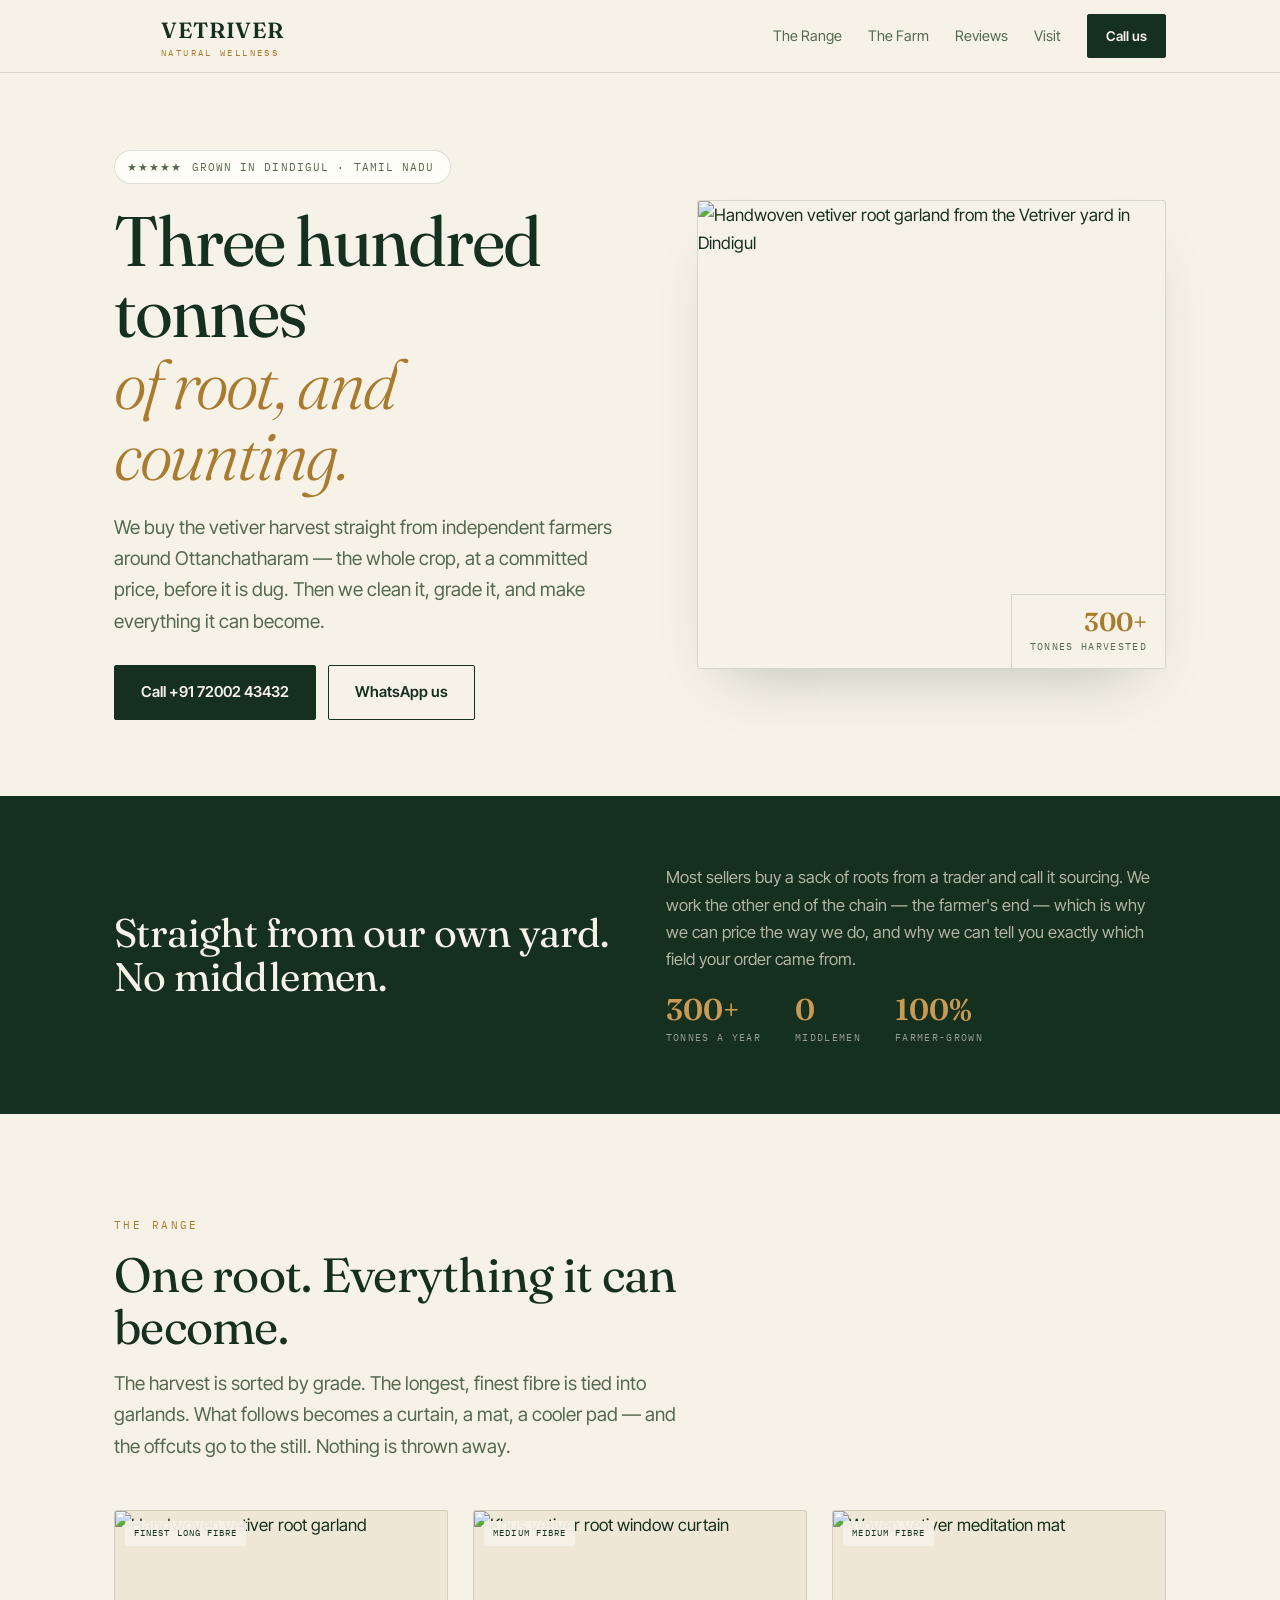
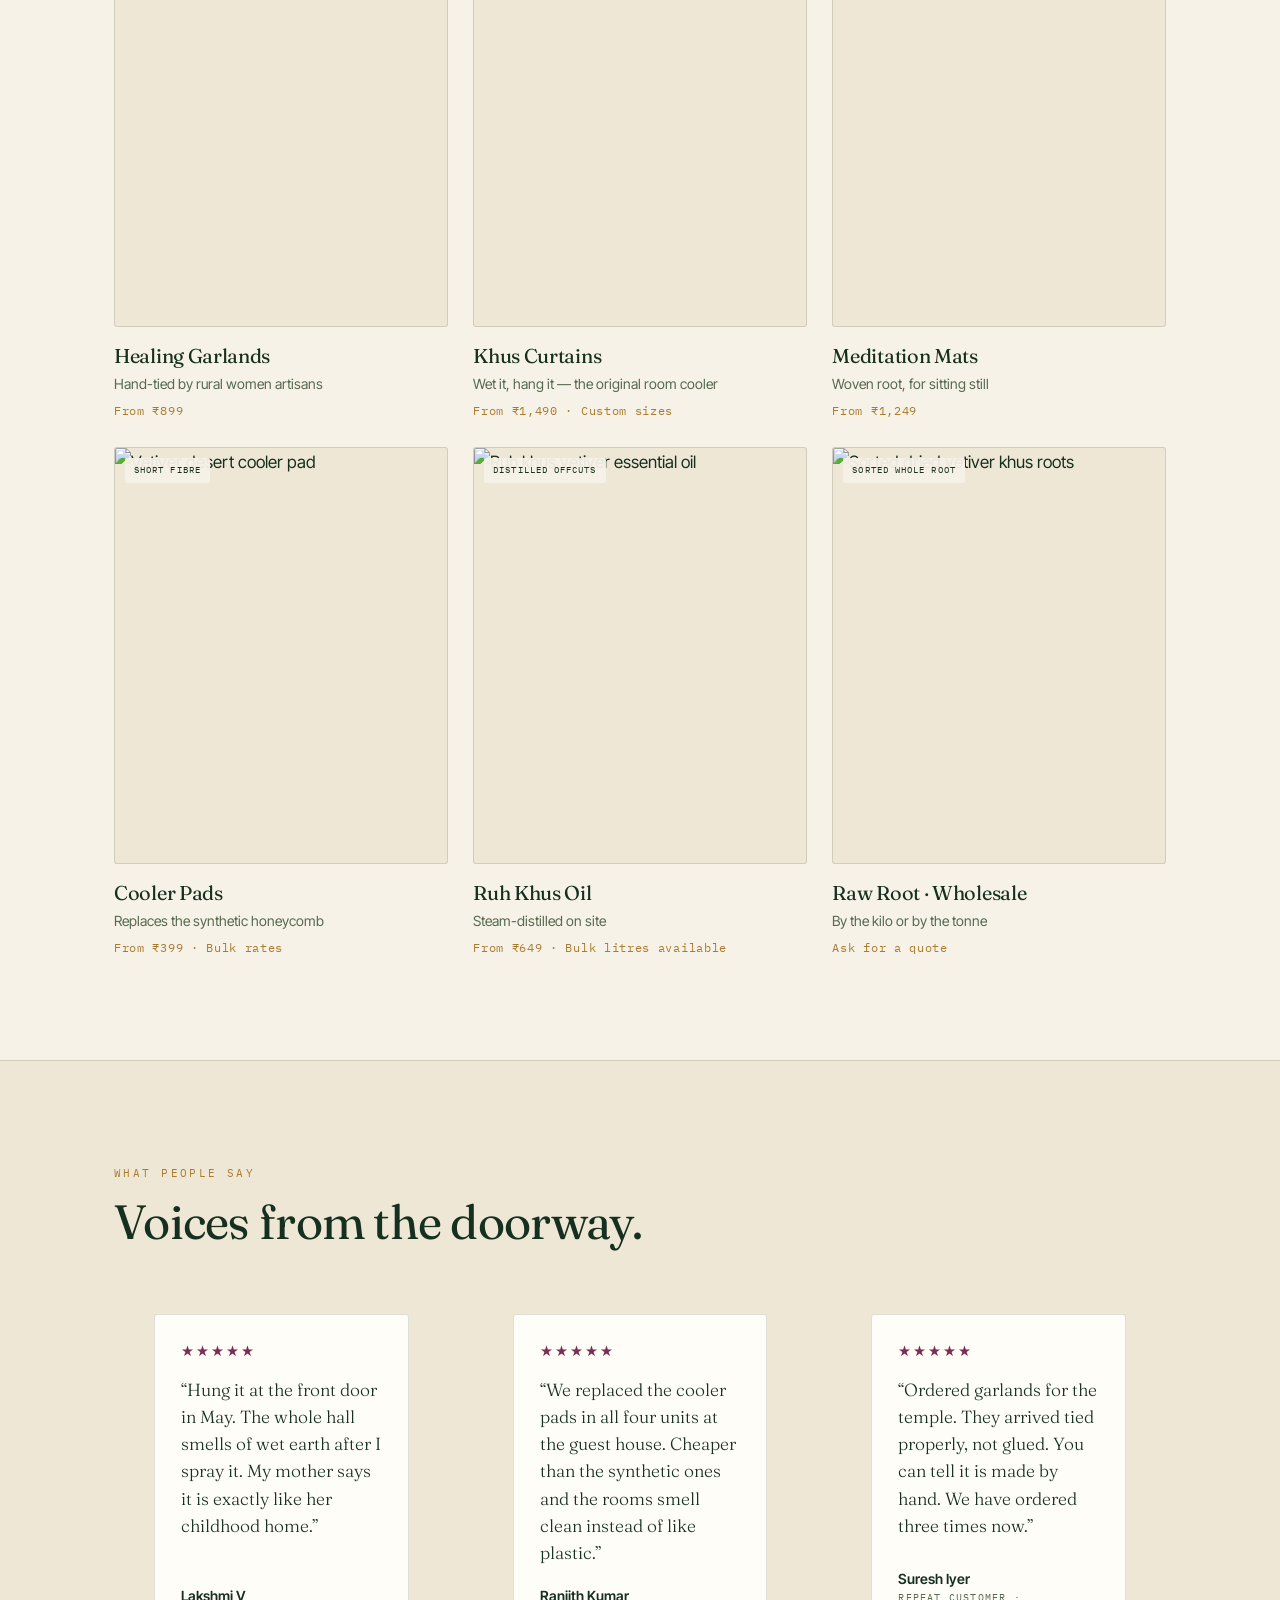
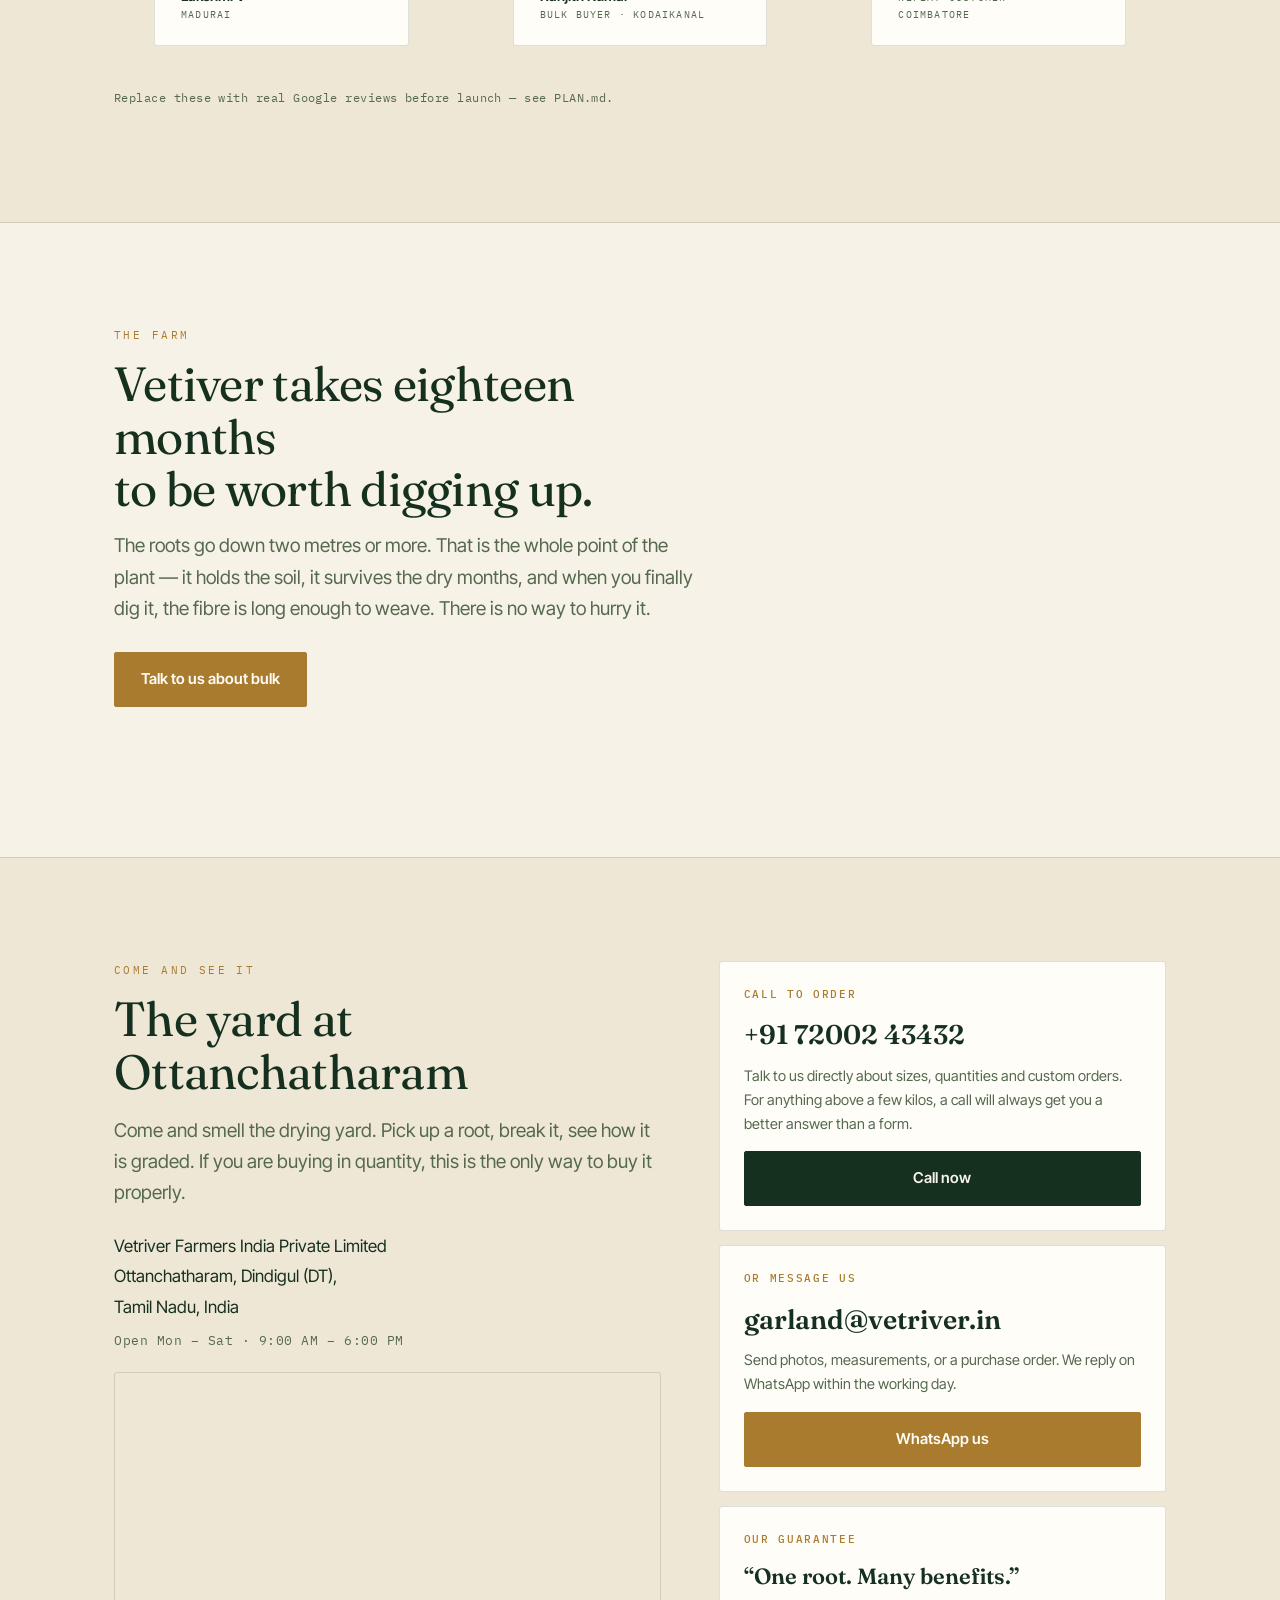
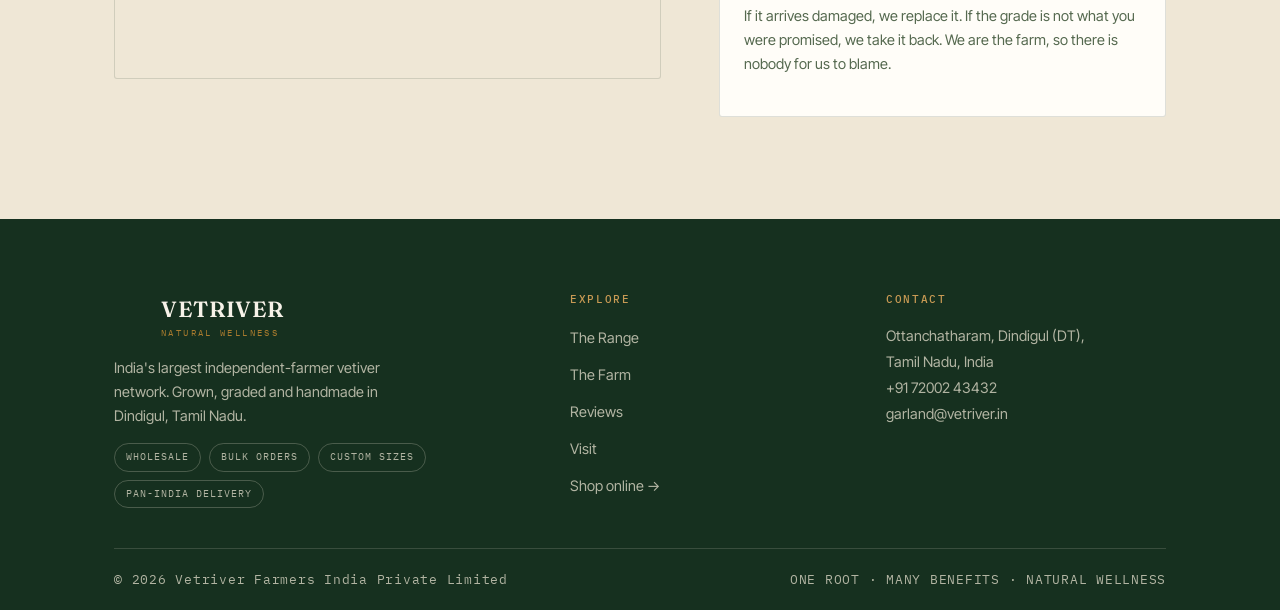
==== index.html @ 91aeddc6 "Initial commit for Vetriver reference site" ====
<!DOCTYPE html>
<html lang="en">
<head>
<meta charset="utf-8">
<meta name="viewport" content="width=device-width, initial-scale=1, viewport-fit=cover">
<meta name="theme-color" content="#F7F2E8">

<title>Vetriver — Vetiver Root, Direct from the Farm | Dindigul, Tamil Nadu</title>
<meta name="description" content="India's largest independent-farmer vetiver network. 300+ tonnes harvested. Garlands, khus curtains, mats, cooler pads and ruh khus oil — direct from our Dindigul yard, no middlemen. Bulk and wholesale enquiries welcome. Call +91 72002 43432.">
<link rel="canonical" href="https://vetriver.in/trade">

<meta property="og:type" content="website">
<meta property="og:site_name" content="Vetriver Natural Wellness">
<meta property="og:title" content="Vetriver — Vetiver Root, Direct from the Farm">
<meta property="og:description" content="300+ tonnes of farmer-grown vetiver. Garlands, curtains, mats, oil. No middlemen. Dindigul, Tamil Nadu.">
<meta property="og:image" content="https://vetriver.in/assets/h-garland.jpg">
<meta name="twitter:card" content="summary_large_image">

<link rel="icon" href="assets/logo-light.png">
<link rel="preconnect" href="https://fonts.googleapis.com">
<link rel="preconnect" href="https://fonts.gstatic.com" crossorigin>
<link href="https://fonts.googleapis.com/css2?family=Fraunces:opsz,ital,wght@9..144,0,300;9..144,0,400;9..144,0,600;9..144,1,300&family=Inter+Tight:wght@400;500;600&family=IBM+Plex+Mono:wght@400;500&display=swap" rel="stylesheet">

<script type="application/ld+json">
{
  "@context": "https://schema.org",
  "@type": "LocalBusiness",
  "@id": "https://vetriver.in/#trade",
  "name": "Vetriver Farmers India Private Limited",
  "image": "https://vetriver.in/assets/h-garland.jpg",
  "description": "India's largest independent-farmer vetiver network. Vetiver root garlands, khus curtains, mats, cooler pads and ruh khus oil, direct from the Dindigul yard.",
  "telephone": "+91-7200243432",
  "email": "garland@vetriver.in",
  "url": "https://vetriver.in/trade",
  "priceRange": "₹₹",
  "address": {
    "@type": "PostalAddress",
    "streetAddress": "Ottanchatharam",
    "addressLocality": "Dindigul",
    "addressRegion": "Tamil Nadu",
    "postalCode": "624619",
    "addressCountry": "IN"
  },
  "openingHoursSpecification": [{
    "@type": "OpeningHoursSpecification",
    "dayOfWeek": ["Monday","Tuesday","Wednesday","Thursday","Friday","Saturday"],
    "opens": "09:00", "closes": "18:00"
  }],
  "makesOffer": [
    { "@type": "Offer", "itemOffered": { "@type": "Product", "name": "Vetiver Root Garland" } },
    { "@type": "Offer", "itemOffered": { "@type": "Product", "name": "Khus Window Curtain" } },
    { "@type": "Offer", "itemOffered": { "@type": "Product", "name": "Vetiver Meditation Mat" } },
    { "@type": "Offer", "itemOffered": { "@type": "Product", "name": "Ruh Khus Vetiver Oil" } }
  ]
}
</script>

<style>
/* ================= TOKENS =================
   Deliberately NOT the dark retail store. This is the daylight room:
   cream ground, root-green as the INK, gold as the accent. Same brand,
   different light. Green-on-cream (not black-on-cream) is what keeps it
   from being a generic "warm cream + serif" template.
   ========================================= */
:root{
  --cream:    #F7F2E8;   /* page ground */
  --cream-2:  #EFE7D6;   /* raised panels */
  --ink:      #16301F;   /* root green — all body text */
  --ink-soft: #55694F;   /* secondary text */
  --gold:     #A97B2E;   /* accent, links, rules */
  --gold-lit: #C89A54;
  --cord:     #7B2D52;   /* the magenta cord — used once, on the rating */
  --line:     rgba(22,48,31,.14);
  --white:    #FFFDF8;

  --display:"Fraunces",Georgia,serif;
  --body:"Inter Tight",system-ui,sans-serif;
  --mono:"IBM Plex Mono",ui-monospace,monospace;
  --pad: clamp(20px,5vw,80px);
  --max: 1180px;
}
*,*::before,*::after{box-sizing:border-box}
html{scroll-behavior:smooth;-webkit-text-size-adjust:100%}
@media (prefers-reduced-motion: reduce){
  html{scroll-behavior:auto}
  *,*::before,*::after{animation-duration:.01ms!important;transition-duration:.01ms!important}
}
body{
  margin:0; background:var(--cream); color:var(--ink);
  font-family:var(--body); font-size:17px; line-height:1.65;
  -webkit-font-smoothing:antialiased; overflow-x:hidden;
}
img{max-width:100%;display:block}
a{color:inherit}
:focus-visible{outline:2px solid var(--gold);outline-offset:3px;border-radius:2px}
.skip{position:absolute;left:-9999px;top:0;z-index:100;background:var(--ink);color:var(--cream);
  font-weight:600;font-size:14px;padding:10px 16px;border-radius:2px;text-decoration:none}
.skip:focus{left:12px;top:12px}
.wrap{max-width:var(--max);margin-inline:auto;padding-inline:var(--pad)}

h1,h2,h3{font-family:var(--display);font-weight:400;letter-spacing:-.015em;margin:0}
h2{font-size:clamp(30px,4.4vw,48px);line-height:1.1}
h3{font-size:21px;line-height:1.3}
p{margin:0 0 1em}
.lede{font-size:clamp(17px,1.6vw,19px);color:var(--ink-soft);max-width:56ch}
.eyebrow{
  font-family:var(--mono);font-size:11px;letter-spacing:.22em;text-transform:uppercase;
  color:var(--gold);margin:0 0 14px;
}

/* ================= NAV ================= */
header{
  position:sticky;top:0;z-index:60;background:rgba(247,242,232,.9);
  backdrop-filter:blur(12px);border-bottom:1px solid var(--line);
}
nav{display:flex;align-items:center;gap:26px;height:72px}
.brand{display:flex;align-items:center;gap:11px;text-decoration:none;margin-right:auto}
.brand img{width:36px}
.brand b{font-family:var(--display);font-size:22px;font-weight:600;letter-spacing:.04em}
.brand small{
  display:block;font-family:var(--mono);font-size:8.5px;letter-spacing:.28em;
  color:var(--gold);text-transform:uppercase;margin-top:-2px;
}
.navlinks{display:flex;gap:26px}
.navlinks a{
  text-decoration:none;font-size:14.5px;color:var(--ink-soft);
  padding:6px 0;border-bottom:1px solid transparent;transition:.2s;
}
.navlinks a:hover{color:var(--ink);border-color:var(--gold)}
@media(max-width:900px){.navlinks{display:none}}

/* buttons */
.btn{
  font-family:var(--body);font-size:15px;font-weight:600;padding:14px 26px;
  border-radius:2px;cursor:pointer;border:1px solid;text-decoration:none;
  display:inline-flex;align-items:center;gap:9px;transition:.2s;white-space:nowrap;
}
.btn-solid{background:var(--ink);border-color:var(--ink);color:var(--cream)}
.btn-solid:hover{background:#0E2115;transform:translateY(-1px)}
.btn-gold{background:var(--gold);border-color:var(--gold);color:var(--white)}
.btn-gold:hover{background:var(--gold-lit);transform:translateY(-1px)}
.btn-ghost{background:transparent;border-color:var(--ink);color:var(--ink)}
.btn-ghost:hover{background:var(--ink);color:var(--cream)}
.btn-sm{padding:10px 18px;font-size:13.5px}

/* ================= HERO =================
   No stock "product in a styled room" photo exists yet, and faking one
   would be the tell. So the hero leads with the number that actually
   matters to a trade buyer: 300 tonnes.
*/
.hero{padding:clamp(48px,6vw,80px) 0 clamp(50px,6vw,80px)}
.hero .wrap{display:grid;grid-template-columns:1.05fr .95fr;gap:clamp(32px,5vw,64px);align-items:center}
@media(max-width:920px){.hero .wrap{grid-template-columns:1fr;gap:36px}}

.rating{
  display:inline-flex;align-items:center;gap:9px;margin-bottom:22px;
  background:var(--white);border:1px solid var(--line);border-radius:40px;
  padding:7px 15px 7px 12px;
}
.stars{color:var(--cord);font-size:13px;letter-spacing:2px}
.rating span{font-family:var(--mono);font-size:11px;letter-spacing:.1em;
  text-transform:uppercase;color:var(--ink-soft)}
h1{font-size:clamp(40px,6vw,70px);line-height:1.02;letter-spacing:-.03em;margin:0 0 20px}
h1 em{font-style:italic;font-weight:300;color:var(--gold);display:block}
.hero-cta{display:flex;gap:12px;flex-wrap:wrap;margin-top:28px}

.hero-img{position:relative;border-radius:3px;overflow:hidden;border:1px solid var(--line);
  box-shadow:0 30px 60px -30px rgba(22,48,31,.28);
  aspect-ratio:1; width:100%;}
.hero-img img{width:100%;height:100%;object-fit:cover;display:block}
.stamp{
  position:absolute;right:0;bottom:0;background:var(--cream);
  border-top:1px solid var(--line);border-left:1px solid var(--line);
  padding:14px 18px;text-align:right;
}
.stamp b{display:block;font-family:var(--display);font-size:26px;color:var(--gold);
  font-weight:600;line-height:1}
.stamp span{font-family:var(--mono);font-size:9.5px;letter-spacing:.14em;
  text-transform:uppercase;color:var(--ink-soft);display:block;margin-top:4px}

/* ================= NO MIDDLEMEN BAND ================= */
.band{background:var(--ink);color:var(--cream);padding:clamp(44px,5.5vw,68px) 0}
.band h2{color:var(--cream);max-width:20ch;font-size:clamp(26px,3.6vw,40px)}
.band .wrap{display:grid;grid-template-columns:1fr 1fr;gap:clamp(28px,4vw,56px);align-items:center}
@media(max-width:820px){.band .wrap{grid-template-columns:1fr;gap:24px}}
.band p{color:rgba(239,231,214,.72);margin:0;font-size:16.5px}
.band .figs{display:flex;gap:34px;margin-top:22px;flex-wrap:wrap}
.band .figs div b{display:block;font-family:var(--display);font-size:30px;
  color:var(--gold-lit);font-weight:600;line-height:1}
.band .figs div span{font-family:var(--mono);font-size:9.5px;letter-spacing:.14em;
  text-transform:uppercase;color:rgba(239,231,214,.6);margin-top:5px;display:block}

section{padding:clamp(60px,8vw,104px) 0}
.sec-head{max-width:58ch;margin-bottom:clamp(30px,4vw,48px)}

/* ================= COLLECTIONS ================= */
.cols{display:grid;grid-template-columns:repeat(auto-fill,minmax(250px,1fr));gap:clamp(16px,2vw,26px)}
.col{text-decoration:none;display:block}
.col-img{
  position:relative;aspect-ratio:4/5;overflow:hidden;border-radius:3px;
  border:1px solid var(--line);background:var(--cream-2);
}
.col-img img{width:100%;height:100%;object-fit:cover;transition:transform .6s ease}
.col:hover .col-img img{transform:scale(1.05)}
/* grade tag — the whole-crop argument, on every card */
.col-img .g{
  position:absolute;top:10px;left:10px;background:rgba(247,242,232,.94);
  font-family:var(--mono);font-size:9px;letter-spacing:.12em;text-transform:uppercase;
  color:var(--ink);padding:5px 9px;border-radius:2px;
}
.col h3{margin:16px 0 3px;font-size:20px}
.col p{color:var(--ink-soft);font-size:14px;margin:0}
.col .from{
  font-family:var(--mono);font-size:11.5px;color:var(--gold);letter-spacing:.06em;
  margin-top:7px;display:block;
}

/* ================= REVIEWS ================= */
#reviews{background:var(--cream-2);border-block:1px solid var(--line)}
.quotes{display:grid;grid-template-columns:repeat(3,1fr);gap:clamp(16px,2vw,24px)}
@media(max-width:880px){.quotes{grid-template-columns:1fr}}
.quote{
  background:var(--white);border:1px solid var(--line);border-radius:3px;
  padding:26px 26px 22px;display:flex;flex-direction:column;
}
.quote .stars{margin-bottom:14px}
.quote blockquote{
  margin:0 0 18px;font-family:var(--display);font-size:17.5px;line-height:1.55;
  font-weight:300;flex:1;
}
.quote cite{font-style:normal;font-size:14px;font-weight:600;display:block}
.quote small{font-family:var(--mono);font-size:10px;letter-spacing:.12em;
  text-transform:uppercase;color:var(--ink-soft)}

/* ================= VISIT ================= */
.visit{display:grid;grid-template-columns:1.1fr .9fr;gap:clamp(30px,4.5vw,60px);align-items:start}
@media(max-width:900px){.visit{grid-template-columns:1fr}}
.addr{font-style:normal;font-size:17px;line-height:1.8;margin:0 0 8px}
.hours{font-family:var(--mono);font-size:13px;color:var(--ink-soft);letter-spacing:.04em}
.panels{display:grid;gap:14px}
.panel{background:var(--white);border:1px solid var(--line);border-radius:3px;padding:24px}
.panel h4{
  font-family:var(--mono);font-size:10.5px;letter-spacing:.16em;text-transform:uppercase;
  color:var(--gold);margin:0 0 10px;font-weight:500;
}
.panel .big{font-family:var(--display);font-size:27px;font-weight:600;margin:0 0 6px;
  display:block;text-decoration:none}
.panel .big:hover{color:var(--gold)}
.panel p{color:var(--ink-soft);font-size:14.5px;margin:0 0 16px}
.panel .btn{width:100%;justify-content:center}
.map{
  border:1px solid var(--line);border-radius:3px;overflow:hidden;margin-top:20px;
  aspect-ratio:16/9;background:var(--cream-2);
}
.map iframe{width:100%;height:100%;border:0;display:block}

/* ================= FOOTER ================= */
footer{background:var(--ink);color:rgba(239,231,214,.72);padding:clamp(48px,6vw,72px) 0 0}
.foot{display:grid;grid-template-columns:1.5fr 1fr 1fr;gap:36px;padding-bottom:40px}
@media(max-width:820px){.foot{grid-template-columns:1fr;gap:28px}}
footer .brand b{color:var(--cream)}
footer h4{font-family:var(--mono);font-size:10.5px;letter-spacing:.16em;text-transform:uppercase;
  color:var(--gold-lit);margin:0 0 14px;font-weight:500}
footer ul{list-style:none;padding:0;margin:0;display:grid;gap:9px}
footer a{color:rgba(239,231,214,.72);text-decoration:none;font-size:14.5px}
footer a:hover{color:var(--gold-lit)}
footer address{font-style:normal;font-size:14.5px;line-height:1.8}
.chips{display:flex;gap:8px;flex-wrap:wrap;margin-top:16px}
.chip{
  font-family:var(--mono);font-size:10px;letter-spacing:.1em;text-transform:uppercase;
  border:1px solid rgba(239,231,214,.24);border-radius:20px;padding:5px 11px;
}
.legal{
  border-top:1px solid rgba(239,231,214,.16);padding:20px 0;display:flex;
  justify-content:space-between;gap:14px;flex-wrap:wrap;font-size:12.5px;
}
.legal span{font-family:var(--mono);letter-spacing:.06em}

/* sticky call bar — mobile only. This IS the conversion path. */
.callbar{
  position:fixed;left:0;right:0;bottom:0;z-index:70;display:none;
  background:var(--white);border-top:1px solid var(--line);padding:10px 14px;
  gap:10px;box-shadow:0 -6px 24px -8px rgba(22,48,31,.18);
}
.callbar .btn{flex:1;justify-content:center;padding:13px}
@media(max-width:760px){
  .callbar{display:flex}
  body{padding-bottom:74px}
}

/* one quiet reveal */
.rv{opacity:0;transform:translateY(14px);transition:opacity .7s ease,transform .7s ease}
.rv.in{opacity:1;transform:none}
@media (prefers-reduced-motion: reduce){.rv{opacity:1;transform:none}}
</style>
</head>
<body>

<a class="skip" href="#top">Skip to content</a>

<header>
  <nav class="wrap">
    <a class="brand" href="#top">
      <img src="assets/logo-light.png" alt="" width="36">
      <span><b>VETRIVER</b><small>Natural Wellness</small></span>
    </a>
    <div class="navlinks">
      <a href="#range">The Range</a>
      <a href="#farm">The Farm</a>
      <a href="#reviews">Reviews</a>
      <a href="#visit">Visit</a>
    </div>
    <a class="btn btn-solid btn-sm" href="tel:+917200243432">Call us</a>
  </nav>
</header>

<main id="top">

<!-- ==================== HERO ==================== -->
<section class="hero">
  <div class="wrap">
    <div>
      <span class="rating">
        <span class="stars" aria-hidden="true">★★★★★</span>
        <span>Grown in Dindigul · Tamil Nadu</span>
      </span>
      <h1>Three hundred tonnes<em>of root, and counting.</em></h1>
      <p class="lede">
        We buy the vetiver harvest straight from independent farmers around
        Ottanchatharam — the whole crop, at a committed price, before it is dug.
        Then we clean it, grade it, and make everything it can become.
      </p>
      <div class="hero-cta">
        <a class="btn btn-solid" href="tel:+917200243432">Call +91 72002 43432</a>
        <a class="btn btn-ghost" href="https://wa.me/917200243432" target="_blank" rel="noopener">
          WhatsApp us
        </a>
      </div>
    </div>

    <div class="hero-img">
      <img src="assets/h-garland.jpg"
           alt="Handwoven vetiver root garland from the Vetriver yard in Dindigul"
           width="1100" height="1100" fetchpriority="high">
      <span class="stamp"><b>300+</b><span>Tonnes harvested</span></span>
    </div>
  </div>
</section>

<!-- ==================== NO MIDDLEMEN ==================== -->
<div class="band">
  <div class="wrap">
    <h2>Straight from our own yard. No middlemen.</h2>
    <div>
      <p>
        Most sellers buy a sack of roots from a trader and call it sourcing. We work
        the other end of the chain — the farmer's end — which is why we can price the
        way we do, and why we can tell you exactly which field your order came from.
      </p>
      <div class="figs">
        <div><b>300+</b><span>Tonnes a year</span></div>
        <div><b>0</b><span>Middlemen</span></div>
        <div><b>100%</b><span>Farmer-grown</span></div>
      </div>
    </div>
  </div>
</div>

<!-- ==================== THE RANGE ==================== -->
<section id="range">
  <div class="wrap">
    <div class="sec-head rv">
      <p class="eyebrow">The range</p>
      <h2>One root. Everything it can become.</h2>
      <p class="lede" style="margin-top:14px">
        The harvest is sorted by grade. The longest, finest fibre is tied into garlands.
        What follows becomes a curtain, a mat, a cooler pad — and the offcuts go to the still.
        Nothing is thrown away.
      </p>
    </div>

    <div class="cols rv">
      <a class="col" href="https://wa.me/917200243432?text=I'm%20interested%20in%20the%20vetiver%20garlands"
         target="_blank" rel="noopener">
        <div class="col-img">
          <span class="g">Finest long fibre</span>
          <img src="assets/h-garland.jpg" alt="Handwoven vetiver root garland" loading="lazy">
        </div>
        <h3>Healing Garlands</h3>
        <p>Hand-tied by rural women artisans</p>
        <span class="from">From ₹899</span>
      </a>

      <a class="col" href="https://wa.me/917200243432?text=I'm%20interested%20in%20khus%20curtains"
         target="_blank" rel="noopener">
        <div class="col-img">
          <span class="g">Medium fibre</span>
          <img src="assets/c-curtain.jpg" alt="Khus vetiver root window curtain" loading="lazy">
        </div>
        <h3>Khus Curtains</h3>
        <p>Wet it, hang it — the original room cooler</p>
        <span class="from">From ₹1,490 · Custom sizes</span>
      </a>

      <a class="col" href="https://wa.me/917200243432?text=I'm%20interested%20in%20vetiver%20mats"
         target="_blank" rel="noopener">
        <div class="col-img">
          <span class="g">Medium fibre</span>
          <img src="assets/c-mat.jpg" alt="Woven vetiver meditation mat" loading="lazy">
        </div>
        <h3>Meditation Mats</h3>
        <p>Woven root, for sitting still</p>
        <span class="from">From ₹1,249</span>
      </a>

      <a class="col" href="https://wa.me/917200243432?text=I'm%20interested%20in%20cooler%20pads"
         target="_blank" rel="noopener">
        <div class="col-img">
          <span class="g">Short fibre</span>
          <img src="assets/c-pad.jpg" alt="Vetiver desert cooler pad" loading="lazy">
        </div>
        <h3>Cooler Pads</h3>
        <p>Replaces the synthetic honeycomb</p>
        <span class="from">From ₹399 · Bulk rates</span>
      </a>

      <a class="col" href="https://wa.me/917200243432?text=I'm%20interested%20in%20ruh%20khus%20oil"
         target="_blank" rel="noopener">
        <div class="col-img">
          <span class="g">Distilled offcuts</span>
          <img src="assets/c-oil.jpg" alt="Ruh khus vetiver essential oil" loading="lazy">
        </div>
        <h3>Ruh Khus Oil</h3>
        <p>Steam-distilled on site</p>
        <span class="from">From ₹649 · Bulk litres available</span>
      </a>

      <a class="col" href="https://wa.me/917200243432?text=I'd%20like%20a%20bulk%20quote%20for%20raw%20vetiver%20root"
         target="_blank" rel="noopener">
        <div class="col-img">
          <span class="g">Sorted whole root</span>
          <img src="assets/c-roots.jpg" alt="Sorted dried vetiver khus roots" loading="lazy">
        </div>
        <h3>Raw Root · Wholesale</h3>
        <p>By the kilo or by the tonne</p>
        <span class="from">Ask for a quote</span>
      </a>
    </div>
  </div>
</section>

<!-- ==================== REVIEWS ==================== -->
<section id="reviews">
  <div class="wrap">
    <div class="sec-head rv">
      <p class="eyebrow">What people say</p>
      <h2>Voices from the doorway.</h2>
    </div>
    <div class="quotes rv">
      <figure class="quote">
        <span class="stars" role="img" aria-label="Rated 5 out of 5">★★★★★</span>
        <blockquote>
          “Hung it at the front door in May. The whole hall smells of wet earth after
          I spray it. My mother says it is exactly like her childhood home.”
        </blockquote>
        <cite>Lakshmi V</cite>
        <small>Madurai</small>
      </figure>
      <figure class="quote">
        <span class="stars" role="img" aria-label="Rated 5 out of 5">★★★★★</span>
        <blockquote>
          “We replaced the cooler pads in all four units at the guest house. Cheaper than
          the synthetic ones and the rooms smell clean instead of like plastic.”
        </blockquote>
        <cite>Ranjith Kumar</cite>
        <small>Bulk buyer · Kodaikanal</small>
      </figure>
      <figure class="quote">
        <span class="stars" role="img" aria-label="Rated 5 out of 5">★★★★★</span>
        <blockquote>
          “Ordered garlands for the temple. They arrived tied properly, not glued.
          You can tell it is made by hand. We have ordered three times now.”
        </blockquote>
        <cite>Suresh Iyer</cite>
        <small>Repeat customer · Coimbatore</small>
      </figure>
    </div>

    <!-- Honest placeholder note. Real reviews replace these before launch. -->
    <p style="margin-top:26px;font-family:var(--mono);font-size:11.5px;
              color:var(--ink-soft);letter-spacing:.04em">
      Replace these with real Google reviews before launch — see PLAN.md.
    </p>
  </div>
</section>

<!-- ==================== THE FARM ==================== -->
<section id="farm">
  <div class="wrap">
    <div class="sec-head rv">
      <p class="eyebrow">The farm</p>
      <h2>Vetiver takes eighteen months<br>to be worth digging up.</h2>
      <p class="lede" style="margin-top:14px">
        The roots go down two metres or more. That is the whole point of the plant —
        it holds the soil, it survives the dry months, and when you finally dig it,
        the fibre is long enough to weave. There is no way to hurry it.
      </p>
      <div class="hero-cta">
        <a class="btn btn-gold" href="https://wa.me/917200243432?text=I'd%20like%20to%20discuss%20a%20bulk%20or%20wholesale%20order"
           target="_blank" rel="noopener">Talk to us about bulk</a>
      </div>
    </div>
  </div>
</section>

<!-- ==================== VISIT ==================== -->
<section id="visit" style="background:var(--cream-2);border-top:1px solid var(--line)">
  <div class="wrap">
    <div class="visit">
      <div class="rv">
        <p class="eyebrow">Come and see it</p>
        <h2>The yard at Ottanchatharam</h2>
        <p class="lede" style="margin:16px 0 22px">
          Come and smell the drying yard. Pick up a root, break it, see how it is
          graded. If you are buying in quantity, this is the only way to buy it properly.
        </p>
        <address class="addr">
          Vetriver Farmers India Private Limited<br>
          Ottanchatharam, Dindigul (DT),<br>
          Tamil Nadu, India
        </address>
        <p class="hours">Open Mon – Sat · 9:00 AM – 6:00 PM</p>

        <div class="map">
          <iframe
            src="https://www.google.com/maps?q=Ottanchatharam,Dindigul,Tamil%20Nadu&output=embed"
            loading="lazy" referrerpolicy="no-referrer-when-downgrade"
            title="Vetriver, Ottanchatharam, Dindigul"></iframe>
        </div>
      </div>

      <div class="panels rv">
        <div class="panel">
          <h4>Call to order</h4>
          <a class="big" href="tel:+917200243432">+91 72002 43432</a>
          <p>
            Talk to us directly about sizes, quantities and custom orders. For anything
            above a few kilos, a call will always get you a better answer than a form.
          </p>
          <a class="btn btn-solid" href="tel:+917200243432">Call now</a>
        </div>

        <div class="panel">
          <h4>Or message us</h4>
          <a class="big" href="mailto:garland@vetriver.in">garland@vetriver.in</a>
          <p>
            Send photos, measurements, or a purchase order. We reply on WhatsApp
            within the working day.
          </p>
          <a class="btn btn-gold" href="https://wa.me/917200243432" target="_blank" rel="noopener">
            WhatsApp us
          </a>
        </div>

        <div class="panel">
          <h4>Our guarantee</h4>
          <span class="big" style="font-size:22px">“One root. Many benefits.”</span>
          <p style="margin-top:10px">
            If it arrives damaged, we replace it. If the grade is not what you were
            promised, we take it back. We are the farm, so there is nobody for us
            to blame.
          </p>
        </div>
      </div>
    </div>
  </div>
</section>

</main>

<footer>
  <div class="wrap">
    <div class="foot">
      <div>
        <a class="brand" href="#top" style="margin-bottom:16px">
          <img src="assets/logo-light.png" alt="" width="38">
          <span><b>VETRIVER</b><small>Natural Wellness</small></span>
        </a>
        <p style="max-width:36ch;font-size:14.5px">
          India's largest independent-farmer vetiver network. Grown, graded and
          handmade in Dindigul, Tamil Nadu.
        </p>
        <div class="chips">
          <span class="chip">Wholesale</span>
          <span class="chip">Bulk orders</span>
          <span class="chip">Custom sizes</span>
          <span class="chip">Pan-India delivery</span>
        </div>
      </div>
      <div>
        <h4>Explore</h4>
        <ul>
          <li><a href="#range">The Range</a></li>
          <li><a href="#farm">The Farm</a></li>
          <li><a href="#reviews">Reviews</a></li>
          <li><a href="#visit">Visit</a></li>
          <li><a href="/">Shop online →</a></li>
        </ul>
      </div>
      <div>
        <h4>Contact</h4>
        <address>
          Ottanchatharam, Dindigul (DT),<br>Tamil Nadu, India<br>
          <a href="tel:+917200243432">+91 72002 43432</a><br>
          <a href="mailto:garland@vetriver.in">garland@vetriver.in</a>
        </address>
      </div>
    </div>
    <div class="legal">
      <span>© 2026 Vetriver Farmers India Private Limited</span>
      <span>ONE ROOT · MANY BENEFITS · NATURAL WELLNESS</span>
    </div>
  </div>
</footer>

<!-- mobile conversion path -->
<div class="callbar">
  <a class="btn btn-solid" href="tel:+917200243432">Call</a>
  <a class="btn btn-gold" href="https://wa.me/917200243432" target="_blank" rel="noopener">WhatsApp</a>
</div>

<script>
const io = new IntersectionObserver(es => {
  es.forEach(e => { if(e.isIntersecting){ e.target.classList.add('in'); io.unobserve(e.target); } });
}, { threshold:.1, rootMargin:'0px 0px -40px' });
document.querySelectorAll('.rv').forEach(el => io.observe(el));
</script>
</body>
</html>
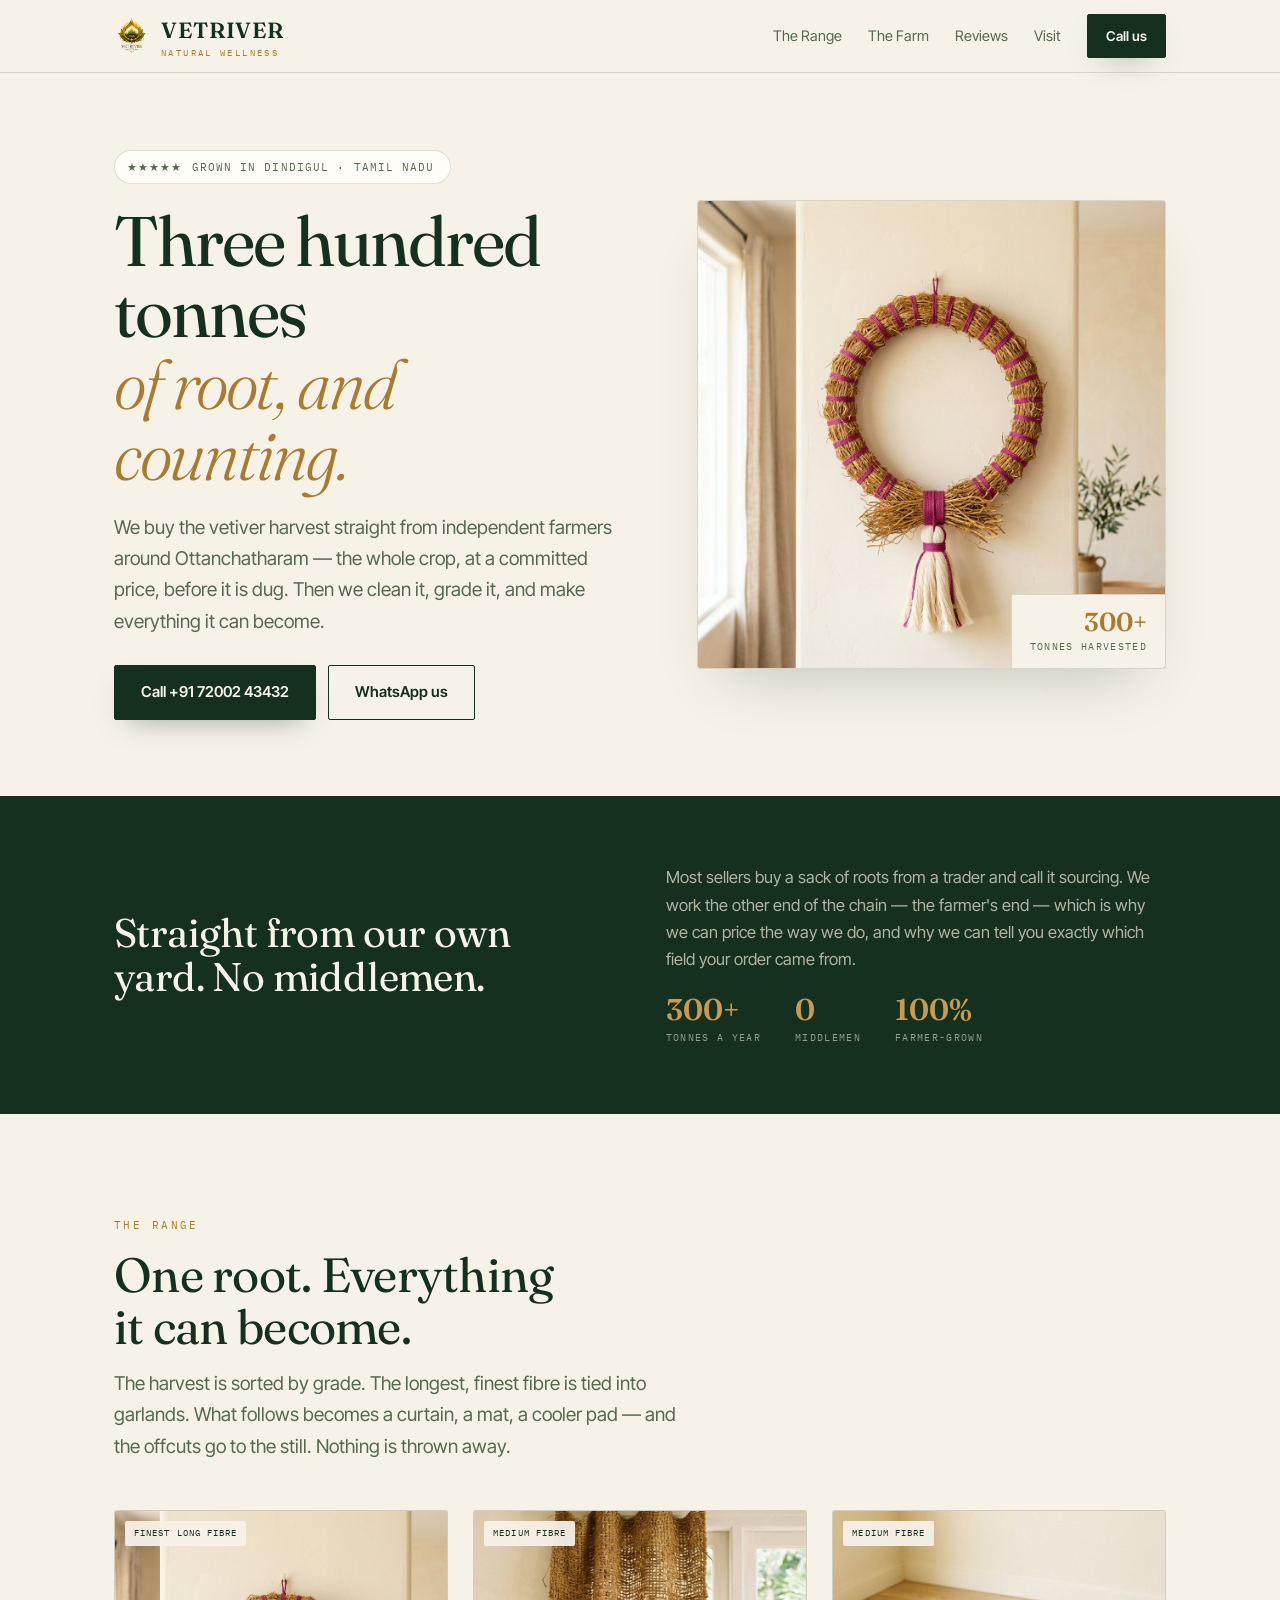
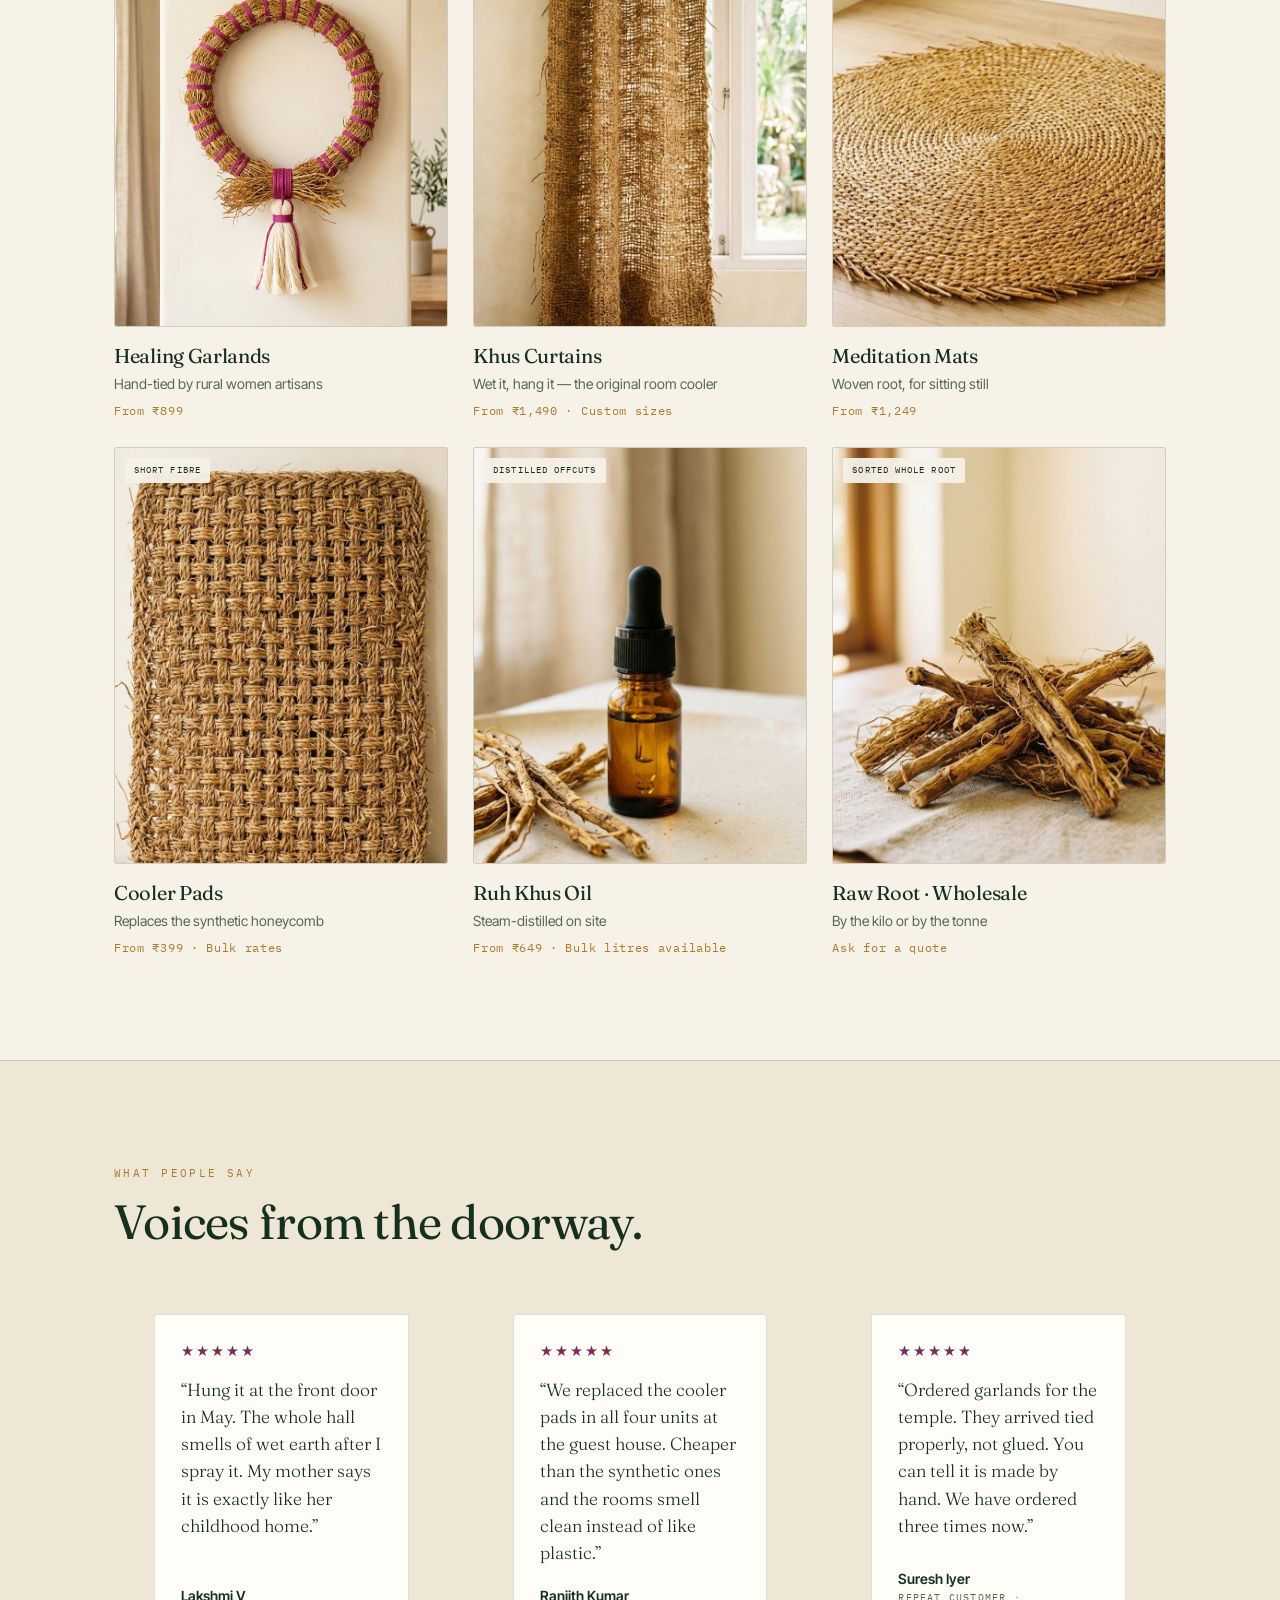
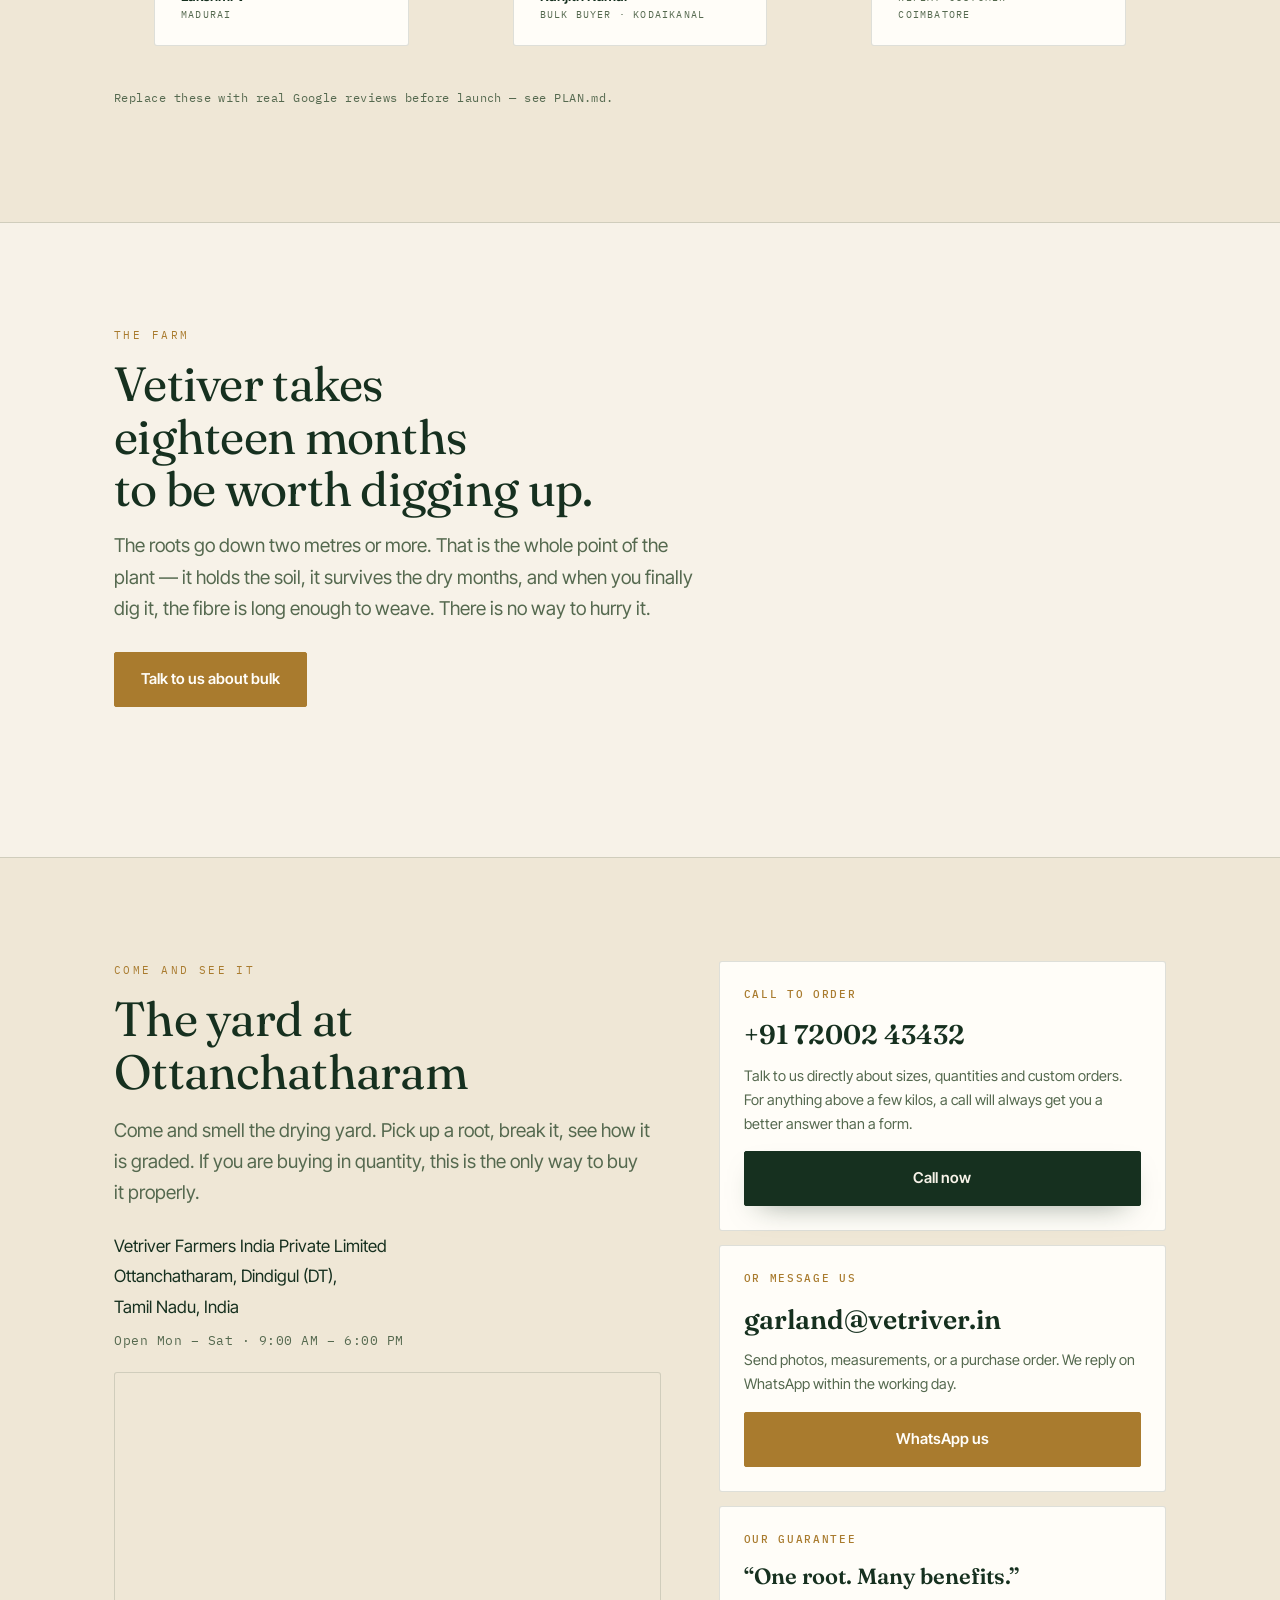
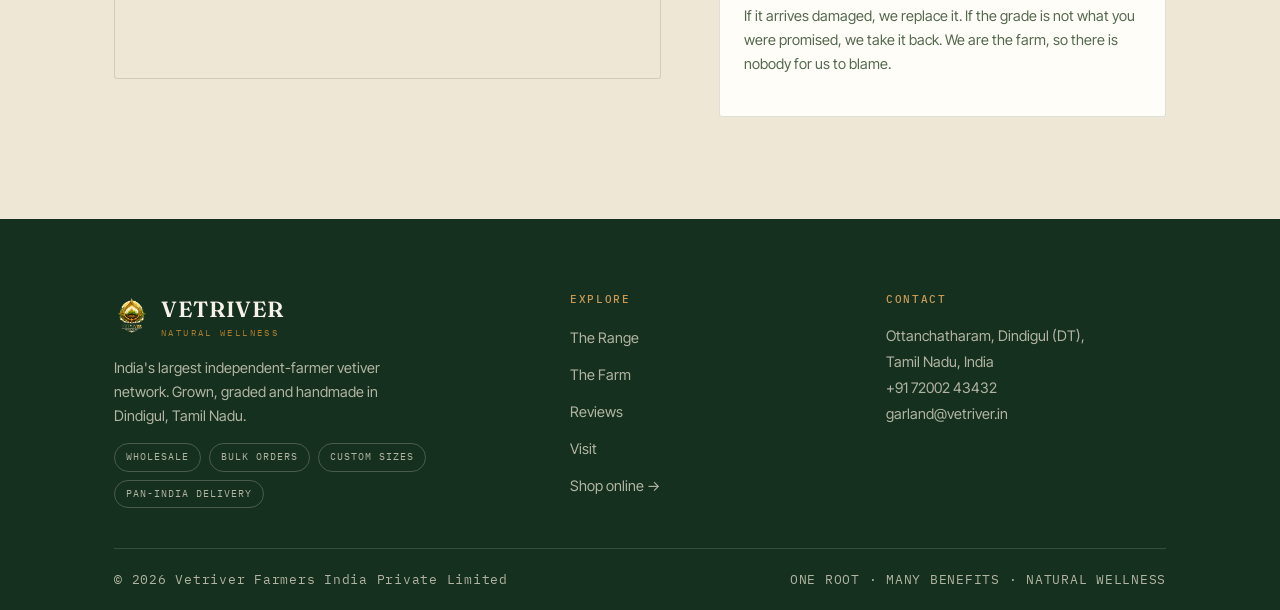
==== commit 81772da9: "Add real brand logo and premium typographic polish Replace AI-placeholder logo with the actual appro" ====
--- a/index.html
+++ b/index.html
@@ -80,7 +80,8 @@
   --max: 1180px;
 }
 *,*::before,*::after{box-sizing:border-box}
-html{scroll-behavior:smooth;-webkit-text-size-adjust:100%}
+html{scroll-behavior:smooth;scroll-padding-top:92px;-webkit-text-size-adjust:100%;
+  -webkit-tap-highlight-color:transparent}
 @media (prefers-reduced-motion: reduce){
   html{scroll-behavior:auto}
   *,*::before,*::after{animation-duration:.01ms!important;transition-duration:.01ms!important}
@@ -88,20 +89,23 @@
 body{
   margin:0; background:var(--cream); color:var(--ink);
   font-family:var(--body); font-size:17px; line-height:1.65;
-  -webkit-font-smoothing:antialiased; overflow-x:hidden;
+  -webkit-font-smoothing:antialiased; text-rendering:optimizeLegibility;
+  font-feature-settings:"kern","liga"; accent-color:var(--gold);
+  overflow-x:hidden;
 }
 img{max-width:100%;display:block}
 a{color:inherit}
 :focus-visible{outline:2px solid var(--gold);outline-offset:3px;border-radius:2px}
+::selection{background:var(--gold);color:var(--white)}
 .skip{position:absolute;left:-9999px;top:0;z-index:100;background:var(--ink);color:var(--cream);
   font-weight:600;font-size:14px;padding:10px 16px;border-radius:2px;text-decoration:none}
 .skip:focus{left:12px;top:12px}
 .wrap{max-width:var(--max);margin-inline:auto;padding-inline:var(--pad)}
 
-h1,h2,h3{font-family:var(--display);font-weight:400;letter-spacing:-.015em;margin:0}
+h1,h2,h3{font-family:var(--display);font-weight:400;letter-spacing:-.015em;margin:0;text-wrap:balance}
 h2{font-size:clamp(30px,4.4vw,48px);line-height:1.1}
 h3{font-size:21px;line-height:1.3}
-p{margin:0 0 1em}
+p{margin:0 0 1em;text-wrap:pretty}
 .lede{font-size:clamp(17px,1.6vw,19px);color:var(--ink-soft);max-width:56ch}
 .eyebrow{
   font-family:var(--mono);font-size:11px;letter-spacing:.22em;text-transform:uppercase;
@@ -135,7 +139,8 @@
   border-radius:2px;cursor:pointer;border:1px solid;text-decoration:none;
   display:inline-flex;align-items:center;gap:9px;transition:.2s;white-space:nowrap;
 }
-.btn-solid{background:var(--ink);border-color:var(--ink);color:var(--cream)}
+.btn-solid{background:var(--ink);border-color:var(--ink);color:var(--cream);
+  box-shadow:0 12px 30px -16px rgba(22,48,31,.55)}
 .btn-solid:hover{background:#0E2115;transform:translateY(-1px)}
 .btn-gold{background:var(--gold);border-color:var(--gold);color:var(--white)}
 .btn-gold:hover{background:var(--gold-lit);transform:translateY(-1px)}
@@ -208,7 +213,8 @@
   font-family:var(--mono);font-size:9px;letter-spacing:.12em;text-transform:uppercase;
   color:var(--ink);padding:5px 9px;border-radius:2px;
 }
-.col h3{margin:16px 0 3px;font-size:20px}
+.col h3{margin:16px 0 3px;font-size:20px;transition:color .2s}
+.col:hover h3{color:var(--gold)}
 .col p{color:var(--ink-soft);font-size:14px;margin:0}
 .col .from{
   font-family:var(--mono);font-size:11.5px;color:var(--gold);letter-spacing:.06em;
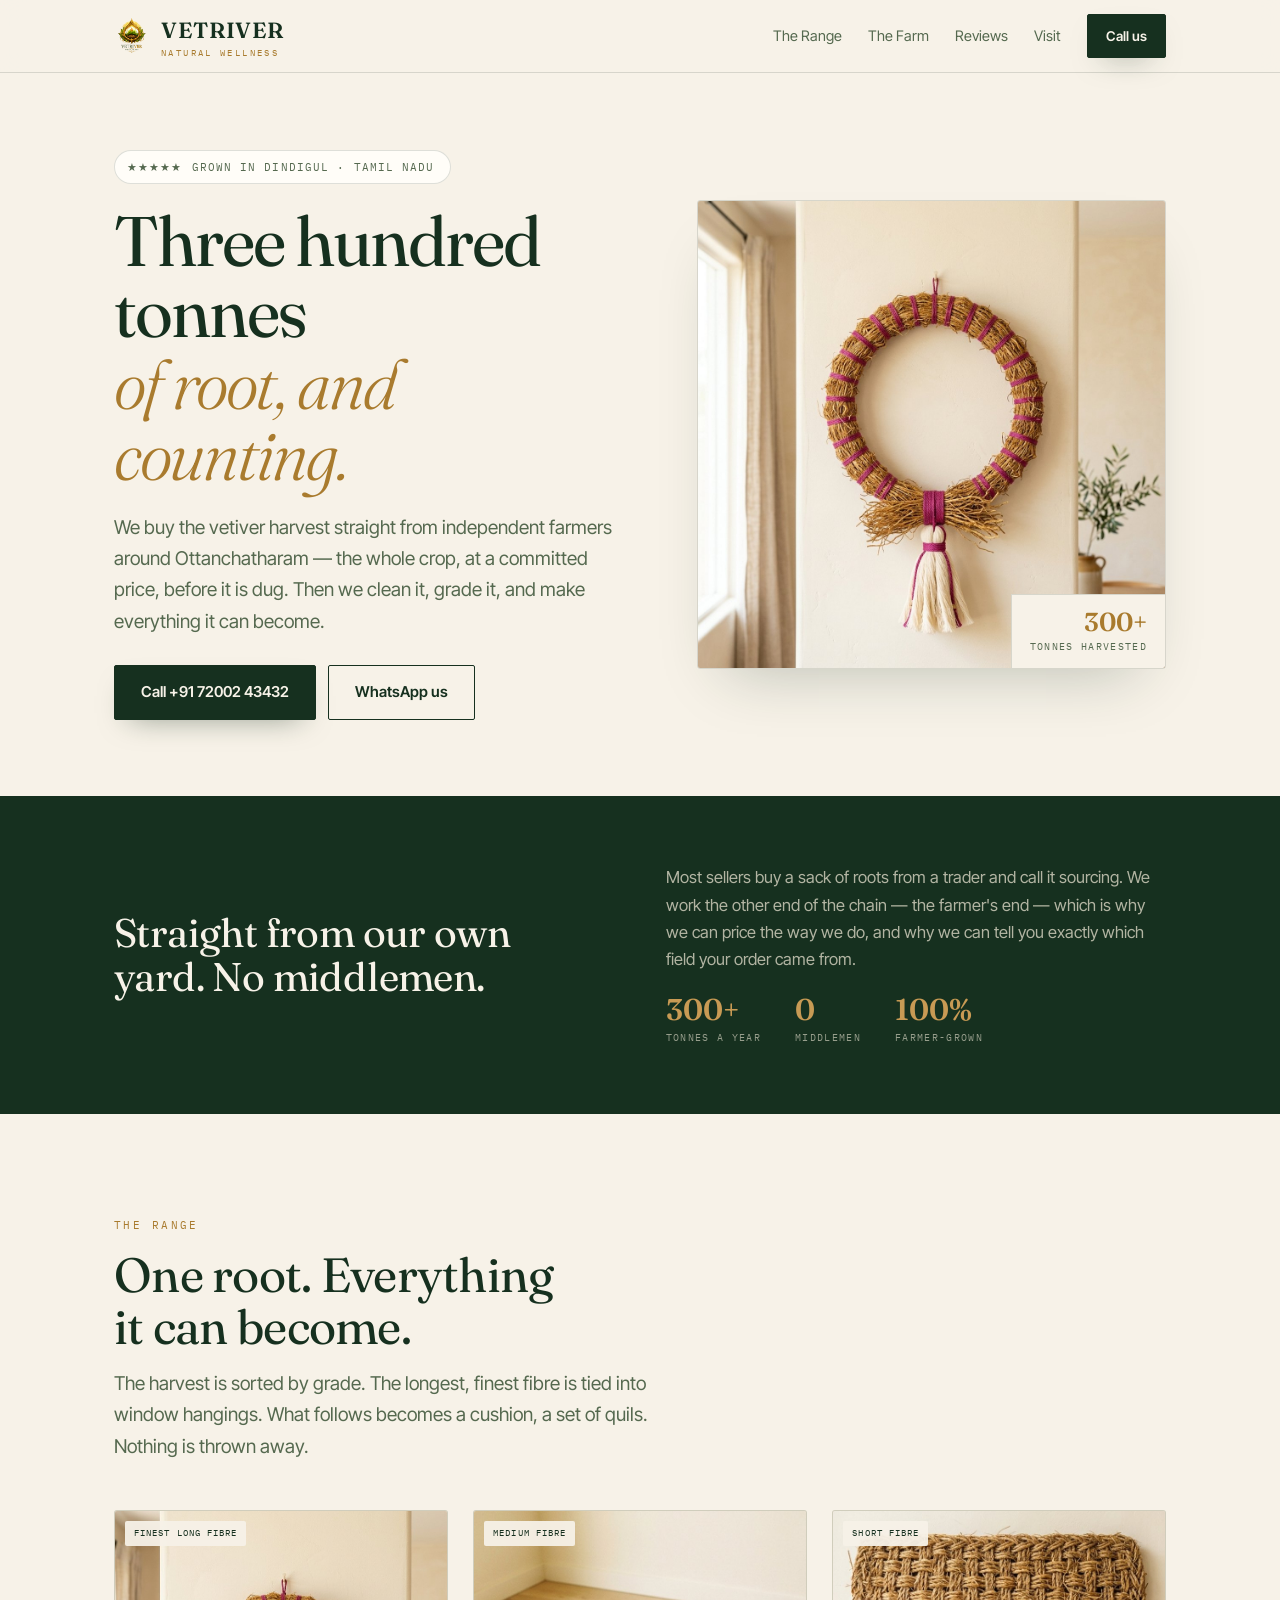
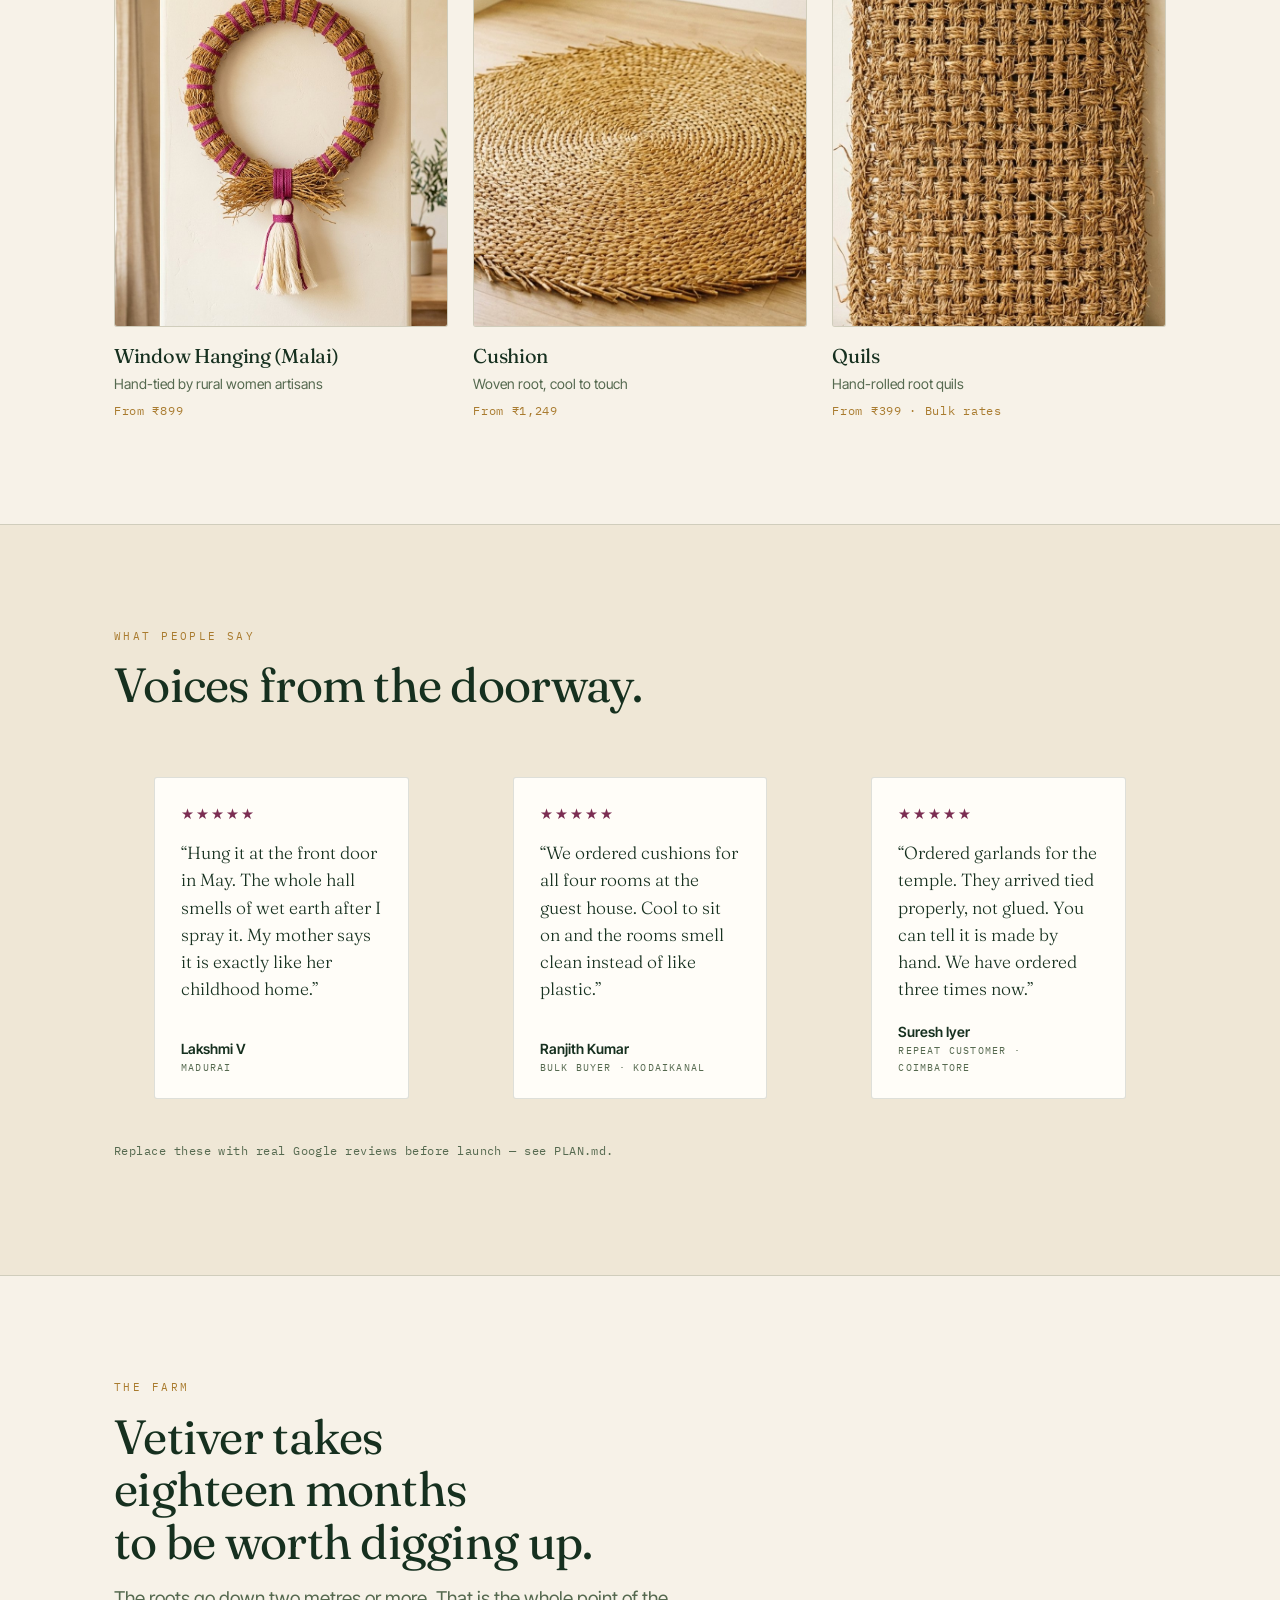
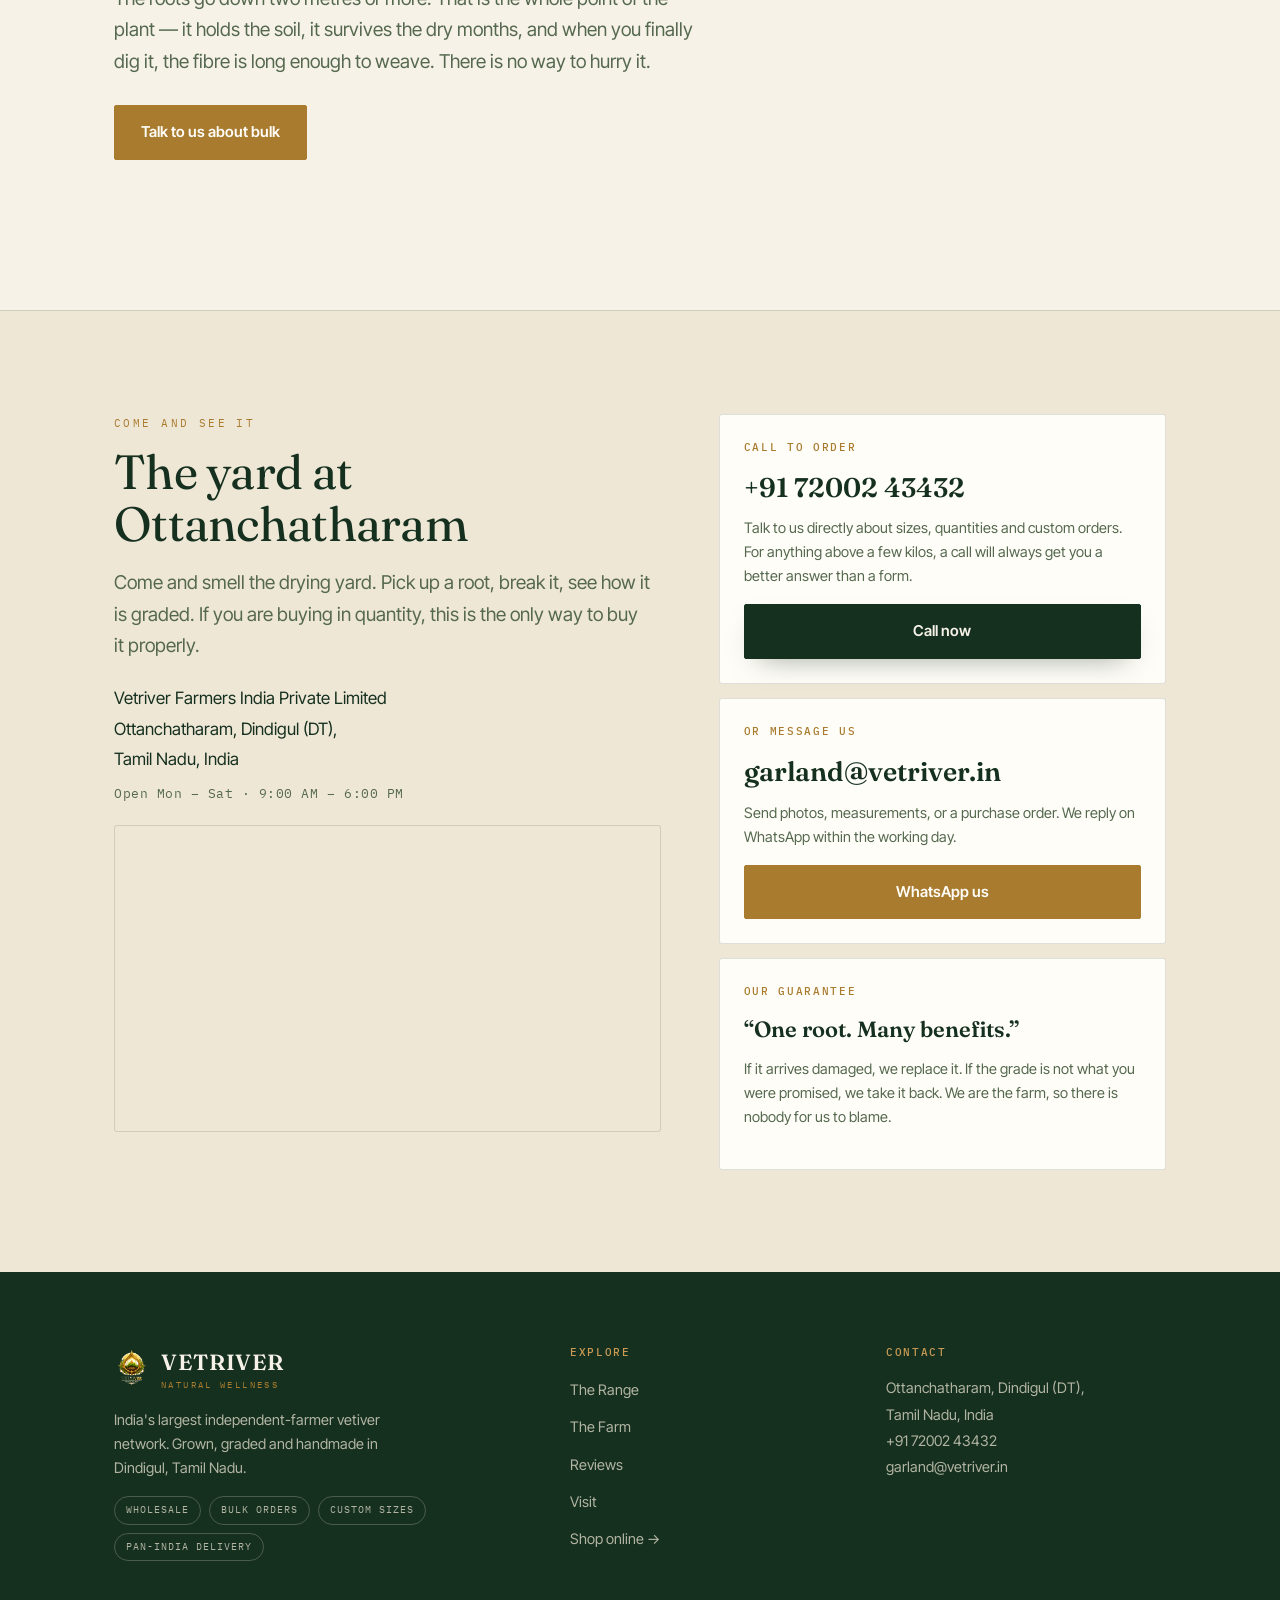
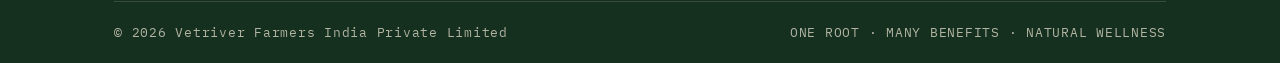
==== commit 130e907b: "Narrow catalogue to core lineup: Window Hanging, Cushion, Quils Client is focusing launch on three p" ====
--- a/index.html
+++ b/index.html
@@ -6,13 +6,13 @@
 <meta name="theme-color" content="#F7F2E8">
 
 <title>Vetriver — Vetiver Root, Direct from the Farm | Dindigul, Tamil Nadu</title>
-<meta name="description" content="India's largest independent-farmer vetiver network. 300+ tonnes harvested. Garlands, khus curtains, mats, cooler pads and ruh khus oil — direct from our Dindigul yard, no middlemen. Bulk and wholesale enquiries welcome. Call +91 72002 43432.">
+<meta name="description" content="India's largest independent-farmer vetiver network. 300+ tonnes harvested. Window hangings (malai), cushions and quils — direct from our Dindigul yard, no middlemen. Bulk and wholesale enquiries welcome. Call +91 72002 43432.">
 <link rel="canonical" href="https://vetriver.in/trade">
 
 <meta property="og:type" content="website">
 <meta property="og:site_name" content="Vetriver Natural Wellness">
 <meta property="og:title" content="Vetriver — Vetiver Root, Direct from the Farm">
-<meta property="og:description" content="300+ tonnes of farmer-grown vetiver. Garlands, curtains, mats, oil. No middlemen. Dindigul, Tamil Nadu.">
+<meta property="og:description" content="300+ tonnes of farmer-grown vetiver. Window hangings, cushions, quils. No middlemen. Dindigul, Tamil Nadu.">
 <meta property="og:image" content="https://vetriver.in/assets/h-garland.jpg">
 <meta name="twitter:card" content="summary_large_image">
 
@@ -28,7 +28,7 @@
   "@id": "https://vetriver.in/#trade",
   "name": "Vetriver Farmers India Private Limited",
   "image": "https://vetriver.in/assets/h-garland.jpg",
-  "description": "India's largest independent-farmer vetiver network. Vetiver root garlands, khus curtains, mats, cooler pads and ruh khus oil, direct from the Dindigul yard.",
+  "description": "India's largest independent-farmer vetiver network. Vetiver root window hangings (malai), cushions and quils, direct from the Dindigul yard.",
   "telephone": "+91-7200243432",
   "email": "garland@vetriver.in",
   "url": "https://vetriver.in/trade",
@@ -47,10 +47,9 @@
     "opens": "09:00", "closes": "18:00"
   }],
   "makesOffer": [
-    { "@type": "Offer", "itemOffered": { "@type": "Product", "name": "Vetiver Root Garland" } },
-    { "@type": "Offer", "itemOffered": { "@type": "Product", "name": "Khus Window Curtain" } },
-    { "@type": "Offer", "itemOffered": { "@type": "Product", "name": "Vetiver Meditation Mat" } },
-    { "@type": "Offer", "itemOffered": { "@type": "Product", "name": "Ruh Khus Vetiver Oil" } }
+    { "@type": "Offer", "itemOffered": { "@type": "Product", "name": "Vetiver Window Hanging (Malai)" } },
+    { "@type": "Offer", "itemOffered": { "@type": "Product", "name": "Vetiver Root Cushion" } },
+    { "@type": "Offer", "itemOffered": { "@type": "Product", "name": "Vetiver Root Quils" } }
   ]
 }
 </script>
@@ -379,77 +378,43 @@
       <p class="eyebrow">The range</p>
       <h2>One root. Everything it can become.</h2>
       <p class="lede" style="margin-top:14px">
-        The harvest is sorted by grade. The longest, finest fibre is tied into garlands.
-        What follows becomes a curtain, a mat, a cooler pad — and the offcuts go to the still.
-        Nothing is thrown away.
+        The harvest is sorted by grade. The longest, finest fibre is tied into window
+        hangings. What follows becomes a cushion, a set of quils. Nothing is thrown away.
       </p>
     </div>
 
     <div class="cols rv">
-      <a class="col" href="https://wa.me/917200243432?text=I'm%20interested%20in%20the%20vetiver%20garlands"
+      <a class="col" href="https://wa.me/917200243432?text=I'm%20interested%20in%20the%20window%20hangings"
          target="_blank" rel="noopener">
         <div class="col-img">
           <span class="g">Finest long fibre</span>
-          <img src="assets/h-garland.jpg" alt="Handwoven vetiver root garland" loading="lazy">
-        </div>
-        <h3>Healing Garlands</h3>
+          <img src="assets/h-garland.jpg" alt="Handwoven vetiver root window hanging (malai)" loading="lazy">
+        </div>
+        <h3>Window Hanging (Malai)</h3>
         <p>Hand-tied by rural women artisans</p>
         <span class="from">From ₹899</span>
       </a>
 
-      <a class="col" href="https://wa.me/917200243432?text=I'm%20interested%20in%20khus%20curtains"
+      <a class="col" href="https://wa.me/917200243432?text=I'm%20interested%20in%20vetiver%20cushions"
          target="_blank" rel="noopener">
         <div class="col-img">
           <span class="g">Medium fibre</span>
-          <img src="assets/c-curtain.jpg" alt="Khus vetiver root window curtain" loading="lazy">
-        </div>
-        <h3>Khus Curtains</h3>
-        <p>Wet it, hang it — the original room cooler</p>
-        <span class="from">From ₹1,490 · Custom sizes</span>
-      </a>
-
-      <a class="col" href="https://wa.me/917200243432?text=I'm%20interested%20in%20vetiver%20mats"
-         target="_blank" rel="noopener">
-        <div class="col-img">
-          <span class="g">Medium fibre</span>
-          <img src="assets/c-mat.jpg" alt="Woven vetiver meditation mat" loading="lazy">
-        </div>
-        <h3>Meditation Mats</h3>
-        <p>Woven root, for sitting still</p>
+          <img src="assets/c-mat.jpg" alt="Woven vetiver root cushion" loading="lazy">
+        </div>
+        <h3>Cushion</h3>
+        <p>Woven root, cool to touch</p>
         <span class="from">From ₹1,249</span>
       </a>
 
-      <a class="col" href="https://wa.me/917200243432?text=I'm%20interested%20in%20cooler%20pads"
+      <a class="col" href="https://wa.me/917200243432?text=I'm%20interested%20in%20vetiver%20quils"
          target="_blank" rel="noopener">
         <div class="col-img">
           <span class="g">Short fibre</span>
-          <img src="assets/c-pad.jpg" alt="Vetiver desert cooler pad" loading="lazy">
-        </div>
-        <h3>Cooler Pads</h3>
-        <p>Replaces the synthetic honeycomb</p>
+          <img src="assets/c-pad.jpg" alt="Hand-rolled vetiver root quils" loading="lazy">
+        </div>
+        <h3>Quils</h3>
+        <p>Hand-rolled root quils</p>
         <span class="from">From ₹399 · Bulk rates</span>
-      </a>
-
-      <a class="col" href="https://wa.me/917200243432?text=I'm%20interested%20in%20ruh%20khus%20oil"
-         target="_blank" rel="noopener">
-        <div class="col-img">
-          <span class="g">Distilled offcuts</span>
-          <img src="assets/c-oil.jpg" alt="Ruh khus vetiver essential oil" loading="lazy">
-        </div>
-        <h3>Ruh Khus Oil</h3>
-        <p>Steam-distilled on site</p>
-        <span class="from">From ₹649 · Bulk litres available</span>
-      </a>
-
-      <a class="col" href="https://wa.me/917200243432?text=I'd%20like%20a%20bulk%20quote%20for%20raw%20vetiver%20root"
-         target="_blank" rel="noopener">
-        <div class="col-img">
-          <span class="g">Sorted whole root</span>
-          <img src="assets/c-roots.jpg" alt="Sorted dried vetiver khus roots" loading="lazy">
-        </div>
-        <h3>Raw Root · Wholesale</h3>
-        <p>By the kilo or by the tonne</p>
-        <span class="from">Ask for a quote</span>
       </a>
     </div>
   </div>
@@ -475,8 +440,8 @@
       <figure class="quote">
         <span class="stars" role="img" aria-label="Rated 5 out of 5">★★★★★</span>
         <blockquote>
-          “We replaced the cooler pads in all four units at the guest house. Cheaper than
-          the synthetic ones and the rooms smell clean instead of like plastic.”
+          “We ordered cushions for all four rooms at the guest house. Cool to sit on
+          and the rooms smell clean instead of like plastic.”
         </blockquote>
         <cite>Ranjith Kumar</cite>
         <small>Bulk buyer · Kodaikanal</small>
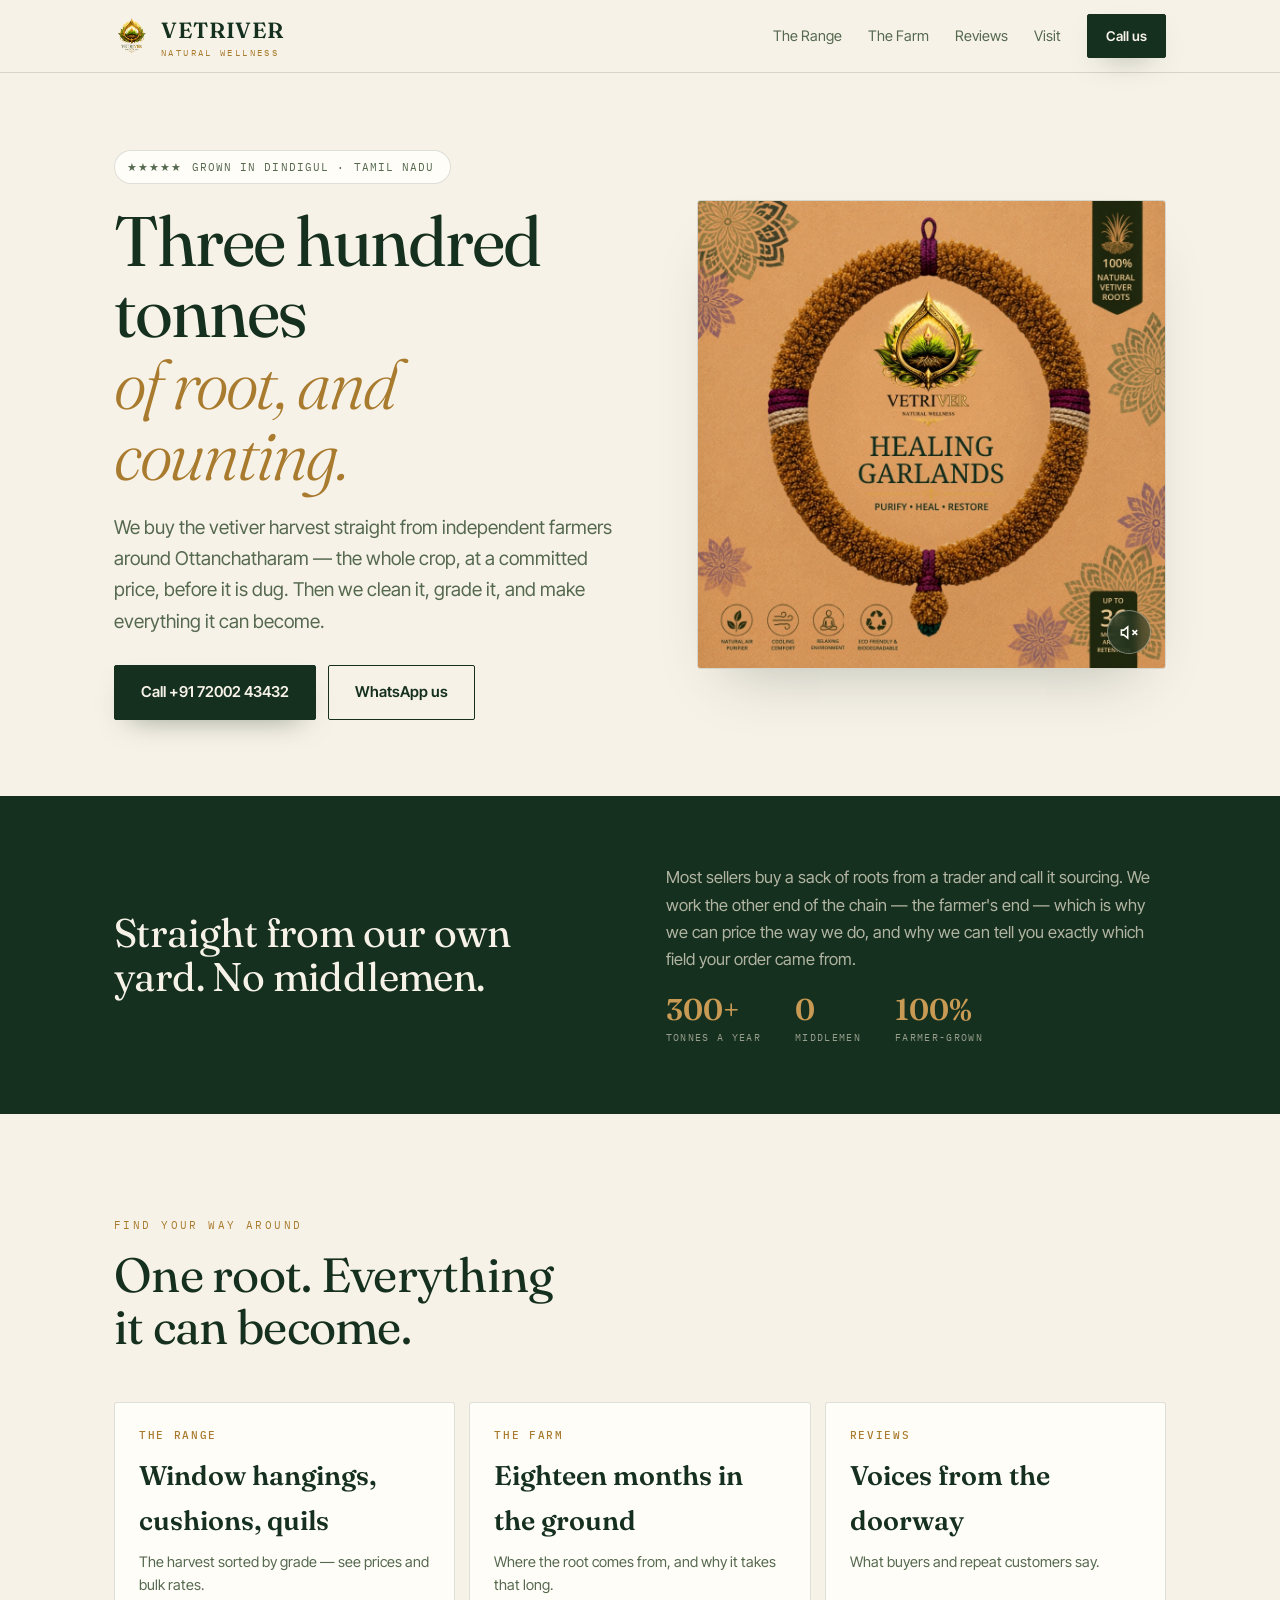
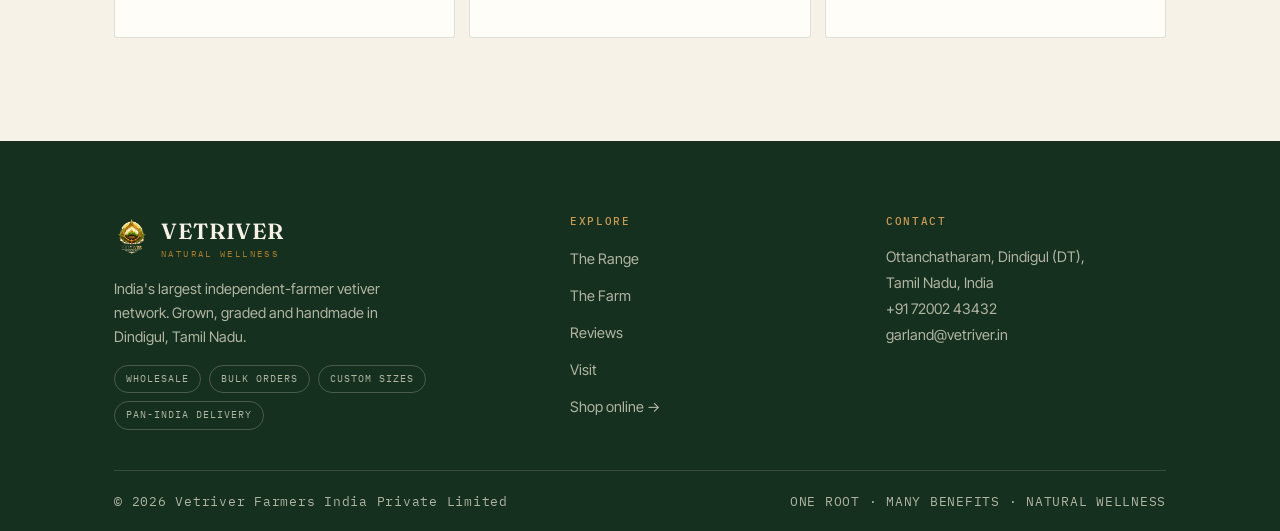
==== commit a01fdcaa: "Add muted hero video and Long Window Garland listing Homepage now opens with the client's product vi" ====
--- a/index.html
+++ b/index.html
@@ -20,6 +20,7 @@
 <link rel="preconnect" href="https://fonts.googleapis.com">
 <link rel="preconnect" href="https://fonts.gstatic.com" crossorigin>
 <link href="https://fonts.googleapis.com/css2?family=Fraunces:opsz,ital,wght@9..144,0,300;9..144,0,400;9..144,0,600;9..144,1,300&family=Inter+Tight:wght@400;500;600&family=IBM+Plex+Mono:wght@400;500&display=swap" rel="stylesheet">
+<link rel="stylesheet" href="assets/styles.css">
 
 <script type="application/ld+json">
 {
@@ -47,257 +48,13 @@
     "opens": "09:00", "closes": "18:00"
   }],
   "makesOffer": [
-    { "@type": "Offer", "itemOffered": { "@type": "Product", "name": "Vetiver Window Hanging (Malai)" } },
+    { "@type": "Offer", "itemOffered": { "@type": "Product", "name": "Vetiver Window Hanging (Malai) — 1 ft, 2 ft, 3 ft" } },
+    { "@type": "Offer", "itemOffered": { "@type": "Product", "name": "Long Window Garland" } },
     { "@type": "Offer", "itemOffered": { "@type": "Product", "name": "Vetiver Root Cushion" } },
     { "@type": "Offer", "itemOffered": { "@type": "Product", "name": "Vetiver Root Quils" } }
   ]
 }
 </script>
-
-<style>
-/* ================= TOKENS =================
-   Deliberately NOT the dark retail store. This is the daylight room:
-   cream ground, root-green as the INK, gold as the accent. Same brand,
-   different light. Green-on-cream (not black-on-cream) is what keeps it
-   from being a generic "warm cream + serif" template.
-   ========================================= */
-:root{
-  --cream:    #F7F2E8;   /* page ground */
-  --cream-2:  #EFE7D6;   /* raised panels */
-  --ink:      #16301F;   /* root green — all body text */
-  --ink-soft: #55694F;   /* secondary text */
-  --gold:     #A97B2E;   /* accent, links, rules */
-  --gold-lit: #C89A54;
-  --cord:     #7B2D52;   /* the magenta cord — used once, on the rating */
-  --line:     rgba(22,48,31,.14);
-  --white:    #FFFDF8;
-
-  --display:"Fraunces",Georgia,serif;
-  --body:"Inter Tight",system-ui,sans-serif;
-  --mono:"IBM Plex Mono",ui-monospace,monospace;
-  --pad: clamp(20px,5vw,80px);
-  --max: 1180px;
-}
-*,*::before,*::after{box-sizing:border-box}
-html{scroll-behavior:smooth;scroll-padding-top:92px;-webkit-text-size-adjust:100%;
-  -webkit-tap-highlight-color:transparent}
-@media (prefers-reduced-motion: reduce){
-  html{scroll-behavior:auto}
-  *,*::before,*::after{animation-duration:.01ms!important;transition-duration:.01ms!important}
-}
-body{
-  margin:0; background:var(--cream); color:var(--ink);
-  font-family:var(--body); font-size:17px; line-height:1.65;
-  -webkit-font-smoothing:antialiased; text-rendering:optimizeLegibility;
-  font-feature-settings:"kern","liga"; accent-color:var(--gold);
-  overflow-x:hidden;
-}
-img{max-width:100%;display:block}
-a{color:inherit}
-:focus-visible{outline:2px solid var(--gold);outline-offset:3px;border-radius:2px}
-::selection{background:var(--gold);color:var(--white)}
-.skip{position:absolute;left:-9999px;top:0;z-index:100;background:var(--ink);color:var(--cream);
-  font-weight:600;font-size:14px;padding:10px 16px;border-radius:2px;text-decoration:none}
-.skip:focus{left:12px;top:12px}
-.wrap{max-width:var(--max);margin-inline:auto;padding-inline:var(--pad)}
-
-h1,h2,h3{font-family:var(--display);font-weight:400;letter-spacing:-.015em;margin:0;text-wrap:balance}
-h2{font-size:clamp(30px,4.4vw,48px);line-height:1.1}
-h3{font-size:21px;line-height:1.3}
-p{margin:0 0 1em;text-wrap:pretty}
-.lede{font-size:clamp(17px,1.6vw,19px);color:var(--ink-soft);max-width:56ch}
-.eyebrow{
-  font-family:var(--mono);font-size:11px;letter-spacing:.22em;text-transform:uppercase;
-  color:var(--gold);margin:0 0 14px;
-}
-
-/* ================= NAV ================= */
-header{
-  position:sticky;top:0;z-index:60;background:rgba(247,242,232,.9);
-  backdrop-filter:blur(12px);border-bottom:1px solid var(--line);
-}
-nav{display:flex;align-items:center;gap:26px;height:72px}
-.brand{display:flex;align-items:center;gap:11px;text-decoration:none;margin-right:auto}
-.brand img{width:36px}
-.brand b{font-family:var(--display);font-size:22px;font-weight:600;letter-spacing:.04em}
-.brand small{
-  display:block;font-family:var(--mono);font-size:8.5px;letter-spacing:.28em;
-  color:var(--gold);text-transform:uppercase;margin-top:-2px;
-}
-.navlinks{display:flex;gap:26px}
-.navlinks a{
-  text-decoration:none;font-size:14.5px;color:var(--ink-soft);
-  padding:6px 0;border-bottom:1px solid transparent;transition:.2s;
-}
-.navlinks a:hover{color:var(--ink);border-color:var(--gold)}
-@media(max-width:900px){.navlinks{display:none}}
-
-/* buttons */
-.btn{
-  font-family:var(--body);font-size:15px;font-weight:600;padding:14px 26px;
-  border-radius:2px;cursor:pointer;border:1px solid;text-decoration:none;
-  display:inline-flex;align-items:center;gap:9px;transition:.2s;white-space:nowrap;
-}
-.btn-solid{background:var(--ink);border-color:var(--ink);color:var(--cream);
-  box-shadow:0 12px 30px -16px rgba(22,48,31,.55)}
-.btn-solid:hover{background:#0E2115;transform:translateY(-1px)}
-.btn-gold{background:var(--gold);border-color:var(--gold);color:var(--white)}
-.btn-gold:hover{background:var(--gold-lit);transform:translateY(-1px)}
-.btn-ghost{background:transparent;border-color:var(--ink);color:var(--ink)}
-.btn-ghost:hover{background:var(--ink);color:var(--cream)}
-.btn-sm{padding:10px 18px;font-size:13.5px}
-
-/* ================= HERO =================
-   No stock "product in a styled room" photo exists yet, and faking one
-   would be the tell. So the hero leads with the number that actually
-   matters to a trade buyer: 300 tonnes.
-*/
-.hero{padding:clamp(48px,6vw,80px) 0 clamp(50px,6vw,80px)}
-.hero .wrap{display:grid;grid-template-columns:1.05fr .95fr;gap:clamp(32px,5vw,64px);align-items:center}
-@media(max-width:920px){.hero .wrap{grid-template-columns:1fr;gap:36px}}
-
-.rating{
-  display:inline-flex;align-items:center;gap:9px;margin-bottom:22px;
-  background:var(--white);border:1px solid var(--line);border-radius:40px;
-  padding:7px 15px 7px 12px;
-}
-.stars{color:var(--cord);font-size:13px;letter-spacing:2px}
-.rating span{font-family:var(--mono);font-size:11px;letter-spacing:.1em;
-  text-transform:uppercase;color:var(--ink-soft)}
-h1{font-size:clamp(40px,6vw,70px);line-height:1.02;letter-spacing:-.03em;margin:0 0 20px}
-h1 em{font-style:italic;font-weight:300;color:var(--gold);display:block}
-.hero-cta{display:flex;gap:12px;flex-wrap:wrap;margin-top:28px}
-
-.hero-img{position:relative;border-radius:3px;overflow:hidden;border:1px solid var(--line);
-  box-shadow:0 30px 60px -30px rgba(22,48,31,.28);
-  aspect-ratio:1; width:100%;}
-.hero-img img{width:100%;height:100%;object-fit:cover;display:block}
-.stamp{
-  position:absolute;right:0;bottom:0;background:var(--cream);
-  border-top:1px solid var(--line);border-left:1px solid var(--line);
-  padding:14px 18px;text-align:right;
-}
-.stamp b{display:block;font-family:var(--display);font-size:26px;color:var(--gold);
-  font-weight:600;line-height:1}
-.stamp span{font-family:var(--mono);font-size:9.5px;letter-spacing:.14em;
-  text-transform:uppercase;color:var(--ink-soft);display:block;margin-top:4px}
-
-/* ================= NO MIDDLEMEN BAND ================= */
-.band{background:var(--ink);color:var(--cream);padding:clamp(44px,5.5vw,68px) 0}
-.band h2{color:var(--cream);max-width:20ch;font-size:clamp(26px,3.6vw,40px)}
-.band .wrap{display:grid;grid-template-columns:1fr 1fr;gap:clamp(28px,4vw,56px);align-items:center}
-@media(max-width:820px){.band .wrap{grid-template-columns:1fr;gap:24px}}
-.band p{color:rgba(239,231,214,.72);margin:0;font-size:16.5px}
-.band .figs{display:flex;gap:34px;margin-top:22px;flex-wrap:wrap}
-.band .figs div b{display:block;font-family:var(--display);font-size:30px;
-  color:var(--gold-lit);font-weight:600;line-height:1}
-.band .figs div span{font-family:var(--mono);font-size:9.5px;letter-spacing:.14em;
-  text-transform:uppercase;color:rgba(239,231,214,.6);margin-top:5px;display:block}
-
-section{padding:clamp(60px,8vw,104px) 0}
-.sec-head{max-width:58ch;margin-bottom:clamp(30px,4vw,48px)}
-
-/* ================= COLLECTIONS ================= */
-.cols{display:grid;grid-template-columns:repeat(auto-fill,minmax(250px,1fr));gap:clamp(16px,2vw,26px)}
-.col{text-decoration:none;display:block}
-.col-img{
-  position:relative;aspect-ratio:4/5;overflow:hidden;border-radius:3px;
-  border:1px solid var(--line);background:var(--cream-2);
-}
-.col-img img{width:100%;height:100%;object-fit:cover;transition:transform .6s ease}
-.col:hover .col-img img{transform:scale(1.05)}
-/* grade tag — the whole-crop argument, on every card */
-.col-img .g{
-  position:absolute;top:10px;left:10px;background:rgba(247,242,232,.94);
-  font-family:var(--mono);font-size:9px;letter-spacing:.12em;text-transform:uppercase;
-  color:var(--ink);padding:5px 9px;border-radius:2px;
-}
-.col h3{margin:16px 0 3px;font-size:20px;transition:color .2s}
-.col:hover h3{color:var(--gold)}
-.col p{color:var(--ink-soft);font-size:14px;margin:0}
-.col .from{
-  font-family:var(--mono);font-size:11.5px;color:var(--gold);letter-spacing:.06em;
-  margin-top:7px;display:block;
-}
-
-/* ================= REVIEWS ================= */
-#reviews{background:var(--cream-2);border-block:1px solid var(--line)}
-.quotes{display:grid;grid-template-columns:repeat(3,1fr);gap:clamp(16px,2vw,24px)}
-@media(max-width:880px){.quotes{grid-template-columns:1fr}}
-.quote{
-  background:var(--white);border:1px solid var(--line);border-radius:3px;
-  padding:26px 26px 22px;display:flex;flex-direction:column;
-}
-.quote .stars{margin-bottom:14px}
-.quote blockquote{
-  margin:0 0 18px;font-family:var(--display);font-size:17.5px;line-height:1.55;
-  font-weight:300;flex:1;
-}
-.quote cite{font-style:normal;font-size:14px;font-weight:600;display:block}
-.quote small{font-family:var(--mono);font-size:10px;letter-spacing:.12em;
-  text-transform:uppercase;color:var(--ink-soft)}
-
-/* ================= VISIT ================= */
-.visit{display:grid;grid-template-columns:1.1fr .9fr;gap:clamp(30px,4.5vw,60px);align-items:start}
-@media(max-width:900px){.visit{grid-template-columns:1fr}}
-.addr{font-style:normal;font-size:17px;line-height:1.8;margin:0 0 8px}
-.hours{font-family:var(--mono);font-size:13px;color:var(--ink-soft);letter-spacing:.04em}
-.panels{display:grid;gap:14px}
-.panel{background:var(--white);border:1px solid var(--line);border-radius:3px;padding:24px}
-.panel h4{
-  font-family:var(--mono);font-size:10.5px;letter-spacing:.16em;text-transform:uppercase;
-  color:var(--gold);margin:0 0 10px;font-weight:500;
-}
-.panel .big{font-family:var(--display);font-size:27px;font-weight:600;margin:0 0 6px;
-  display:block;text-decoration:none}
-.panel .big:hover{color:var(--gold)}
-.panel p{color:var(--ink-soft);font-size:14.5px;margin:0 0 16px}
-.panel .btn{width:100%;justify-content:center}
-.map{
-  border:1px solid var(--line);border-radius:3px;overflow:hidden;margin-top:20px;
-  aspect-ratio:16/9;background:var(--cream-2);
-}
-.map iframe{width:100%;height:100%;border:0;display:block}
-
-/* ================= FOOTER ================= */
-footer{background:var(--ink);color:rgba(239,231,214,.72);padding:clamp(48px,6vw,72px) 0 0}
-.foot{display:grid;grid-template-columns:1.5fr 1fr 1fr;gap:36px;padding-bottom:40px}
-@media(max-width:820px){.foot{grid-template-columns:1fr;gap:28px}}
-footer .brand b{color:var(--cream)}
-footer h4{font-family:var(--mono);font-size:10.5px;letter-spacing:.16em;text-transform:uppercase;
-  color:var(--gold-lit);margin:0 0 14px;font-weight:500}
-footer ul{list-style:none;padding:0;margin:0;display:grid;gap:9px}
-footer a{color:rgba(239,231,214,.72);text-decoration:none;font-size:14.5px}
-footer a:hover{color:var(--gold-lit)}
-footer address{font-style:normal;font-size:14.5px;line-height:1.8}
-.chips{display:flex;gap:8px;flex-wrap:wrap;margin-top:16px}
-.chip{
-  font-family:var(--mono);font-size:10px;letter-spacing:.1em;text-transform:uppercase;
-  border:1px solid rgba(239,231,214,.24);border-radius:20px;padding:5px 11px;
-}
-.legal{
-  border-top:1px solid rgba(239,231,214,.16);padding:20px 0;display:flex;
-  justify-content:space-between;gap:14px;flex-wrap:wrap;font-size:12.5px;
-}
-.legal span{font-family:var(--mono);letter-spacing:.06em}
-
-/* sticky call bar — mobile only. This IS the conversion path. */
-.callbar{
-  position:fixed;left:0;right:0;bottom:0;z-index:70;display:none;
-  background:var(--white);border-top:1px solid var(--line);padding:10px 14px;
-  gap:10px;box-shadow:0 -6px 24px -8px rgba(22,48,31,.18);
-}
-.callbar .btn{flex:1;justify-content:center;padding:13px}
-@media(max-width:760px){
-  .callbar{display:flex}
-  body{padding-bottom:74px}
-}
-
-/* one quiet reveal */
-.rv{opacity:0;transform:translateY(14px);transition:opacity .7s ease,transform .7s ease}
-.rv.in{opacity:1;transform:none}
-@media (prefers-reduced-motion: reduce){.rv{opacity:1;transform:none}}
-</style>
 </head>
 <body>
 
@@ -305,15 +62,15 @@
 
 <header>
   <nav class="wrap">
-    <a class="brand" href="#top">
+    <a class="brand" href="index.html">
       <img src="assets/logo-light.png" alt="" width="36">
       <span><b>VETRIVER</b><small>Natural Wellness</small></span>
     </a>
     <div class="navlinks">
-      <a href="#range">The Range</a>
-      <a href="#farm">The Farm</a>
-      <a href="#reviews">Reviews</a>
-      <a href="#visit">Visit</a>
+      <a href="range.html">The Range</a>
+      <a href="farm.html">The Farm</a>
+      <a href="reviews.html">Reviews</a>
+      <a href="visit.html">Visit</a>
     </div>
     <a class="btn btn-solid btn-sm" href="tel:+917200243432">Call us</a>
   </nav>
@@ -344,10 +101,17 @@
     </div>
 
     <div class="hero-img">
-      <img src="assets/h-garland.jpg"
-           alt="Handwoven vetiver root garland from the Vetriver yard in Dindigul"
-           width="1100" height="1100" fetchpriority="high">
-      <span class="stamp"><b>300+</b><span>Tonnes harvested</span></span>
+      <video id="heroVideo" src="assets/hero.mp4" poster="assets/h-garland.jpg"
+             autoplay muted loop playsinline
+             aria-label="Vetriver window hanging — handwoven vetiver root product video"></video>
+      <button class="mute-btn" id="muteBtn" data-muted="true" aria-label="Unmute video">
+        <svg class="icon-off" viewBox="0 0 24 24" fill="none" stroke="currentColor" stroke-width="2" aria-hidden="true">
+          <path d="M11 5 6 9H3v6h3l5 4V5Z"/><line x1="23" y1="9" x2="17" y2="15"/><line x1="17" y1="9" x2="23" y2="15"/>
+        </svg>
+        <svg class="icon-on" viewBox="0 0 24 24" fill="none" stroke="currentColor" stroke-width="2" aria-hidden="true">
+          <path d="M11 5 6 9H3v6h3l5 4V5Z"/><path d="M15.5 8.5a5 5 0 0 1 0 7"/><path d="M18.5 6a9 9 0 0 1 0 12"/>
+        </svg>
+      </button>
     </div>
   </div>
 </section>
@@ -371,178 +135,29 @@
   </div>
 </div>
 
-<!-- ==================== THE RANGE ==================== -->
-<section id="range">
+<!-- ==================== QUICK LINKS ==================== -->
+<section>
   <div class="wrap">
     <div class="sec-head rv">
-      <p class="eyebrow">The range</p>
+      <p class="eyebrow">Find your way around</p>
       <h2>One root. Everything it can become.</h2>
-      <p class="lede" style="margin-top:14px">
-        The harvest is sorted by grade. The longest, finest fibre is tied into window
-        hangings. What follows becomes a cushion, a set of quils. Nothing is thrown away.
-      </p>
-    </div>
-
-    <div class="cols rv">
-      <a class="col" href="https://wa.me/917200243432?text=I'm%20interested%20in%20the%20window%20hangings"
-         target="_blank" rel="noopener">
-        <div class="col-img">
-          <span class="g">Finest long fibre</span>
-          <img src="assets/h-garland.jpg" alt="Handwoven vetiver root window hanging (malai)" loading="lazy">
-        </div>
-        <h3>Window Hanging (Malai)</h3>
-        <p>Hand-tied by rural women artisans</p>
-        <span class="from">From ₹899</span>
+    </div>
+    <div class="panels panels-3 rv">
+      <a class="panel" href="range.html" style="text-decoration:none">
+        <h4>The range</h4>
+        <span class="big">Window hangings, cushions, quils</span>
+        <p>The harvest sorted by grade — see prices and bulk rates.</p>
       </a>
-
-      <a class="col" href="https://wa.me/917200243432?text=I'm%20interested%20in%20vetiver%20cushions"
-         target="_blank" rel="noopener">
-        <div class="col-img">
-          <span class="g">Medium fibre</span>
-          <img src="assets/c-mat.jpg" alt="Woven vetiver root cushion" loading="lazy">
-        </div>
-        <h3>Cushion</h3>
-        <p>Woven root, cool to touch</p>
-        <span class="from">From ₹1,249</span>
+      <a class="panel" href="farm.html" style="text-decoration:none">
+        <h4>The farm</h4>
+        <span class="big">Eighteen months in the ground</span>
+        <p>Where the root comes from, and why it takes that long.</p>
       </a>
-
-      <a class="col" href="https://wa.me/917200243432?text=I'm%20interested%20in%20vetiver%20quils"
-         target="_blank" rel="noopener">
-        <div class="col-img">
-          <span class="g">Short fibre</span>
-          <img src="assets/c-pad.jpg" alt="Hand-rolled vetiver root quils" loading="lazy">
-        </div>
-        <h3>Quils</h3>
-        <p>Hand-rolled root quils</p>
-        <span class="from">From ₹399 · Bulk rates</span>
+      <a class="panel" href="reviews.html" style="text-decoration:none">
+        <h4>Reviews</h4>
+        <span class="big">Voices from the doorway</span>
+        <p>What buyers and repeat customers say.</p>
       </a>
-    </div>
-  </div>
-</section>
-
-<!-- ==================== REVIEWS ==================== -->
-<section id="reviews">
-  <div class="wrap">
-    <div class="sec-head rv">
-      <p class="eyebrow">What people say</p>
-      <h2>Voices from the doorway.</h2>
-    </div>
-    <div class="quotes rv">
-      <figure class="quote">
-        <span class="stars" role="img" aria-label="Rated 5 out of 5">★★★★★</span>
-        <blockquote>
-          “Hung it at the front door in May. The whole hall smells of wet earth after
-          I spray it. My mother says it is exactly like her childhood home.”
-        </blockquote>
-        <cite>Lakshmi V</cite>
-        <small>Madurai</small>
-      </figure>
-      <figure class="quote">
-        <span class="stars" role="img" aria-label="Rated 5 out of 5">★★★★★</span>
-        <blockquote>
-          “We ordered cushions for all four rooms at the guest house. Cool to sit on
-          and the rooms smell clean instead of like plastic.”
-        </blockquote>
-        <cite>Ranjith Kumar</cite>
-        <small>Bulk buyer · Kodaikanal</small>
-      </figure>
-      <figure class="quote">
-        <span class="stars" role="img" aria-label="Rated 5 out of 5">★★★★★</span>
-        <blockquote>
-          “Ordered garlands for the temple. They arrived tied properly, not glued.
-          You can tell it is made by hand. We have ordered three times now.”
-        </blockquote>
-        <cite>Suresh Iyer</cite>
-        <small>Repeat customer · Coimbatore</small>
-      </figure>
-    </div>
-
-    <!-- Honest placeholder note. Real reviews replace these before launch. -->
-    <p style="margin-top:26px;font-family:var(--mono);font-size:11.5px;
-              color:var(--ink-soft);letter-spacing:.04em">
-      Replace these with real Google reviews before launch — see PLAN.md.
-    </p>
-  </div>
-</section>
-
-<!-- ==================== THE FARM ==================== -->
-<section id="farm">
-  <div class="wrap">
-    <div class="sec-head rv">
-      <p class="eyebrow">The farm</p>
-      <h2>Vetiver takes eighteen months<br>to be worth digging up.</h2>
-      <p class="lede" style="margin-top:14px">
-        The roots go down two metres or more. That is the whole point of the plant —
-        it holds the soil, it survives the dry months, and when you finally dig it,
-        the fibre is long enough to weave. There is no way to hurry it.
-      </p>
-      <div class="hero-cta">
-        <a class="btn btn-gold" href="https://wa.me/917200243432?text=I'd%20like%20to%20discuss%20a%20bulk%20or%20wholesale%20order"
-           target="_blank" rel="noopener">Talk to us about bulk</a>
-      </div>
-    </div>
-  </div>
-</section>
-
-<!-- ==================== VISIT ==================== -->
-<section id="visit" style="background:var(--cream-2);border-top:1px solid var(--line)">
-  <div class="wrap">
-    <div class="visit">
-      <div class="rv">
-        <p class="eyebrow">Come and see it</p>
-        <h2>The yard at Ottanchatharam</h2>
-        <p class="lede" style="margin:16px 0 22px">
-          Come and smell the drying yard. Pick up a root, break it, see how it is
-          graded. If you are buying in quantity, this is the only way to buy it properly.
-        </p>
-        <address class="addr">
-          Vetriver Farmers India Private Limited<br>
-          Ottanchatharam, Dindigul (DT),<br>
-          Tamil Nadu, India
-        </address>
-        <p class="hours">Open Mon – Sat · 9:00 AM – 6:00 PM</p>
-
-        <div class="map">
-          <iframe
-            src="https://www.google.com/maps?q=Ottanchatharam,Dindigul,Tamil%20Nadu&output=embed"
-            loading="lazy" referrerpolicy="no-referrer-when-downgrade"
-            title="Vetriver, Ottanchatharam, Dindigul"></iframe>
-        </div>
-      </div>
-
-      <div class="panels rv">
-        <div class="panel">
-          <h4>Call to order</h4>
-          <a class="big" href="tel:+917200243432">+91 72002 43432</a>
-          <p>
-            Talk to us directly about sizes, quantities and custom orders. For anything
-            above a few kilos, a call will always get you a better answer than a form.
-          </p>
-          <a class="btn btn-solid" href="tel:+917200243432">Call now</a>
-        </div>
-
-        <div class="panel">
-          <h4>Or message us</h4>
-          <a class="big" href="mailto:garland@vetriver.in">garland@vetriver.in</a>
-          <p>
-            Send photos, measurements, or a purchase order. We reply on WhatsApp
-            within the working day.
-          </p>
-          <a class="btn btn-gold" href="https://wa.me/917200243432" target="_blank" rel="noopener">
-            WhatsApp us
-          </a>
-        </div>
-
-        <div class="panel">
-          <h4>Our guarantee</h4>
-          <span class="big" style="font-size:22px">“One root. Many benefits.”</span>
-          <p style="margin-top:10px">
-            If it arrives damaged, we replace it. If the grade is not what you were
-            promised, we take it back. We are the farm, so there is nobody for us
-            to blame.
-          </p>
-        </div>
-      </div>
     </div>
   </div>
 </section>
@@ -553,7 +168,7 @@
   <div class="wrap">
     <div class="foot">
       <div>
-        <a class="brand" href="#top" style="margin-bottom:16px">
+        <a class="brand" href="index.html" style="margin-bottom:16px">
           <img src="assets/logo-light.png" alt="" width="38">
           <span><b>VETRIVER</b><small>Natural Wellness</small></span>
         </a>
@@ -571,10 +186,10 @@
       <div>
         <h4>Explore</h4>
         <ul>
-          <li><a href="#range">The Range</a></li>
-          <li><a href="#farm">The Farm</a></li>
-          <li><a href="#reviews">Reviews</a></li>
-          <li><a href="#visit">Visit</a></li>
+          <li><a href="range.html">The Range</a></li>
+          <li><a href="farm.html">The Farm</a></li>
+          <li><a href="reviews.html">Reviews</a></li>
+          <li><a href="visit.html">Visit</a></li>
           <li><a href="/">Shop online →</a></li>
         </ul>
       </div>
@@ -600,11 +215,6 @@
   <a class="btn btn-gold" href="https://wa.me/917200243432" target="_blank" rel="noopener">WhatsApp</a>
 </div>
 
-<script>
-const io = new IntersectionObserver(es => {
-  es.forEach(e => { if(e.isIntersecting){ e.target.classList.add('in'); io.unobserve(e.target); } });
-}, { threshold:.1, rootMargin:'0px 0px -40px' });
-document.querySelectorAll('.rv').forEach(el => io.observe(el));
-</script>
+<script src="assets/site.js"></script>
 </body>
 </html>
--- a/assets/styles.css
+++ b/assets/styles.css
@@ -0,0 +1,269 @@
+/* ================= TOKENS =================
+   Deliberately NOT the dark retail store. This is the daylight room:
+   cream ground, root-green as the INK, gold as the accent. Same brand,
+   different light. Green-on-cream (not black-on-cream) is what keeps it
+   from being a generic "warm cream + serif" template.
+   ========================================= */
+:root{
+  --cream:    #F7F2E8;   /* page ground */
+  --cream-2:  #EFE7D6;   /* raised panels */
+  --ink:      #16301F;   /* root green — all body text */
+  --ink-soft: #55694F;   /* secondary text */
+  --gold:     #A97B2E;   /* accent, links, rules */
+  --gold-lit: #C89A54;
+  --cord:     #7B2D52;   /* the magenta cord — used once, on the rating */
+  --line:     rgba(22,48,31,.14);
+  --white:    #FFFDF8;
+
+  --display:"Fraunces",Georgia,serif;
+  --body:"Inter Tight",system-ui,sans-serif;
+  --mono:"IBM Plex Mono",ui-monospace,monospace;
+  --pad: clamp(20px,5vw,80px);
+  --max: 1180px;
+}
+*,*::before,*::after{box-sizing:border-box}
+html{scroll-behavior:smooth;scroll-padding-top:92px;-webkit-text-size-adjust:100%;
+  -webkit-tap-highlight-color:transparent}
+@media (prefers-reduced-motion: reduce){
+  html{scroll-behavior:auto}
+  *,*::before,*::after{animation-duration:.01ms!important;transition-duration:.01ms!important}
+}
+body{
+  margin:0; background:var(--cream); color:var(--ink);
+  font-family:var(--body); font-size:17px; line-height:1.65;
+  -webkit-font-smoothing:antialiased; text-rendering:optimizeLegibility;
+  font-feature-settings:"kern","liga"; accent-color:var(--gold);
+  overflow-x:hidden;
+}
+img{max-width:100%;display:block}
+a{color:inherit}
+:focus-visible{outline:2px solid var(--gold);outline-offset:3px;border-radius:2px}
+::selection{background:var(--gold);color:var(--white)}
+.skip{position:absolute;left:-9999px;top:0;z-index:100;background:var(--ink);color:var(--cream);
+  font-weight:600;font-size:14px;padding:10px 16px;border-radius:2px;text-decoration:none}
+.skip:focus{left:12px;top:12px}
+.wrap{max-width:var(--max);margin-inline:auto;padding-inline:var(--pad)}
+
+h1,h2,h3{font-family:var(--display);font-weight:400;letter-spacing:-.015em;margin:0;text-wrap:balance}
+h2{font-size:clamp(30px,4.4vw,48px);line-height:1.1}
+h3{font-size:21px;line-height:1.3}
+p{margin:0 0 1em;text-wrap:pretty}
+.lede{font-size:clamp(17px,1.6vw,19px);color:var(--ink-soft);max-width:56ch}
+.eyebrow{
+  font-family:var(--mono);font-size:11px;letter-spacing:.22em;text-transform:uppercase;
+  color:var(--gold);margin:0 0 14px;
+}
+
+/* ================= NAV ================= */
+header{
+  position:sticky;top:0;z-index:60;background:rgba(247,242,232,.9);
+  backdrop-filter:blur(12px);border-bottom:1px solid var(--line);
+}
+nav{display:flex;align-items:center;gap:26px;height:72px}
+.brand{display:flex;align-items:center;gap:11px;text-decoration:none;margin-right:auto}
+.brand img{width:36px}
+.brand b{font-family:var(--display);font-size:22px;font-weight:600;letter-spacing:.04em}
+.brand small{
+  display:block;font-family:var(--mono);font-size:8.5px;letter-spacing:.28em;
+  color:var(--gold);text-transform:uppercase;margin-top:-2px;
+}
+.navlinks{display:flex;gap:26px}
+.navlinks a{
+  text-decoration:none;font-size:14.5px;color:var(--ink-soft);
+  padding:6px 0;border-bottom:1px solid transparent;transition:.2s;
+}
+.navlinks a:hover{color:var(--ink);border-color:var(--gold)}
+.navlinks a[aria-current]{color:var(--ink);border-color:var(--gold)}
+@media(max-width:900px){.navlinks{display:none}}
+
+/* buttons */
+.btn{
+  font-family:var(--body);font-size:15px;font-weight:600;padding:14px 26px;
+  border-radius:2px;cursor:pointer;border:1px solid;text-decoration:none;
+  display:inline-flex;align-items:center;gap:9px;transition:.2s;white-space:nowrap;
+}
+.btn-solid{background:var(--ink);border-color:var(--ink);color:var(--cream);
+  box-shadow:0 12px 30px -16px rgba(22,48,31,.55)}
+.btn-solid:hover{background:#0E2115;transform:translateY(-1px)}
+.btn-gold{background:var(--gold);border-color:var(--gold);color:var(--white)}
+.btn-gold:hover{background:var(--gold-lit);transform:translateY(-1px)}
+.btn-ghost{background:transparent;border-color:var(--ink);color:var(--ink)}
+.btn-ghost:hover{background:var(--ink);color:var(--cream)}
+.btn-sm{padding:10px 18px;font-size:13.5px}
+
+/* ================= HERO =================
+   No stock "product in a styled room" photo exists yet, and faking one
+   would be the tell. So the hero leads with the number that actually
+   matters to a trade buyer: 300 tonnes.
+*/
+.hero{padding:clamp(48px,6vw,80px) 0 clamp(50px,6vw,80px)}
+.hero .wrap{display:grid;grid-template-columns:1.05fr .95fr;gap:clamp(32px,5vw,64px);align-items:center}
+@media(max-width:920px){.hero .wrap{grid-template-columns:1fr;gap:36px}}
+
+.rating{
+  display:inline-flex;align-items:center;gap:9px;margin-bottom:22px;
+  background:var(--white);border:1px solid var(--line);border-radius:40px;
+  padding:7px 15px 7px 12px;
+}
+.stars{color:var(--cord);font-size:13px;letter-spacing:2px}
+.rating span{font-family:var(--mono);font-size:11px;letter-spacing:.1em;
+  text-transform:uppercase;color:var(--ink-soft)}
+h1{font-size:clamp(40px,6vw,70px);line-height:1.02;letter-spacing:-.03em;margin:0 0 20px}
+h1 em{font-style:italic;font-weight:300;color:var(--gold);display:block}
+.hero-cta{display:flex;gap:12px;flex-wrap:wrap;margin-top:28px}
+
+.hero-img{position:relative;border-radius:3px;overflow:hidden;border:1px solid var(--line);
+  box-shadow:0 30px 60px -30px rgba(22,48,31,.28);
+  aspect-ratio:1; width:100%;}
+.hero-img img,.hero-img video{width:100%;height:100%;object-fit:cover;display:block}
+
+/* mute/unmute toggle on the hero video */
+.mute-btn{
+  position:absolute;z-index:3;right:14px;bottom:14px;
+  width:44px;height:44px;display:flex;align-items:center;justify-content:center;
+  background:rgba(22,48,31,.55);backdrop-filter:blur(6px);
+  border:1px solid rgba(255,253,248,.4);border-radius:50%;
+  color:var(--white);cursor:pointer;transition:.2s;
+}
+.mute-btn:hover{border-color:var(--gold-lit);background:rgba(22,48,31,.75)}
+.mute-btn:focus-visible{outline:2px solid var(--gold);outline-offset:2px}
+.mute-btn svg{width:19px;height:19px}
+.mute-btn .icon-on{display:none}
+.mute-btn[data-muted="false"] .icon-on{display:block}
+.mute-btn[data-muted="false"] .icon-off{display:none}
+.stamp{
+  position:absolute;right:0;bottom:0;background:var(--cream);
+  border-top:1px solid var(--line);border-left:1px solid var(--line);
+  padding:14px 18px;text-align:right;
+}
+.stamp b{display:block;font-family:var(--display);font-size:26px;color:var(--gold);
+  font-weight:600;line-height:1}
+.stamp span{font-family:var(--mono);font-size:9.5px;letter-spacing:.14em;
+  text-transform:uppercase;color:var(--ink-soft);display:block;margin-top:4px}
+
+/* ================= PAGE HEAD (non-home pages) ================= */
+.page-head{padding:clamp(40px,6vw,64px) 0 0}
+.page-head .eyebrow{margin-bottom:10px}
+
+/* ================= NO MIDDLEMEN BAND ================= */
+.band{background:var(--ink);color:var(--cream);padding:clamp(44px,5.5vw,68px) 0}
+.band h2{color:var(--cream);max-width:20ch;font-size:clamp(26px,3.6vw,40px)}
+.band .wrap{display:grid;grid-template-columns:1fr 1fr;gap:clamp(28px,4vw,56px);align-items:center}
+@media(max-width:820px){.band .wrap{grid-template-columns:1fr;gap:24px}}
+.band p{color:rgba(239,231,214,.72);margin:0;font-size:16.5px}
+.band .figs{display:flex;gap:34px;margin-top:22px;flex-wrap:wrap}
+.band .figs div b{display:block;font-family:var(--display);font-size:30px;
+  color:var(--gold-lit);font-weight:600;line-height:1}
+.band .figs div span{font-family:var(--mono);font-size:9.5px;letter-spacing:.14em;
+  text-transform:uppercase;color:rgba(239,231,214,.6);margin-top:5px;display:block}
+
+section{padding:clamp(60px,8vw,104px) 0}
+.sec-head{max-width:58ch;margin-bottom:clamp(30px,4vw,48px)}
+
+/* ================= COLLECTIONS ================= */
+.cols{display:grid;grid-template-columns:repeat(auto-fill,minmax(250px,1fr));gap:clamp(16px,2vw,26px)}
+.col{text-decoration:none;display:block}
+.col-img{
+  position:relative;aspect-ratio:4/5;overflow:hidden;border-radius:3px;
+  border:1px solid var(--line);background:var(--cream-2);
+}
+.col-img img{width:100%;height:100%;object-fit:cover;transition:transform .6s ease}
+.col:hover .col-img img{transform:scale(1.05)}
+/* grade tag — the whole-crop argument, on every card */
+.col-img .g{
+  position:absolute;top:10px;left:10px;background:rgba(247,242,232,.94);
+  font-family:var(--mono);font-size:9px;letter-spacing:.12em;text-transform:uppercase;
+  color:var(--ink);padding:5px 9px;border-radius:2px;
+}
+.col h3{margin:16px 0 3px;font-size:20px;transition:color .2s}
+.col:hover h3{color:var(--gold)}
+.col p{color:var(--ink-soft);font-size:14px;margin:0}
+.col .from{
+  font-family:var(--mono);font-size:11.5px;color:var(--gold);letter-spacing:.06em;
+  margin-top:7px;display:block;
+}
+.size-chips{display:flex;gap:6px;flex-wrap:wrap;margin-top:10px}
+.size-chip{
+  font-family:var(--mono);font-size:10px;letter-spacing:.08em;text-transform:uppercase;
+  border:1px solid var(--line);border-radius:20px;padding:4px 10px;color:var(--ink-soft);
+}
+
+/* ================= REVIEWS ================= */
+#reviews{background:var(--cream-2);border-block:1px solid var(--line)}
+.quotes{display:grid;grid-template-columns:repeat(3,1fr);gap:clamp(16px,2vw,24px)}
+@media(max-width:880px){.quotes{grid-template-columns:1fr}}
+.quote{
+  background:var(--white);border:1px solid var(--line);border-radius:3px;
+  padding:26px 26px 22px;display:flex;flex-direction:column;
+}
+.quote .stars{margin-bottom:14px}
+.quote blockquote{
+  margin:0 0 18px;font-family:var(--display);font-size:17.5px;line-height:1.55;
+  font-weight:300;flex:1;
+}
+.quote cite{font-style:normal;font-size:14px;font-weight:600;display:block}
+.quote small{font-family:var(--mono);font-size:10px;letter-spacing:.12em;
+  text-transform:uppercase;color:var(--ink-soft)}
+
+/* ================= VISIT ================= */
+.visit{display:grid;grid-template-columns:1.1fr .9fr;gap:clamp(30px,4.5vw,60px);align-items:start}
+@media(max-width:900px){.visit{grid-template-columns:1fr}}
+.addr{font-style:normal;font-size:17px;line-height:1.8;margin:0 0 8px}
+.hours{font-family:var(--mono);font-size:13px;color:var(--ink-soft);letter-spacing:.04em}
+.panels{display:grid;gap:14px}
+.panels-3{grid-template-columns:repeat(3,1fr)}
+@media(max-width:820px){.panels-3{grid-template-columns:1fr}}
+.panel{background:var(--white);border:1px solid var(--line);border-radius:3px;padding:24px}
+.panel h4{
+  font-family:var(--mono);font-size:10.5px;letter-spacing:.16em;text-transform:uppercase;
+  color:var(--gold);margin:0 0 10px;font-weight:500;
+}
+.panel .big{font-family:var(--display);font-size:27px;font-weight:600;margin:0 0 6px;
+  display:block;text-decoration:none}
+.panel .big:hover{color:var(--gold)}
+.panel p{color:var(--ink-soft);font-size:14.5px;margin:0 0 16px}
+.panel .btn{width:100%;justify-content:center}
+.map{
+  border:1px solid var(--line);border-radius:3px;overflow:hidden;margin-top:20px;
+  aspect-ratio:16/9;background:var(--cream-2);
+}
+.map iframe{width:100%;height:100%;border:0;display:block}
+
+/* ================= FOOTER ================= */
+footer{background:var(--ink);color:rgba(239,231,214,.72);padding:clamp(48px,6vw,72px) 0 0}
+.foot{display:grid;grid-template-columns:1.5fr 1fr 1fr;gap:36px;padding-bottom:40px}
+@media(max-width:820px){.foot{grid-template-columns:1fr;gap:28px}}
+footer .brand b{color:var(--cream)}
+footer h4{font-family:var(--mono);font-size:10.5px;letter-spacing:.16em;text-transform:uppercase;
+  color:var(--gold-lit);margin:0 0 14px;font-weight:500}
+footer ul{list-style:none;padding:0;margin:0;display:grid;gap:9px}
+footer a{color:rgba(239,231,214,.72);text-decoration:none;font-size:14.5px}
+footer a:hover{color:var(--gold-lit)}
+footer address{font-style:normal;font-size:14.5px;line-height:1.8}
+.chips{display:flex;gap:8px;flex-wrap:wrap;margin-top:16px}
+.chip{
+  font-family:var(--mono);font-size:10px;letter-spacing:.1em;text-transform:uppercase;
+  border:1px solid rgba(239,231,214,.24);border-radius:20px;padding:5px 11px;
+}
+.legal{
+  border-top:1px solid rgba(239,231,214,.16);padding:20px 0;display:flex;
+  justify-content:space-between;gap:14px;flex-wrap:wrap;font-size:12.5px;
+}
+.legal span{font-family:var(--mono);letter-spacing:.06em}
+
+/* sticky call bar — mobile only. This IS the conversion path. */
+.callbar{
+  position:fixed;left:0;right:0;bottom:0;z-index:70;display:none;
+  background:var(--white);border-top:1px solid var(--line);padding:10px 14px;
+  gap:10px;box-shadow:0 -6px 24px -8px rgba(22,48,31,.18);
+}
+.callbar .btn{flex:1;justify-content:center;padding:13px}
+@media(max-width:760px){
+  .callbar{display:flex}
+  body{padding-bottom:74px}
+}
+
+/* one quiet reveal */
+.rv{opacity:0;transform:translateY(14px);transition:opacity .7s ease,transform .7s ease}
+.rv.in{opacity:1;transform:none}
+@media (prefers-reduced-motion: reduce){.rv{opacity:1;transform:none}}
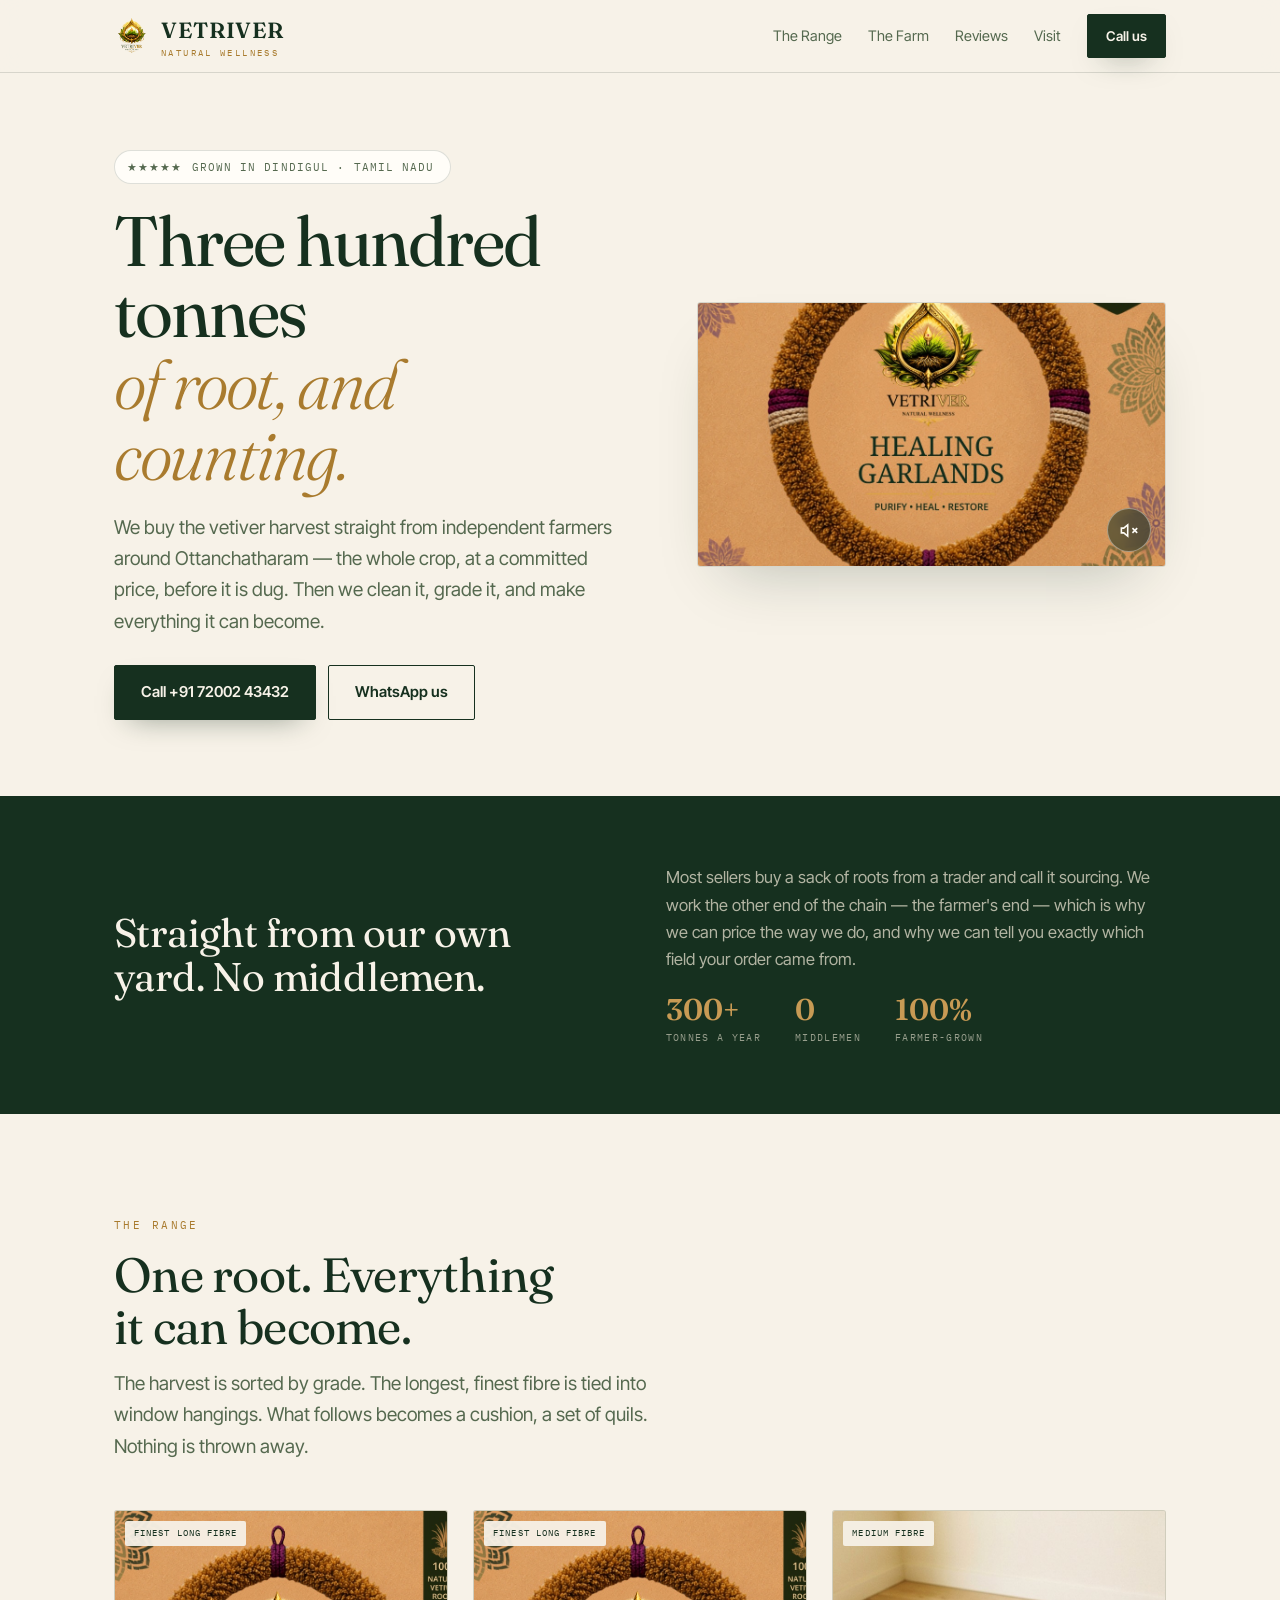
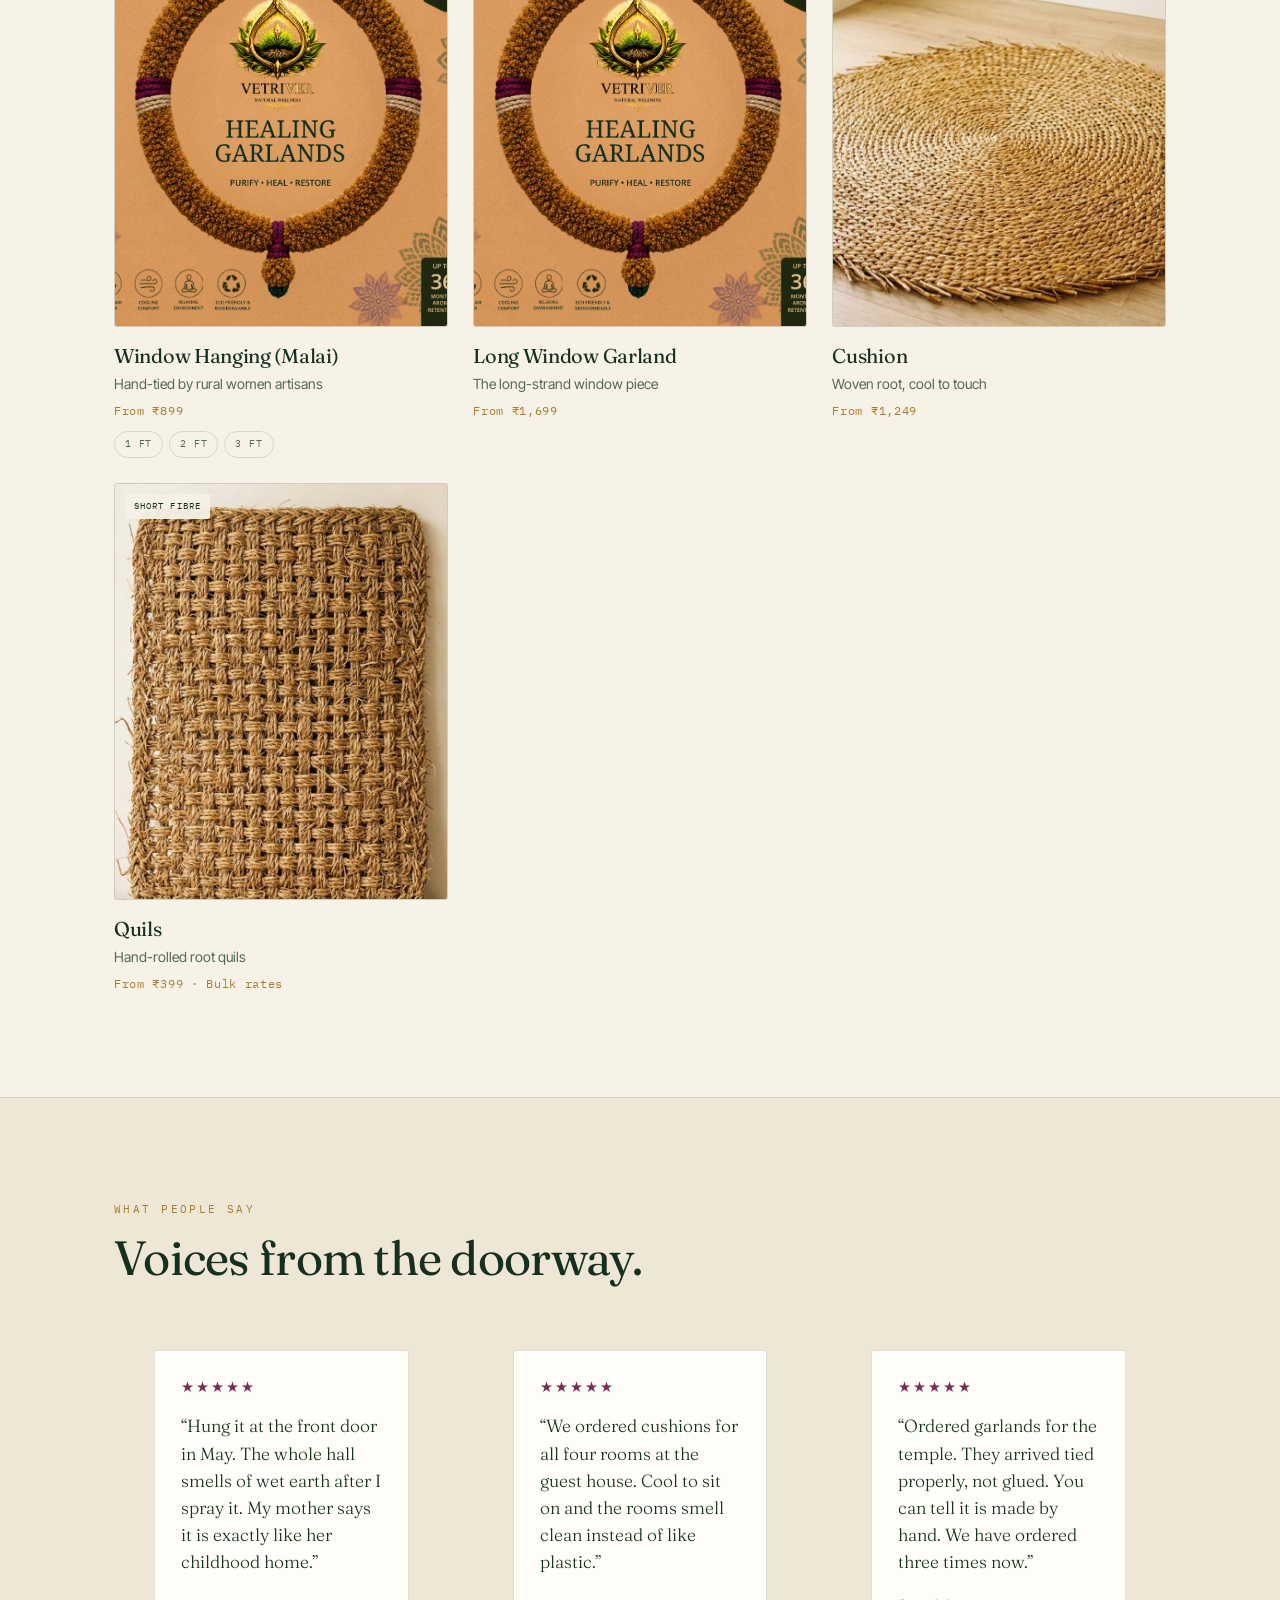
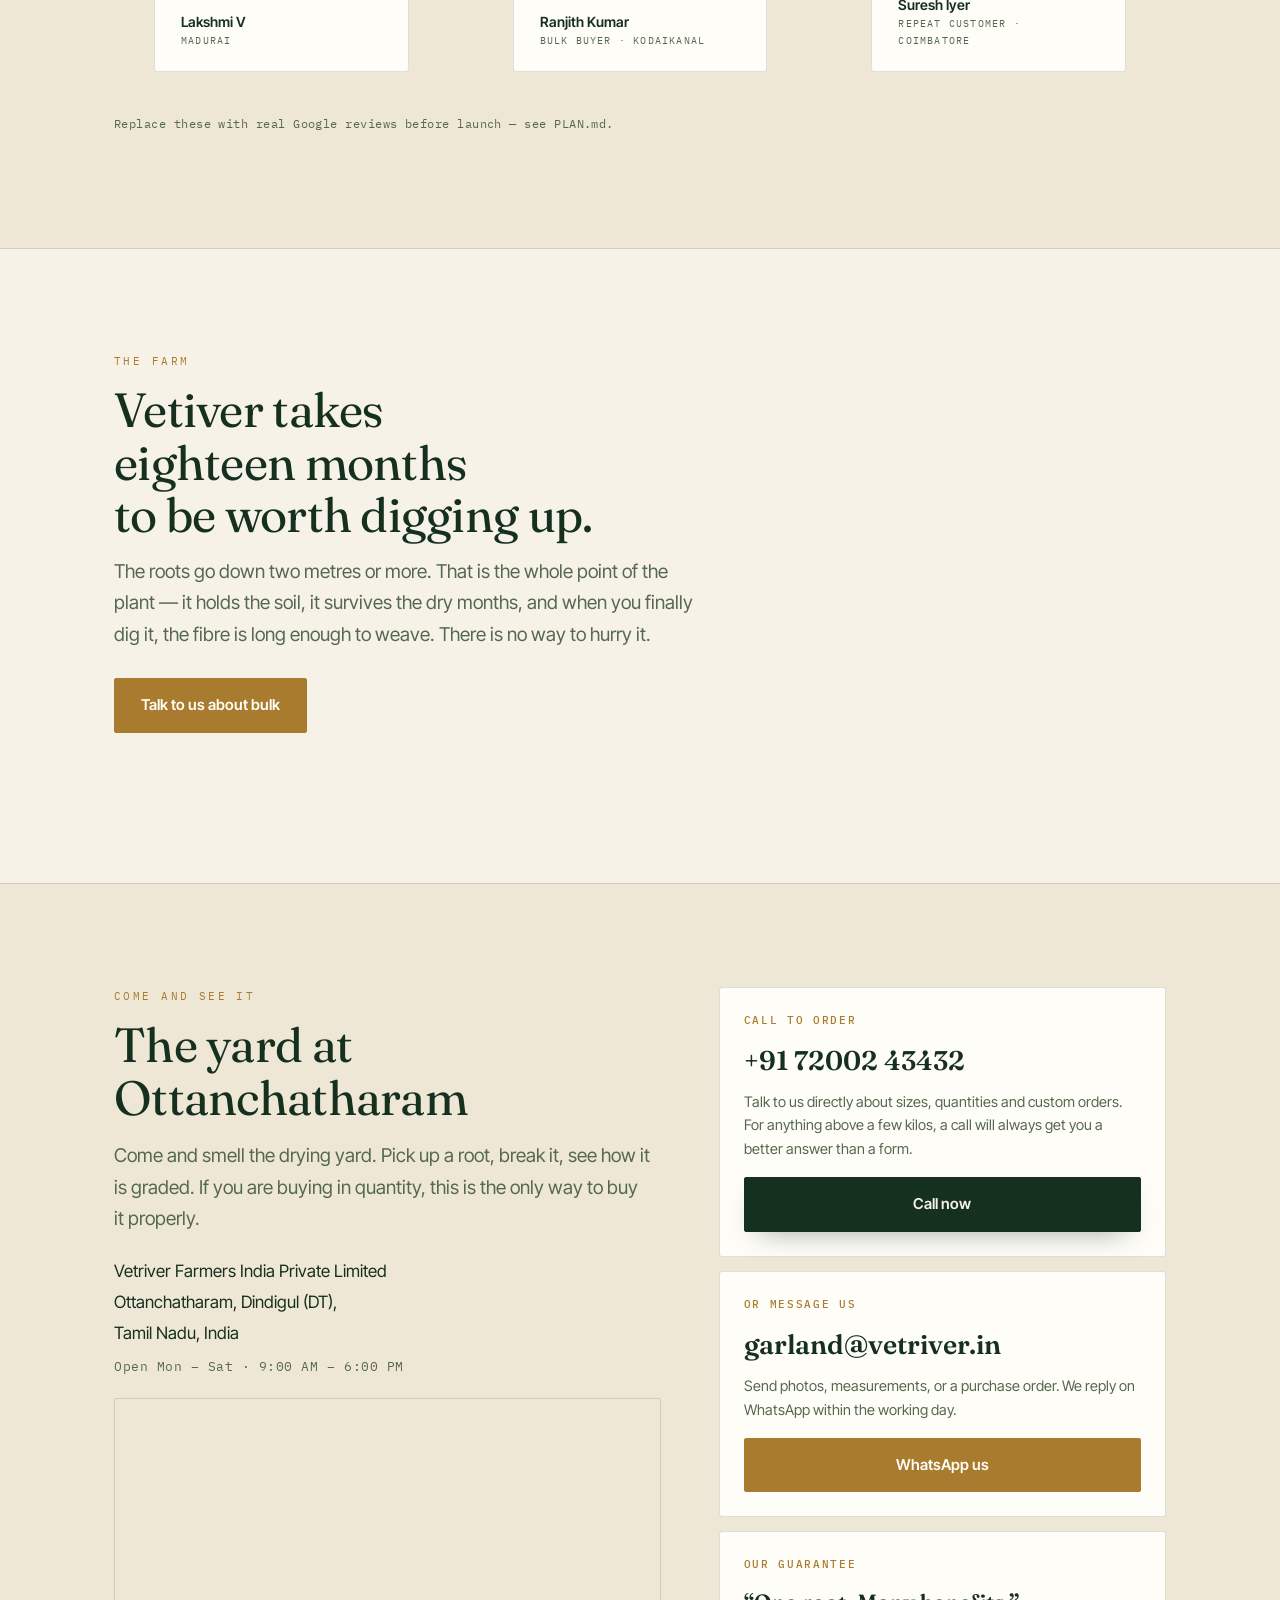
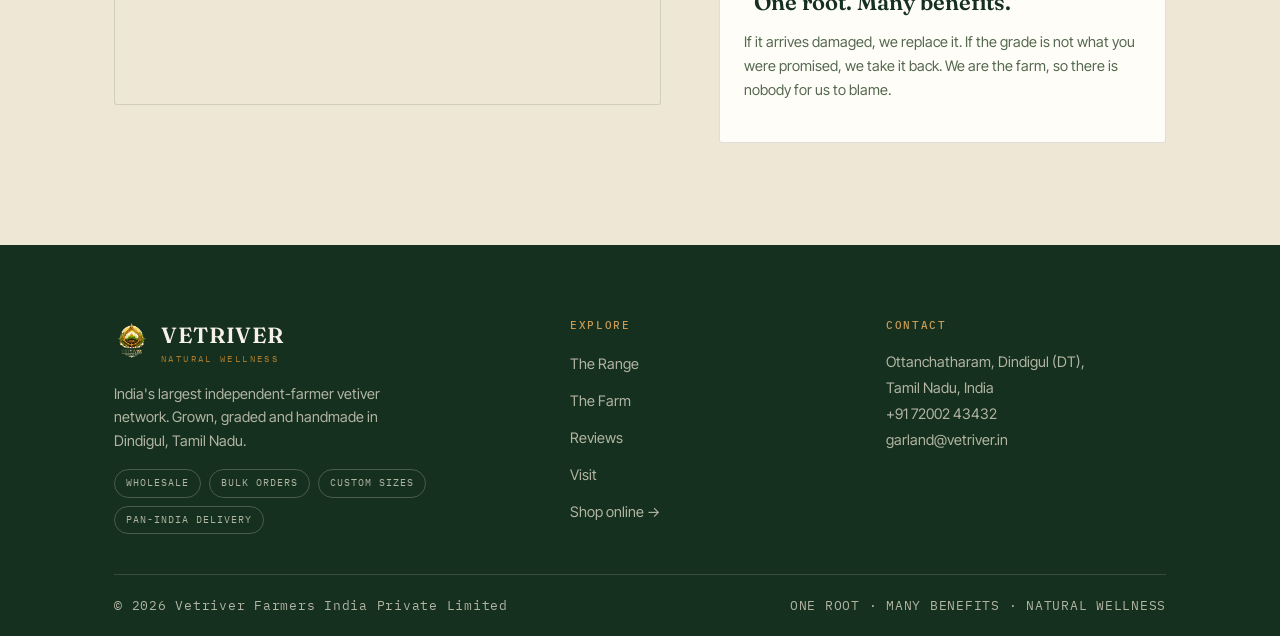
==== commit 553d668a: "Revert to single-page navigation; fix hero video aspect ratio Back to one index.html with anchor-scr" ====
--- a/index.html
+++ b/index.html
@@ -62,15 +62,15 @@
 
 <header>
   <nav class="wrap">
-    <a class="brand" href="index.html">
+    <a class="brand" href="#top">
       <img src="assets/logo-light.png" alt="" width="36">
       <span><b>VETRIVER</b><small>Natural Wellness</small></span>
     </a>
     <div class="navlinks">
-      <a href="range.html">The Range</a>
-      <a href="farm.html">The Farm</a>
-      <a href="reviews.html">Reviews</a>
-      <a href="visit.html">Visit</a>
+      <a href="#range">The Range</a>
+      <a href="#farm">The Farm</a>
+      <a href="#reviews">Reviews</a>
+      <a href="#visit">Visit</a>
     </div>
     <a class="btn btn-solid btn-sm" href="tel:+917200243432">Call us</a>
   </nav>
@@ -135,29 +135,194 @@
   </div>
 </div>
 
-<!-- ==================== QUICK LINKS ==================== -->
-<section>
+<!-- ==================== THE RANGE ==================== -->
+<section id="range">
   <div class="wrap">
     <div class="sec-head rv">
-      <p class="eyebrow">Find your way around</p>
+      <p class="eyebrow">The range</p>
       <h2>One root. Everything it can become.</h2>
-    </div>
-    <div class="panels panels-3 rv">
-      <a class="panel" href="range.html" style="text-decoration:none">
-        <h4>The range</h4>
-        <span class="big">Window hangings, cushions, quils</span>
-        <p>The harvest sorted by grade — see prices and bulk rates.</p>
+      <p class="lede" style="margin-top:14px">
+        The harvest is sorted by grade. The longest, finest fibre is tied into window
+        hangings. What follows becomes a cushion, a set of quils. Nothing is thrown away.
+      </p>
+    </div>
+
+    <div class="cols rv">
+      <a class="col" href="https://wa.me/917200243432?text=I'm%20interested%20in%20the%20window%20hangings"
+         target="_blank" rel="noopener">
+        <div class="col-img">
+          <span class="g">Finest long fibre</span>
+          <img src="assets/h-garland.jpg" alt="Handwoven vetiver root window hanging (malai)" loading="lazy">
+        </div>
+        <h3>Window Hanging (Malai)</h3>
+        <p>Hand-tied by rural women artisans</p>
+        <span class="from">From ₹899</span>
+        <div class="size-chips">
+          <span class="size-chip">1 ft</span>
+          <span class="size-chip">2 ft</span>
+          <span class="size-chip">3 ft</span>
+        </div>
       </a>
-      <a class="panel" href="farm.html" style="text-decoration:none">
-        <h4>The farm</h4>
-        <span class="big">Eighteen months in the ground</span>
-        <p>Where the root comes from, and why it takes that long.</p>
+
+      <a class="col" href="https://wa.me/917200243432?text=I'm%20interested%20in%20the%20long%20window%20garland"
+         target="_blank" rel="noopener">
+        <div class="col-img">
+          <span class="g">Finest long fibre</span>
+          <img src="assets/h-garland.jpg" alt="Long vetiver root window garland" loading="lazy">
+        </div>
+        <h3>Long Window Garland</h3>
+        <p>The long-strand window piece</p>
+        <span class="from">From ₹1,699</span>
       </a>
-      <a class="panel" href="reviews.html" style="text-decoration:none">
-        <h4>Reviews</h4>
-        <span class="big">Voices from the doorway</span>
-        <p>What buyers and repeat customers say.</p>
+
+      <a class="col" href="https://wa.me/917200243432?text=I'm%20interested%20in%20vetiver%20cushions"
+         target="_blank" rel="noopener">
+        <div class="col-img">
+          <span class="g">Medium fibre</span>
+          <img src="assets/c-mat.jpg" alt="Woven vetiver root cushion" loading="lazy">
+        </div>
+        <h3>Cushion</h3>
+        <p>Woven root, cool to touch</p>
+        <span class="from">From ₹1,249</span>
       </a>
+
+      <a class="col" href="https://wa.me/917200243432?text=I'm%20interested%20in%20vetiver%20quils"
+         target="_blank" rel="noopener">
+        <div class="col-img">
+          <span class="g">Short fibre</span>
+          <img src="assets/c-pad.jpg" alt="Hand-rolled vetiver root quils" loading="lazy">
+        </div>
+        <h3>Quils</h3>
+        <p>Hand-rolled root quils</p>
+        <span class="from">From ₹399 · Bulk rates</span>
+      </a>
+    </div>
+  </div>
+</section>
+
+<!-- ==================== REVIEWS ==================== -->
+<section id="reviews">
+  <div class="wrap">
+    <div class="sec-head rv">
+      <p class="eyebrow">What people say</p>
+      <h2>Voices from the doorway.</h2>
+    </div>
+    <div class="quotes rv">
+      <figure class="quote">
+        <span class="stars" role="img" aria-label="Rated 5 out of 5">★★★★★</span>
+        <blockquote>
+          “Hung it at the front door in May. The whole hall smells of wet earth after
+          I spray it. My mother says it is exactly like her childhood home.”
+        </blockquote>
+        <cite>Lakshmi V</cite>
+        <small>Madurai</small>
+      </figure>
+      <figure class="quote">
+        <span class="stars" role="img" aria-label="Rated 5 out of 5">★★★★★</span>
+        <blockquote>
+          “We ordered cushions for all four rooms at the guest house. Cool to sit on
+          and the rooms smell clean instead of like plastic.”
+        </blockquote>
+        <cite>Ranjith Kumar</cite>
+        <small>Bulk buyer · Kodaikanal</small>
+      </figure>
+      <figure class="quote">
+        <span class="stars" role="img" aria-label="Rated 5 out of 5">★★★★★</span>
+        <blockquote>
+          “Ordered garlands for the temple. They arrived tied properly, not glued.
+          You can tell it is made by hand. We have ordered three times now.”
+        </blockquote>
+        <cite>Suresh Iyer</cite>
+        <small>Repeat customer · Coimbatore</small>
+      </figure>
+    </div>
+
+    <!-- Honest placeholder note. Real reviews replace these before launch. -->
+    <p style="margin-top:26px;font-family:var(--mono);font-size:11.5px;
+              color:var(--ink-soft);letter-spacing:.04em">
+      Replace these with real Google reviews before launch — see PLAN.md.
+    </p>
+  </div>
+</section>
+
+<!-- ==================== THE FARM ==================== -->
+<section id="farm">
+  <div class="wrap">
+    <div class="sec-head rv">
+      <p class="eyebrow">The farm</p>
+      <h2>Vetiver takes eighteen months<br>to be worth digging up.</h2>
+      <p class="lede" style="margin-top:14px">
+        The roots go down two metres or more. That is the whole point of the plant —
+        it holds the soil, it survives the dry months, and when you finally dig it,
+        the fibre is long enough to weave. There is no way to hurry it.
+      </p>
+      <div class="hero-cta">
+        <a class="btn btn-gold" href="https://wa.me/917200243432?text=I'd%20like%20to%20discuss%20a%20bulk%20or%20wholesale%20order"
+           target="_blank" rel="noopener">Talk to us about bulk</a>
+      </div>
+    </div>
+  </div>
+</section>
+
+<!-- ==================== VISIT ==================== -->
+<section id="visit" style="background:var(--cream-2);border-top:1px solid var(--line)">
+  <div class="wrap">
+    <div class="visit">
+      <div class="rv">
+        <p class="eyebrow">Come and see it</p>
+        <h2>The yard at Ottanchatharam</h2>
+        <p class="lede" style="margin:16px 0 22px">
+          Come and smell the drying yard. Pick up a root, break it, see how it is
+          graded. If you are buying in quantity, this is the only way to buy it properly.
+        </p>
+        <address class="addr">
+          Vetriver Farmers India Private Limited<br>
+          Ottanchatharam, Dindigul (DT),<br>
+          Tamil Nadu, India
+        </address>
+        <p class="hours">Open Mon – Sat · 9:00 AM – 6:00 PM</p>
+
+        <div class="map">
+          <iframe
+            src="https://www.google.com/maps?q=Ottanchatharam,Dindigul,Tamil%20Nadu&output=embed"
+            loading="lazy" referrerpolicy="no-referrer-when-downgrade"
+            title="Vetriver, Ottanchatharam, Dindigul"></iframe>
+        </div>
+      </div>
+
+      <div class="panels rv">
+        <div class="panel">
+          <h4>Call to order</h4>
+          <a class="big" href="tel:+917200243432">+91 72002 43432</a>
+          <p>
+            Talk to us directly about sizes, quantities and custom orders. For anything
+            above a few kilos, a call will always get you a better answer than a form.
+          </p>
+          <a class="btn btn-solid" href="tel:+917200243432">Call now</a>
+        </div>
+
+        <div class="panel">
+          <h4>Or message us</h4>
+          <a class="big" href="mailto:garland@vetriver.in">garland@vetriver.in</a>
+          <p>
+            Send photos, measurements, or a purchase order. We reply on WhatsApp
+            within the working day.
+          </p>
+          <a class="btn btn-gold" href="https://wa.me/917200243432" target="_blank" rel="noopener">
+            WhatsApp us
+          </a>
+        </div>
+
+        <div class="panel">
+          <h4>Our guarantee</h4>
+          <span class="big" style="font-size:22px">“One root. Many benefits.”</span>
+          <p style="margin-top:10px">
+            If it arrives damaged, we replace it. If the grade is not what you were
+            promised, we take it back. We are the farm, so there is nobody for us
+            to blame.
+          </p>
+        </div>
+      </div>
     </div>
   </div>
 </section>
@@ -168,7 +333,7 @@
   <div class="wrap">
     <div class="foot">
       <div>
-        <a class="brand" href="index.html" style="margin-bottom:16px">
+        <a class="brand" href="#top" style="margin-bottom:16px">
           <img src="assets/logo-light.png" alt="" width="38">
           <span><b>VETRIVER</b><small>Natural Wellness</small></span>
         </a>
@@ -186,10 +351,10 @@
       <div>
         <h4>Explore</h4>
         <ul>
-          <li><a href="range.html">The Range</a></li>
-          <li><a href="farm.html">The Farm</a></li>
-          <li><a href="reviews.html">Reviews</a></li>
-          <li><a href="visit.html">Visit</a></li>
+          <li><a href="#range">The Range</a></li>
+          <li><a href="#farm">The Farm</a></li>
+          <li><a href="#reviews">Reviews</a></li>
+          <li><a href="#visit">Visit</a></li>
           <li><a href="/">Shop online →</a></li>
         </ul>
       </div>
--- a/assets/styles.css
+++ b/assets/styles.css
@@ -114,8 +114,11 @@
 
 .hero-img{position:relative;border-radius:3px;overflow:hidden;border:1px solid var(--line);
   box-shadow:0 30px 60px -30px rgba(22,48,31,.28);
-  aspect-ratio:1; width:100%;}
-.hero-img img,.hero-img video{width:100%;height:100%;object-fit:cover;display:block}
+  width:100%;}
+.hero-img img{aspect-ratio:1;width:100%;height:100%;object-fit:cover;display:block}
+/* the product video is landscape (16:9) — let it keep its own ratio instead of
+   being cropped into the square the poster image used */
+.hero-img video{aspect-ratio:16/9;width:100%;height:auto;object-fit:cover;display:block}
 
 /* mute/unmute toggle on the hero video */
 .mute-btn{
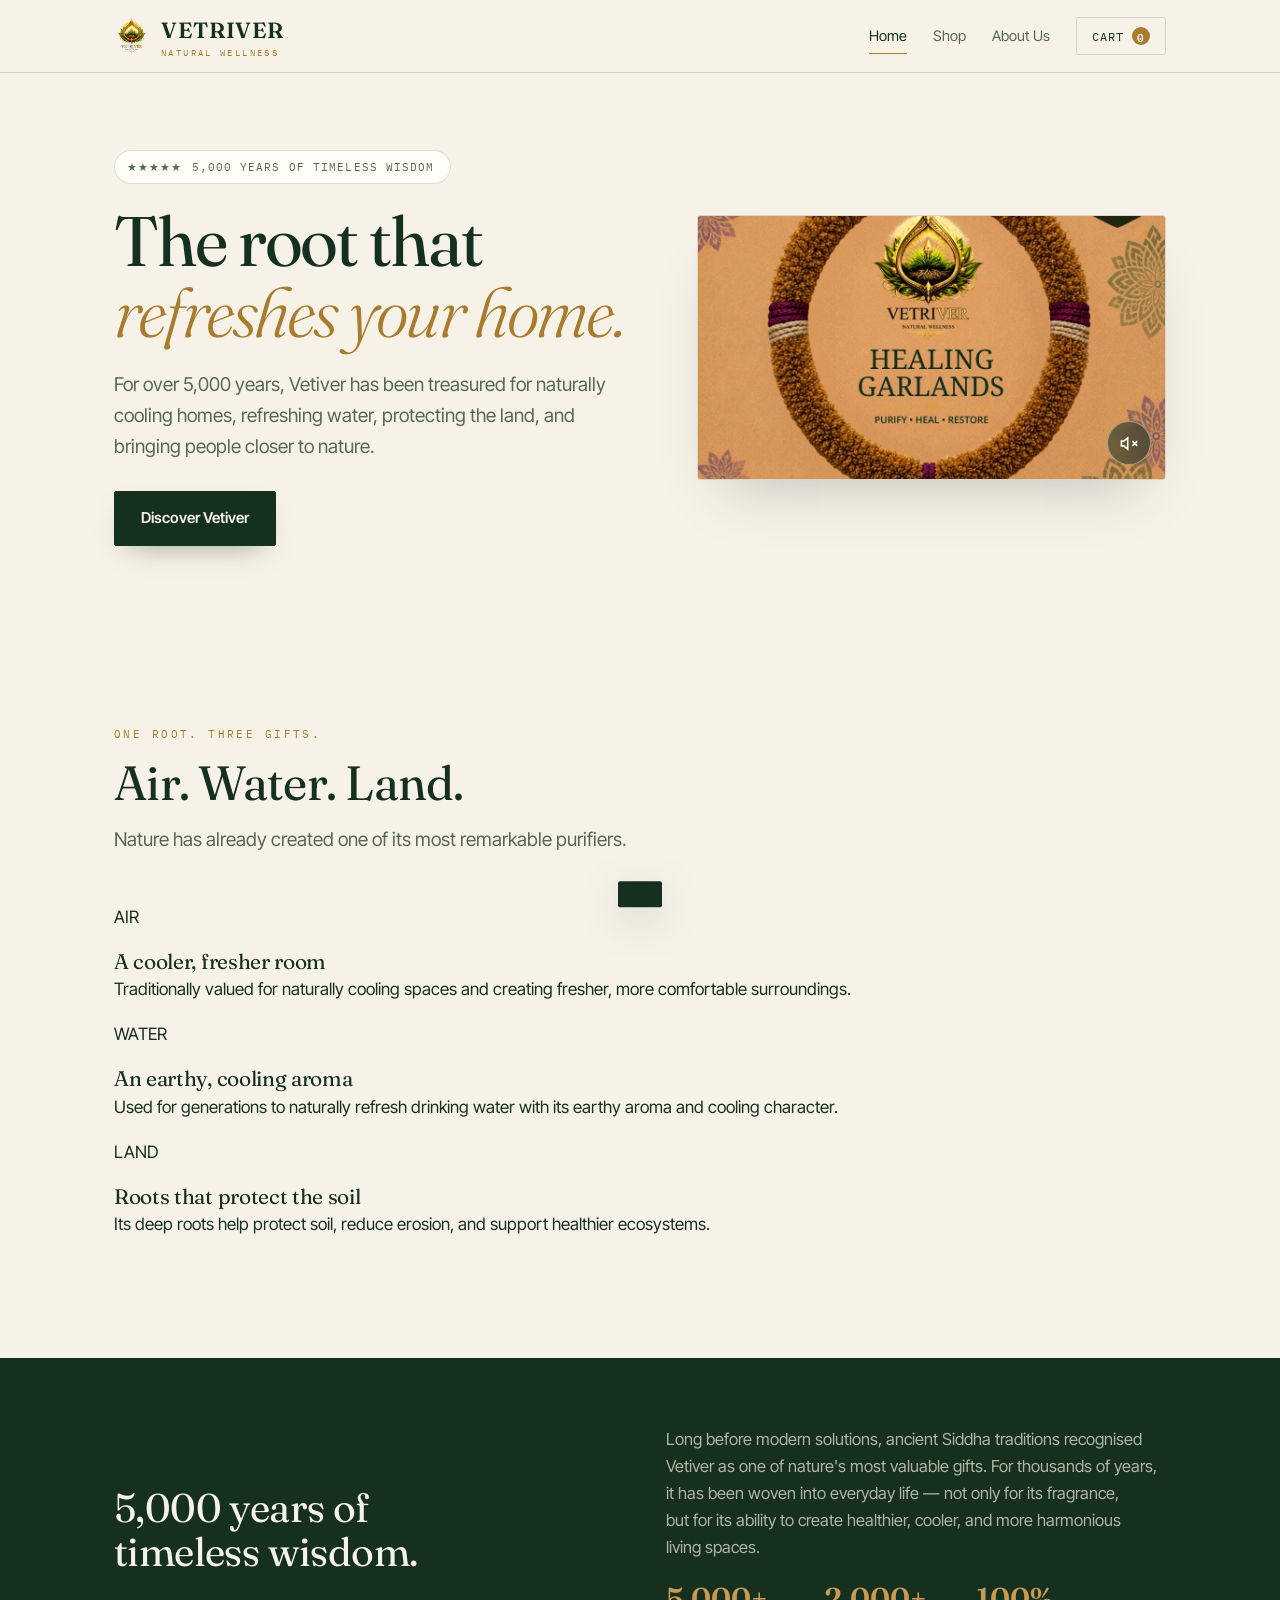
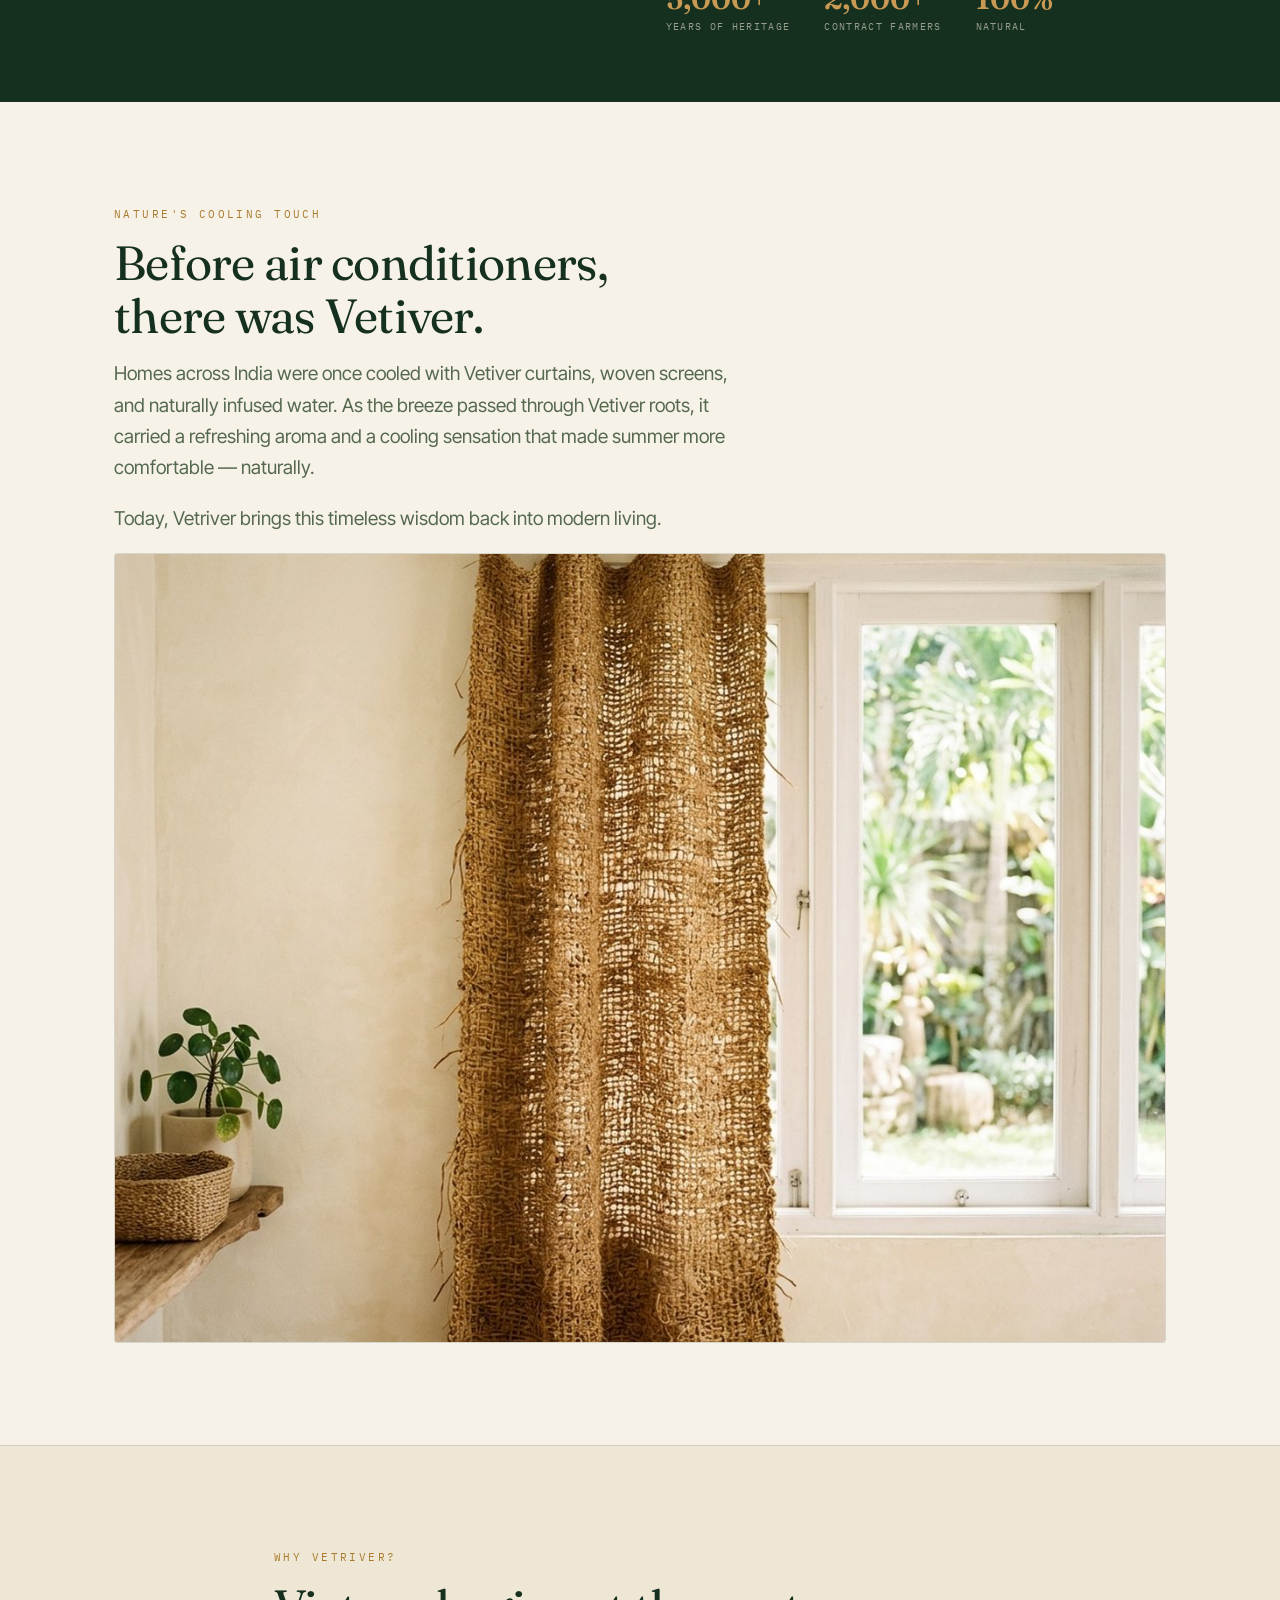
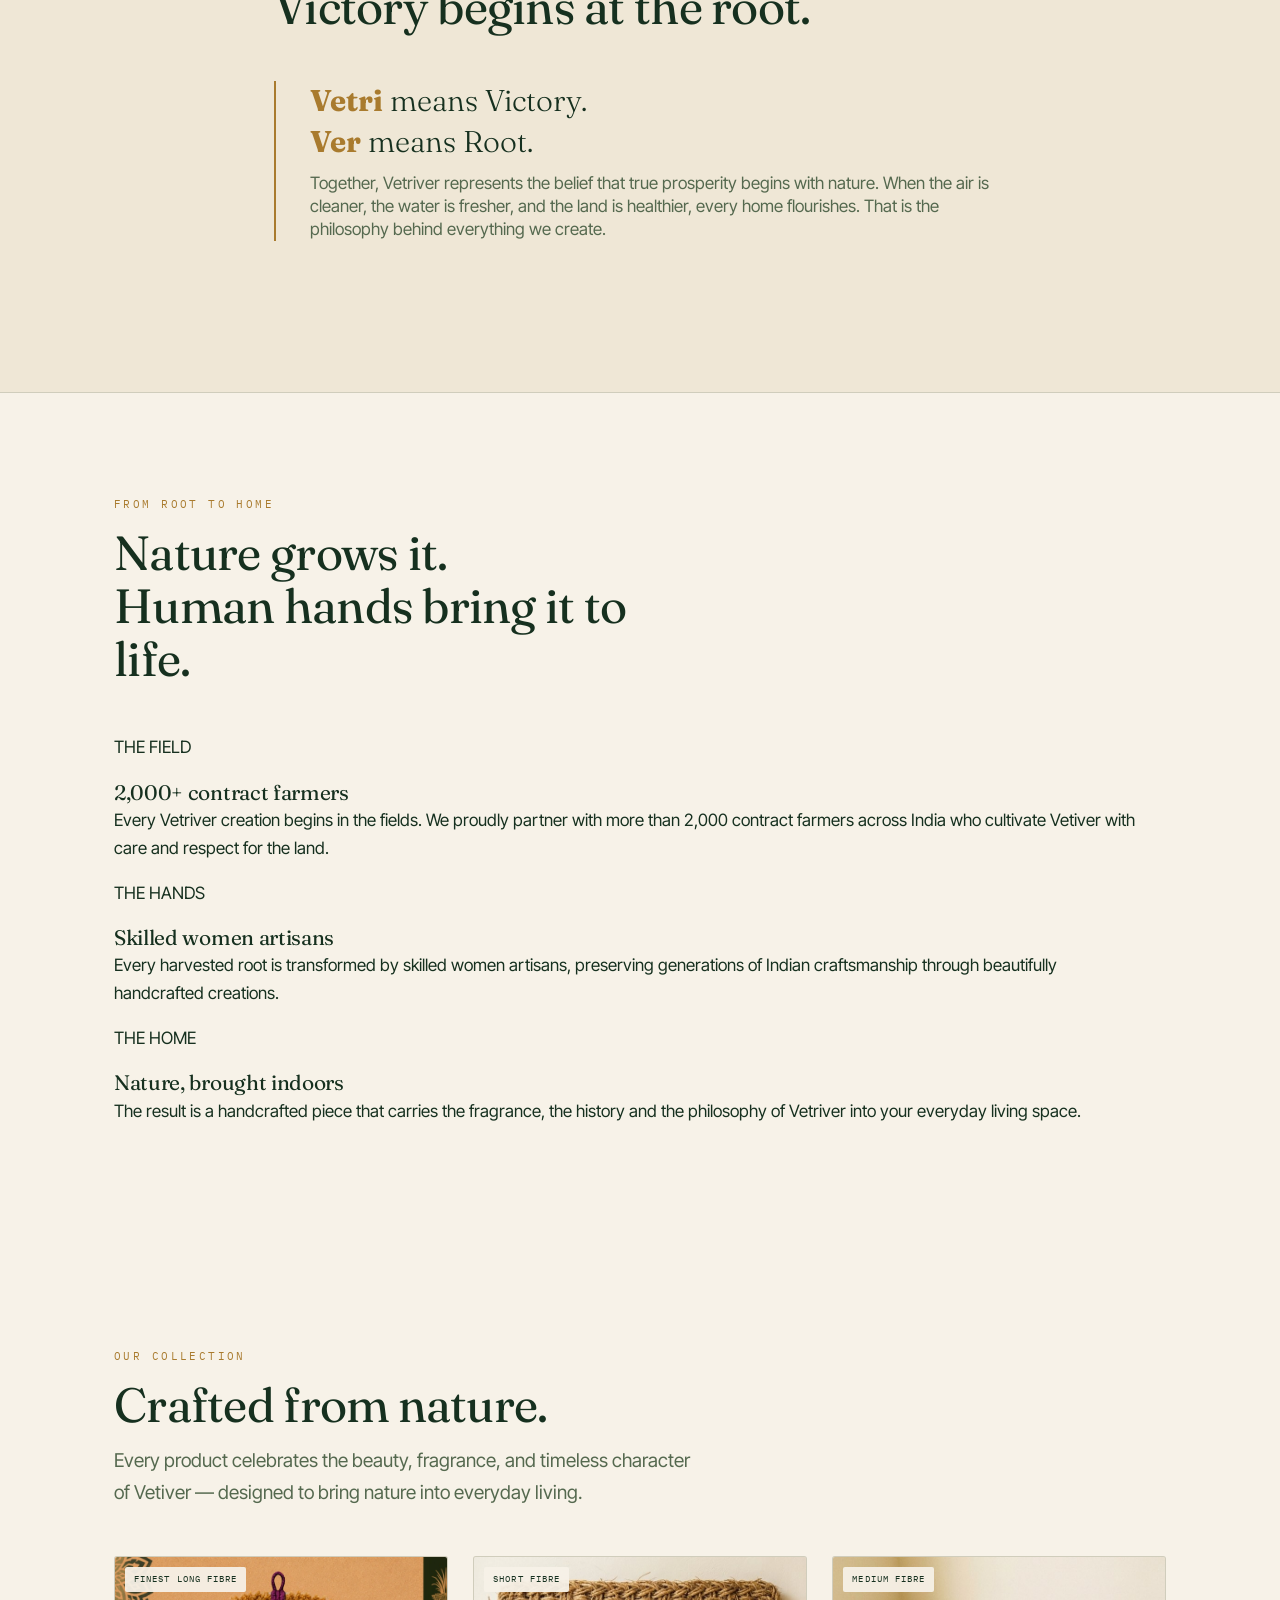
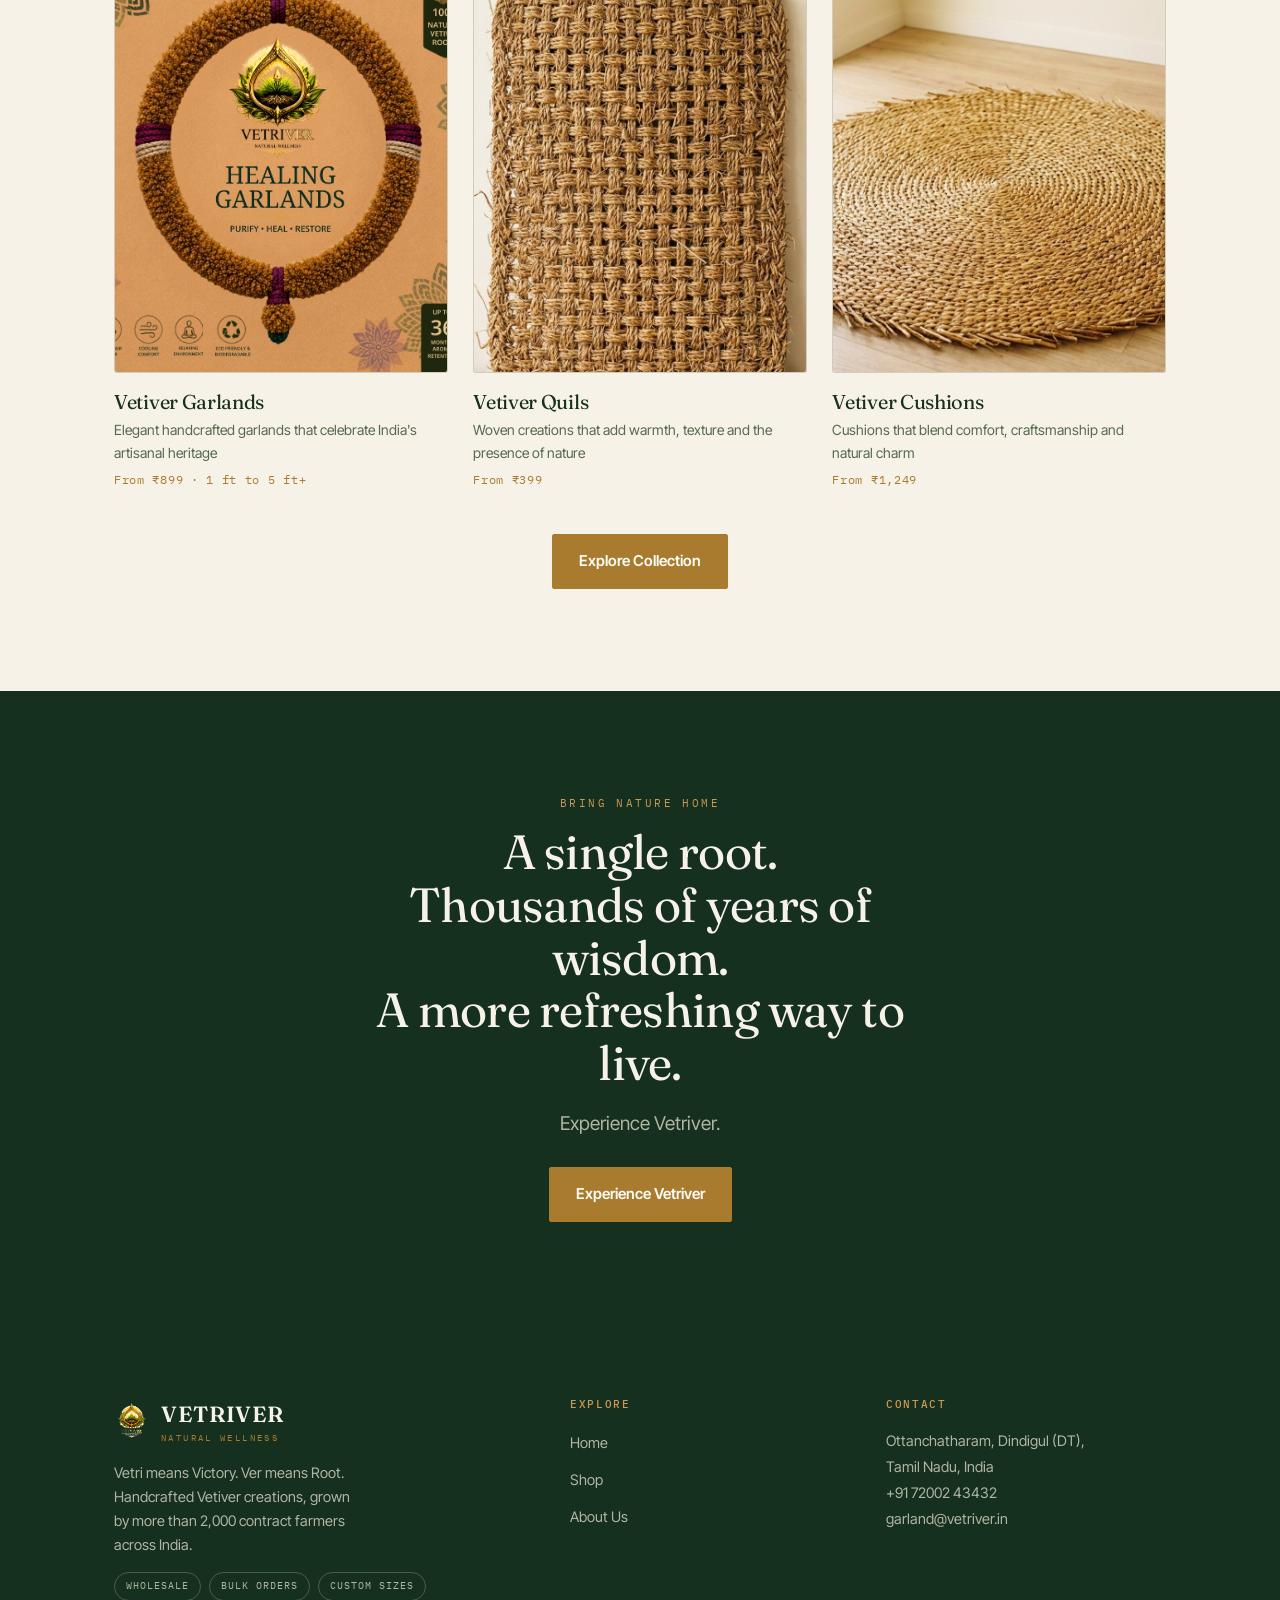
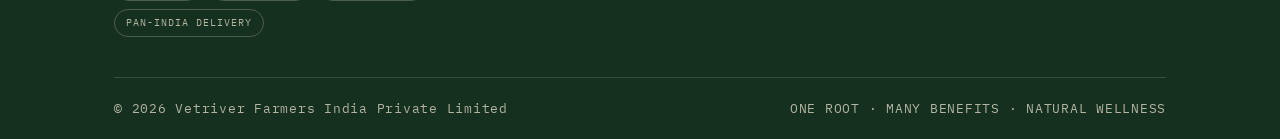
==== commit 760e2b09: "Consolidate to a single 3-page luxury e-commerce site Rebuild as Home / Shop / About Us with the cli" ====
--- a/index.html
+++ b/index.html
@@ -5,15 +5,16 @@
 <meta name="viewport" content="width=device-width, initial-scale=1, viewport-fit=cover">
 <meta name="theme-color" content="#F7F2E8">
 
-<title>Vetriver — Vetiver Root, Direct from the Farm | Dindigul, Tamil Nadu</title>
-<meta name="description" content="India's largest independent-farmer vetiver network. 300+ tonnes harvested. Window hangings (malai), cushions and quils — direct from our Dindigul yard, no middlemen. Bulk and wholesale enquiries welcome. Call +91 72002 43432.">
-<link rel="canonical" href="https://vetriver.in/trade">
+<title>Vetriver — The Root That Refreshes Your Home | Vetiver Garlands, Quils &amp; Cushions</title>
+<meta name="description" content="For over 5,000 years, Vetiver has cooled homes, purified water and protected the land. Handcrafted Vetiver garlands, quils and cushions — grown by 2,000+ contract farmers across India, woven by hand.">
+<link rel="canonical" href="https://vetriver.in/">
 
 <meta property="og:type" content="website">
-<meta property="og:site_name" content="Vetriver Natural Wellness">
-<meta property="og:title" content="Vetriver — Vetiver Root, Direct from the Farm">
-<meta property="og:description" content="300+ tonnes of farmer-grown vetiver. Window hangings, cushions, quils. No middlemen. Dindigul, Tamil Nadu.">
+<meta property="og:site_name" content="Vetriver">
+<meta property="og:title" content="Vetriver — The Root That Refreshes Your Home">
+<meta property="og:description" content="5,000 years of timeless wisdom. Handcrafted Vetiver garlands, quils and cushions, direct from Dindigul, Tamil Nadu.">
 <meta property="og:image" content="https://vetriver.in/assets/h-garland.jpg">
+<meta property="og:url" content="https://vetriver.in/">
 <meta name="twitter:card" content="summary_large_image">
 
 <link rel="icon" href="assets/logo-light.png">
@@ -25,33 +26,46 @@
 <script type="application/ld+json">
 {
   "@context": "https://schema.org",
-  "@type": "LocalBusiness",
-  "@id": "https://vetriver.in/#trade",
-  "name": "Vetriver Farmers India Private Limited",
-  "image": "https://vetriver.in/assets/h-garland.jpg",
-  "description": "India's largest independent-farmer vetiver network. Vetiver root window hangings (malai), cushions and quils, direct from the Dindigul yard.",
-  "telephone": "+91-7200243432",
-  "email": "garland@vetriver.in",
-  "url": "https://vetriver.in/trade",
-  "priceRange": "₹₹",
-  "address": {
-    "@type": "PostalAddress",
-    "streetAddress": "Ottanchatharam",
-    "addressLocality": "Dindigul",
-    "addressRegion": "Tamil Nadu",
-    "postalCode": "624619",
-    "addressCountry": "IN"
-  },
-  "openingHoursSpecification": [{
-    "@type": "OpeningHoursSpecification",
-    "dayOfWeek": ["Monday","Tuesday","Wednesday","Thursday","Friday","Saturday"],
-    "opens": "09:00", "closes": "18:00"
-  }],
-  "makesOffer": [
-    { "@type": "Offer", "itemOffered": { "@type": "Product", "name": "Vetiver Window Hanging (Malai) — 1 ft, 2 ft, 3 ft" } },
-    { "@type": "Offer", "itemOffered": { "@type": "Product", "name": "Long Window Garland" } },
-    { "@type": "Offer", "itemOffered": { "@type": "Product", "name": "Vetiver Root Cushion" } },
-    { "@type": "Offer", "itemOffered": { "@type": "Product", "name": "Vetiver Root Quils" } }
+  "@graph": [
+    {
+      "@type": "Organization",
+      "@id": "https://vetriver.in/#org",
+      "name": "Vetriver Farmers India Private Limited",
+      "alternateName": "Vetriver",
+      "url": "https://vetriver.in/",
+      "logo": "https://vetriver.in/assets/logo-light.png",
+      "description": "Vetri means Victory. Ver means Root. Handcrafted Vetiver garlands, quils and cushions, grown by more than 2,000 contract farmers across India.",
+      "telephone": "+91-7200243432",
+      "email": "garland@vetriver.in",
+      "address": {
+        "@type": "PostalAddress",
+        "streetAddress": "Ottanchatharam",
+        "addressLocality": "Dindigul",
+        "addressRegion": "Tamil Nadu",
+        "postalCode": "624619",
+        "addressCountry": "IN"
+      }
+    },
+    {
+      "@type": "Product",
+      "@id": "https://vetriver.in/#garland",
+      "name": "Vetiver Garland — 1 ft, 2 ft, 3 ft, 5 ft",
+      "image": ["https://vetriver.in/assets/garland-1ft.jpg","https://vetriver.in/assets/garland-2ft.jpg","https://vetriver.in/assets/garland-3ft.jpg"],
+      "description": "Elegant handcrafted vetiver root garlands that naturally enhance interiors while celebrating India's rich artisanal heritage.",
+      "brand": { "@type": "Brand", "name": "Vetriver" },
+      "material": "Vetiver root (Chrysopogon zizanioides)",
+      "countryOfOrigin": "IN",
+      "offers": { "@type": "AggregateOffer", "priceCurrency": "INR", "lowPrice": "899", "highPrice": "2999", "offerCount": "4" }
+    },
+    {
+      "@type": "ItemList",
+      "@id": "https://vetriver.in/#catalogue",
+      "name": "Vetriver products",
+      "itemListElement": [
+        { "@type": "ListItem", "position": 1, "item": { "@type": "Product", "name": "Vetiver Cushion", "image": "https://vetriver.in/assets/c-mat.jpg", "offers": { "@type": "Offer", "price": "1249", "priceCurrency": "INR" } } },
+        { "@type": "ListItem", "position": 2, "item": { "@type": "Product", "name": "Vetiver Quils", "image": "https://vetriver.in/assets/c-pad.jpg", "offers": { "@type": "Offer", "price": "399", "priceCurrency": "INR" } } }
+      ]
+    }
   ]
 }
 </script>
@@ -60,19 +74,37 @@
 
 <a class="skip" href="#top">Skip to content</a>
 
+<div class="splash" aria-hidden="true">
+  <img src="assets/logo-light.png" alt="">
+  <small>Vetriver</small>
+</div>
+
 <header>
   <nav class="wrap">
-    <a class="brand" href="#top">
+    <a class="brand" href="index.html">
       <img src="assets/logo-light.png" alt="" width="36">
       <span><b>VETRIVER</b><small>Natural Wellness</small></span>
     </a>
     <div class="navlinks">
-      <a href="#range">The Range</a>
-      <a href="#farm">The Farm</a>
-      <a href="#reviews">Reviews</a>
-      <a href="#visit">Visit</a>
-    </div>
-    <a class="btn btn-solid btn-sm" href="tel:+917200243432">Call us</a>
+      <a href="index.html" aria-current="page">Home</a>
+      <a href="shop.html">Shop</a>
+      <a href="about.html">About Us</a>
+    </div>
+    <button class="cart-btn" id="cartBtn" aria-label="Open cart" aria-controls="drawer" aria-expanded="false">
+      CART <span class="cart-count" id="cartCount">0</span>
+    </button>
+    <details class="menu" id="mobileMenu">
+      <summary aria-label="Menu">
+        <svg width="20" height="20" viewBox="0 0 24 24" fill="none" stroke="currentColor" stroke-width="2" aria-hidden="true">
+          <line x1="3" y1="6" x2="21" y2="6"/><line x1="3" y1="12" x2="21" y2="12"/><line x1="3" y1="18" x2="21" y2="18"/>
+        </svg>
+      </summary>
+      <div class="menu-panel">
+        <a href="index.html" aria-current="page">Home</a>
+        <a href="shop.html">Shop</a>
+        <a href="about.html">About Us</a>
+      </div>
+    </details>
   </nav>
 </header>
 
@@ -84,26 +116,22 @@
     <div>
       <span class="rating">
         <span class="stars" aria-hidden="true">★★★★★</span>
-        <span>Grown in Dindigul · Tamil Nadu</span>
+        <span>5,000 Years of Timeless Wisdom</span>
       </span>
-      <h1>Three hundred tonnes<em>of root, and counting.</em></h1>
+      <h1>The root that<em>refreshes your home.</em></h1>
       <p class="lede">
-        We buy the vetiver harvest straight from independent farmers around
-        Ottanchatharam — the whole crop, at a committed price, before it is dug.
-        Then we clean it, grade it, and make everything it can become.
+        For over 5,000 years, Vetiver has been treasured for naturally cooling homes,
+        refreshing water, protecting the land, and bringing people closer to nature.
       </p>
       <div class="hero-cta">
-        <a class="btn btn-solid" href="tel:+917200243432">Call +91 72002 43432</a>
-        <a class="btn btn-ghost" href="https://wa.me/917200243432" target="_blank" rel="noopener">
-          WhatsApp us
-        </a>
+        <a class="btn btn-solid" href="#collection">Discover Vetiver</a>
       </div>
     </div>
 
     <div class="hero-img">
       <video id="heroVideo" src="assets/hero.mp4" poster="assets/h-garland.jpg"
              autoplay muted loop playsinline
-             aria-label="Vetriver window hanging — handwoven vetiver root product video"></video>
+             aria-label="Vetriver garland — handwoven vetiver root product video"></video>
       <button class="mute-btn" id="muteBtn" data-muted="true" aria-label="Unmute video">
         <svg class="icon-off" viewBox="0 0 24 24" fill="none" stroke="currentColor" stroke-width="2" aria-hidden="true">
           <path d="M11 5 6 9H3v6h3l5 4V5Z"/><line x1="23" y1="9" x2="17" y2="15"/><line x1="17" y1="9" x2="23" y2="15"/>
@@ -116,213 +144,189 @@
   </div>
 </section>
 
-<!-- ==================== NO MIDDLEMEN ==================== -->
+<!-- ==================== ONE ROOT. THREE GIFTS. ==================== -->
+<section id="gifts">
+  <div class="wrap">
+    <div class="sec-head rv">
+      <p class="eyebrow">One root. Three gifts.</p>
+      <h2>Air. Water. Land.</h2>
+      <p class="lede" style="margin-top:14px">
+        Nature has already created one of its most remarkable purifiers.
+      </p>
+    </div>
+
+    <div class="supply">
+      <article class="rv">
+        <p class="n">AIR</p>
+        <h3>A cooler, fresher room</h3>
+        <p>Traditionally valued for naturally cooling spaces and creating fresher, more comfortable surroundings.</p>
+      </article>
+      <article class="rv">
+        <p class="n">WATER</p>
+        <h3>An earthy, cooling aroma</h3>
+        <p>Used for generations to naturally refresh drinking water with its earthy aroma and cooling character.</p>
+      </article>
+      <article class="rv">
+        <p class="n">LAND</p>
+        <h3>Roots that protect the soil</h3>
+        <p>Its deep roots help protect soil, reduce erosion, and support healthier ecosystems.</p>
+      </article>
+    </div>
+  </div>
+</section>
+
+<!-- ==================== A LEGACY OF NATURE ==================== -->
 <div class="band">
   <div class="wrap">
-    <h2>Straight from our own yard. No middlemen.</h2>
+    <h2>5,000 years of timeless wisdom.</h2>
     <div>
       <p>
-        Most sellers buy a sack of roots from a trader and call it sourcing. We work
-        the other end of the chain — the farmer's end — which is why we can price the
-        way we do, and why we can tell you exactly which field your order came from.
+        Long before modern solutions, ancient Siddha traditions recognised Vetiver as one
+        of nature's most valuable gifts. For thousands of years, it has been woven into
+        everyday life — not only for its fragrance, but for its ability to create
+        healthier, cooler, and more harmonious living spaces.
       </p>
       <div class="figs">
-        <div><b>300+</b><span>Tonnes a year</span></div>
-        <div><b>0</b><span>Middlemen</span></div>
-        <div><b>100%</b><span>Farmer-grown</span></div>
+        <div><b>5,000+</b><span>Years of heritage</span></div>
+        <div><b>2,000+</b><span>Contract farmers</span></div>
+        <div><b>100%</b><span>Natural</span></div>
       </div>
     </div>
   </div>
 </div>
 
-<!-- ==================== THE RANGE ==================== -->
-<section id="range">
-  <div class="wrap">
+<!-- ==================== NATURE'S COOLING TOUCH ==================== -->
+<section id="cooling">
+  <div class="wrap">
+    <div class="heritage-grid">
+      <div class="rv">
+        <p class="eyebrow">Nature's cooling touch</p>
+        <h2>Before air conditioners,<br>there was Vetiver.</h2>
+        <p class="lede" style="margin-top:16px">
+          Homes across India were once cooled with Vetiver curtains, woven screens, and
+          naturally infused water. As the breeze passed through Vetiver roots, it carried
+          a refreshing aroma and a cooling sensation that made summer more comfortable —
+          naturally.
+        </p>
+        <p class="lede" style="margin-top:14px">
+          Today, Vetriver brings this timeless wisdom back into modern living.
+        </p>
+      </div>
+      <div class="frame rv" style="border-radius:3px;overflow:hidden;border:1px solid var(--line)">
+        <img src="assets/c-curtain.jpg" loading="lazy"
+             alt="Traditional vetiver root curtain used to naturally cool Indian homes">
+      </div>
+    </div>
+  </div>
+</section>
+
+<!-- ==================== WHY VETRIVER — ETYMOLOGY ==================== -->
+<section id="why" style="background:var(--cream-2);border-block:1px solid var(--line)">
+  <div class="wrap" style="max-width:860px">
     <div class="sec-head rv">
-      <p class="eyebrow">The range</p>
-      <h2>One root. Everything it can become.</h2>
+      <p class="eyebrow">Why Vetriver?</p>
+      <h2>Victory begins at the root.</h2>
+    </div>
+    <div class="pull-quote rv">
+      <p><b>Vetri</b> means Victory.<br><b>Ver</b> means Root.</p>
+      <p style="font-size:17px;color:var(--ink-soft);font-family:var(--body);font-weight:400">
+        Together, Vetriver represents the belief that true prosperity begins with nature.
+        When the air is cleaner, the water is fresher, and the land is healthier, every
+        home flourishes. That is the philosophy behind everything we create.
+      </p>
+    </div>
+  </div>
+</section>
+
+<!-- ==================== FROM ROOT TO HOME ==================== -->
+<section id="root-to-home">
+  <div class="wrap">
+    <div class="sec-head rv">
+      <p class="eyebrow">From root to home</p>
+      <h2>Nature grows it.<br>Human hands bring it to life.</h2>
+    </div>
+    <div class="supply">
+      <article class="rv">
+        <p class="n">THE FIELD</p>
+        <h3>2,000+ contract farmers</h3>
+        <p>Every Vetriver creation begins in the fields. We proudly partner with more than
+           2,000 contract farmers across India who cultivate Vetiver with care and respect
+           for the land.</p>
+      </article>
+      <article class="rv">
+        <p class="n">THE HANDS</p>
+        <h3>Skilled women artisans</h3>
+        <p>Every harvested root is transformed by skilled women artisans, preserving
+           generations of Indian craftsmanship through beautifully handcrafted creations.</p>
+      </article>
+      <article class="rv">
+        <p class="n">THE HOME</p>
+        <h3>Nature, brought indoors</h3>
+        <p>The result is a handcrafted piece that carries the fragrance, the history and
+           the philosophy of Vetriver into your everyday living space.</p>
+      </article>
+    </div>
+  </div>
+</section>
+
+<!-- ==================== OUR COLLECTION ==================== -->
+<section id="collection">
+  <div class="wrap">
+    <div class="sec-head rv">
+      <p class="eyebrow">Our collection</p>
+      <h2>Crafted from nature.</h2>
       <p class="lede" style="margin-top:14px">
-        The harvest is sorted by grade. The longest, finest fibre is tied into window
-        hangings. What follows becomes a cushion, a set of quils. Nothing is thrown away.
+        Every product celebrates the beauty, fragrance, and timeless character of
+        Vetiver — designed to bring nature into everyday living.
       </p>
     </div>
 
     <div class="cols rv">
-      <a class="col" href="https://wa.me/917200243432?text=I'm%20interested%20in%20the%20window%20hangings"
-         target="_blank" rel="noopener">
+      <a class="col" href="shop.html#buy">
         <div class="col-img">
           <span class="g">Finest long fibre</span>
-          <img src="assets/h-garland.jpg" alt="Handwoven vetiver root window hanging (malai)" loading="lazy">
-        </div>
-        <h3>Window Hanging (Malai)</h3>
-        <p>Hand-tied by rural women artisans</p>
-        <span class="from">From ₹899</span>
-        <div class="size-chips">
-          <span class="size-chip">1 ft</span>
-          <span class="size-chip">2 ft</span>
-          <span class="size-chip">3 ft</span>
-        </div>
+          <img src="assets/h-garland.jpg" alt="Handcrafted vetiver garland" loading="lazy">
+        </div>
+        <h3>Vetiver Garlands</h3>
+        <p>Elegant handcrafted garlands that celebrate India's artisanal heritage</p>
+        <span class="from">From ₹899 · 1 ft to 5 ft+</span>
       </a>
 
-      <a class="col" href="https://wa.me/917200243432?text=I'm%20interested%20in%20the%20long%20window%20garland"
-         target="_blank" rel="noopener">
+      <a class="col" href="shop.html#more">
         <div class="col-img">
-          <span class="g">Finest long fibre</span>
-          <img src="assets/h-garland.jpg" alt="Long vetiver root window garland" loading="lazy">
-        </div>
-        <h3>Long Window Garland</h3>
-        <p>The long-strand window piece</p>
-        <span class="from">From ₹1,699</span>
+          <span class="g">Short fibre</span>
+          <img src="assets/c-pad.jpg" alt="Handcrafted vetiver quils" loading="lazy">
+        </div>
+        <h3>Vetiver Quils</h3>
+        <p>Woven creations that add warmth, texture and the presence of nature</p>
+        <span class="from">From ₹399</span>
       </a>
 
-      <a class="col" href="https://wa.me/917200243432?text=I'm%20interested%20in%20vetiver%20cushions"
-         target="_blank" rel="noopener">
+      <a class="col" href="shop.html#more">
         <div class="col-img">
           <span class="g">Medium fibre</span>
-          <img src="assets/c-mat.jpg" alt="Woven vetiver root cushion" loading="lazy">
-        </div>
-        <h3>Cushion</h3>
-        <p>Woven root, cool to touch</p>
+          <img src="assets/c-mat.jpg" alt="Handcrafted vetiver cushion" loading="lazy">
+        </div>
+        <h3>Vetiver Cushions</h3>
+        <p>Cushions that blend comfort, craftsmanship and natural charm</p>
         <span class="from">From ₹1,249</span>
       </a>
-
-      <a class="col" href="https://wa.me/917200243432?text=I'm%20interested%20in%20vetiver%20quils"
-         target="_blank" rel="noopener">
-        <div class="col-img">
-          <span class="g">Short fibre</span>
-          <img src="assets/c-pad.jpg" alt="Hand-rolled vetiver root quils" loading="lazy">
-        </div>
-        <h3>Quils</h3>
-        <p>Hand-rolled root quils</p>
-        <span class="from">From ₹399 · Bulk rates</span>
-      </a>
-    </div>
-  </div>
-</section>
-
-<!-- ==================== REVIEWS ==================== -->
-<section id="reviews">
-  <div class="wrap">
-    <div class="sec-head rv">
-      <p class="eyebrow">What people say</p>
-      <h2>Voices from the doorway.</h2>
-    </div>
-    <div class="quotes rv">
-      <figure class="quote">
-        <span class="stars" role="img" aria-label="Rated 5 out of 5">★★★★★</span>
-        <blockquote>
-          “Hung it at the front door in May. The whole hall smells of wet earth after
-          I spray it. My mother says it is exactly like her childhood home.”
-        </blockquote>
-        <cite>Lakshmi V</cite>
-        <small>Madurai</small>
-      </figure>
-      <figure class="quote">
-        <span class="stars" role="img" aria-label="Rated 5 out of 5">★★★★★</span>
-        <blockquote>
-          “We ordered cushions for all four rooms at the guest house. Cool to sit on
-          and the rooms smell clean instead of like plastic.”
-        </blockquote>
-        <cite>Ranjith Kumar</cite>
-        <small>Bulk buyer · Kodaikanal</small>
-      </figure>
-      <figure class="quote">
-        <span class="stars" role="img" aria-label="Rated 5 out of 5">★★★★★</span>
-        <blockquote>
-          “Ordered garlands for the temple. They arrived tied properly, not glued.
-          You can tell it is made by hand. We have ordered three times now.”
-        </blockquote>
-        <cite>Suresh Iyer</cite>
-        <small>Repeat customer · Coimbatore</small>
-      </figure>
-    </div>
-
-    <!-- Honest placeholder note. Real reviews replace these before launch. -->
-    <p style="margin-top:26px;font-family:var(--mono);font-size:11.5px;
-              color:var(--ink-soft);letter-spacing:.04em">
-      Replace these with real Google reviews before launch — see PLAN.md.
-    </p>
-  </div>
-</section>
-
-<!-- ==================== THE FARM ==================== -->
-<section id="farm">
-  <div class="wrap">
-    <div class="sec-head rv">
-      <p class="eyebrow">The farm</p>
-      <h2>Vetiver takes eighteen months<br>to be worth digging up.</h2>
-      <p class="lede" style="margin-top:14px">
-        The roots go down two metres or more. That is the whole point of the plant —
-        it holds the soil, it survives the dry months, and when you finally dig it,
-        the fibre is long enough to weave. There is no way to hurry it.
-      </p>
-      <div class="hero-cta">
-        <a class="btn btn-gold" href="https://wa.me/917200243432?text=I'd%20like%20to%20discuss%20a%20bulk%20or%20wholesale%20order"
-           target="_blank" rel="noopener">Talk to us about bulk</a>
-      </div>
-    </div>
-  </div>
-</section>
-
-<!-- ==================== VISIT ==================== -->
-<section id="visit" style="background:var(--cream-2);border-top:1px solid var(--line)">
-  <div class="wrap">
-    <div class="visit">
-      <div class="rv">
-        <p class="eyebrow">Come and see it</p>
-        <h2>The yard at Ottanchatharam</h2>
-        <p class="lede" style="margin:16px 0 22px">
-          Come and smell the drying yard. Pick up a root, break it, see how it is
-          graded. If you are buying in quantity, this is the only way to buy it properly.
-        </p>
-        <address class="addr">
-          Vetriver Farmers India Private Limited<br>
-          Ottanchatharam, Dindigul (DT),<br>
-          Tamil Nadu, India
-        </address>
-        <p class="hours">Open Mon – Sat · 9:00 AM – 6:00 PM</p>
-
-        <div class="map">
-          <iframe
-            src="https://www.google.com/maps?q=Ottanchatharam,Dindigul,Tamil%20Nadu&output=embed"
-            loading="lazy" referrerpolicy="no-referrer-when-downgrade"
-            title="Vetriver, Ottanchatharam, Dindigul"></iframe>
-        </div>
-      </div>
-
-      <div class="panels rv">
-        <div class="panel">
-          <h4>Call to order</h4>
-          <a class="big" href="tel:+917200243432">+91 72002 43432</a>
-          <p>
-            Talk to us directly about sizes, quantities and custom orders. For anything
-            above a few kilos, a call will always get you a better answer than a form.
-          </p>
-          <a class="btn btn-solid" href="tel:+917200243432">Call now</a>
-        </div>
-
-        <div class="panel">
-          <h4>Or message us</h4>
-          <a class="big" href="mailto:garland@vetriver.in">garland@vetriver.in</a>
-          <p>
-            Send photos, measurements, or a purchase order. We reply on WhatsApp
-            within the working day.
-          </p>
-          <a class="btn btn-gold" href="https://wa.me/917200243432" target="_blank" rel="noopener">
-            WhatsApp us
-          </a>
-        </div>
-
-        <div class="panel">
-          <h4>Our guarantee</h4>
-          <span class="big" style="font-size:22px">“One root. Many benefits.”</span>
-          <p style="margin-top:10px">
-            If it arrives damaged, we replace it. If the grade is not what you were
-            promised, we take it back. We are the farm, so there is nobody for us
-            to blame.
-          </p>
-        </div>
-      </div>
+    </div>
+
+    <div class="hero-cta" style="margin-top:clamp(30px,4vw,44px);justify-content:center">
+      <a class="btn btn-gold" href="shop.html">Explore Collection</a>
+    </div>
+  </div>
+</section>
+
+<!-- ==================== FINAL: BRING NATURE HOME ==================== -->
+<section id="final" style="background:var(--ink);color:var(--cream);text-align:center">
+  <div class="wrap" style="max-width:680px">
+    <p class="eyebrow" style="color:var(--gold-lit);justify-content:center">Bring nature home</p>
+    <h2 style="color:var(--cream)">A single root.<br>Thousands of years of wisdom.<br>A more refreshing way to live.</h2>
+    <p class="lede" style="color:rgba(239,231,214,.72);margin:18px auto 0">Experience Vetriver.</p>
+    <div class="hero-cta" style="justify-content:center;margin-top:28px">
+      <a class="btn btn-gold" href="shop.html">Experience Vetriver</a>
     </div>
   </div>
 </section>
@@ -333,13 +337,13 @@
   <div class="wrap">
     <div class="foot">
       <div>
-        <a class="brand" href="#top" style="margin-bottom:16px">
+        <a class="brand" href="index.html" style="margin-bottom:16px">
           <img src="assets/logo-light.png" alt="" width="38">
           <span><b>VETRIVER</b><small>Natural Wellness</small></span>
         </a>
         <p style="max-width:36ch;font-size:14.5px">
-          India's largest independent-farmer vetiver network. Grown, graded and
-          handmade in Dindigul, Tamil Nadu.
+          Vetri means Victory. Ver means Root. Handcrafted Vetiver creations, grown by
+          more than 2,000 contract farmers across India.
         </p>
         <div class="chips">
           <span class="chip">Wholesale</span>
@@ -351,11 +355,9 @@
       <div>
         <h4>Explore</h4>
         <ul>
-          <li><a href="#range">The Range</a></li>
-          <li><a href="#farm">The Farm</a></li>
-          <li><a href="#reviews">Reviews</a></li>
-          <li><a href="#visit">Visit</a></li>
-          <li><a href="/">Shop online →</a></li>
+          <li><a href="index.html">Home</a></li>
+          <li><a href="shop.html">Shop</a></li>
+          <li><a href="about.html">About Us</a></li>
         </ul>
       </div>
       <div>
@@ -380,6 +382,83 @@
   <a class="btn btn-gold" href="https://wa.me/917200243432" target="_blank" rel="noopener">WhatsApp</a>
 </div>
 
+<!-- ==================== CART ==================== -->
+<div class="scrim" id="scrim"></div>
+<aside class="drawer" id="drawer" role="dialog" aria-modal="true" aria-labelledby="drawerTitle">
+  <div class="drawer-top">
+    <h3 id="drawerTitle">Your cart</h3>
+    <button id="closeCart" aria-label="Close cart">×</button>
+  </div>
+
+  <div class="drawer-body">
+    <div id="stepCart">
+      <div id="cartBody"></div>
+    </div>
+
+    <div id="stepShip" hidden>
+      <button class="back-link" id="backToCart">← Back to cart</button>
+      <div class="step-head"><b>STEP 2 OF 2</b> · Delivery details</div>
+      <div class="form-err" id="formErr"></div>
+
+      <div class="form">
+        <div class="field">
+          <label for="fName">Full name</label>
+          <input id="fName" autocomplete="name" placeholder="Who should we address it to?">
+        </div>
+        <div class="row">
+          <div class="field">
+            <label for="fPhone">Mobile</label>
+            <input id="fPhone" inputmode="numeric" autocomplete="tel"
+                   maxlength="10" placeholder="10 digits">
+          </div>
+          <div class="field">
+            <label for="fPin">PIN code</label>
+            <input id="fPin" inputmode="numeric" autocomplete="postal-code"
+                   maxlength="6" placeholder="6 digits">
+          </div>
+        </div>
+        <div class="field">
+          <label for="fEmail">Email</label>
+          <input id="fEmail" type="email" autocomplete="email"
+                 placeholder="For your order confirmation">
+        </div>
+        <div class="field">
+          <label for="fAddr">Address</label>
+          <textarea id="fAddr" autocomplete="street-address"
+                    placeholder="House / flat, street, landmark"></textarea>
+        </div>
+        <div class="row">
+          <div class="field">
+            <label for="fCity">City</label>
+            <input id="fCity" autocomplete="address-level2" placeholder="City or town">
+          </div>
+          <div class="field">
+            <label for="fState">State</label>
+            <select id="fState" autocomplete="address-level1">
+              <option value="">Select</option>
+            </select>
+          </div>
+        </div>
+      </div>
+    </div>
+  </div>
+
+  <div class="drawer-foot">
+    <div class="total"><span>Total</span><b id="cartTotal">₹0</b></div>
+    <button class="btn btn-solid" id="checkoutBtn">Continue to delivery</button>
+    <p class="secure-note">
+      <svg width="12" height="12" viewBox="0 0 24 24" fill="none" stroke="currentColor" stroke-width="2" aria-hidden="true">
+        <rect x="4" y="11" width="16" height="10" rx="1.5"/><path d="M8 11V7a4 4 0 0 1 8 0v4"/>
+      </svg>
+      RAZORPAY · UPI · CARDS · NET BANKING
+    </p>
+  </div>
+</aside>
+
+<div class="toast" id="toast" role="status" aria-live="polite"></div>
+
+<script src="https://checkout.razorpay.com/v1/checkout.js" defer></script>
 <script src="assets/site.js"></script>
+<script src="assets/shop.js"></script>
 </body>
 </html>
--- a/assets/styles.css
+++ b/assets/styles.css
@@ -270,3 +270,288 @@
 .rv{opacity:0;transform:translateY(14px);transition:opacity .7s ease,transform .7s ease}
 .rv.in{opacity:1;transform:none}
 @media (prefers-reduced-motion: reduce){.rv{opacity:1;transform:none}}
+
+/* ================= SPLASH (logo-on-load) =================
+   Brief, then gone — this must never read as a loading screen. It fades
+   the moment the logo has been seen, and only plays once per browser
+   session so repeat page loads during the same visit aren't gated. */
+.splash{
+  position:fixed;inset:0;z-index:200;background:var(--ink);
+  display:flex;align-items:center;justify-content:center;
+  animation:splash-out .5s ease 1.05s forwards;
+}
+.splash img{width:64px;height:64px;animation:splash-in .6s ease both}
+.splash small{
+  position:absolute;bottom:calc(50% - 54px);left:50%;transform:translateX(-50%);
+  font-family:var(--mono);font-size:9.5px;letter-spacing:.32em;text-transform:uppercase;
+  color:var(--gold-lit);opacity:0;animation:splash-in .6s ease .15s both;
+}
+@keyframes splash-in{from{opacity:0;transform:translateY(8px) scale(.94)}to{opacity:1;transform:none}}
+@keyframes splash-out{to{opacity:0;visibility:hidden;pointer-events:none}}
+body.no-splash .splash{display:none}
+@media (prefers-reduced-motion: reduce){
+  .splash{animation:splash-out .01ms ease .01ms forwards}
+  .splash img,.splash small{animation:none;opacity:1;transform:none}
+}
+
+/* ================= MOBILE MENU ================= */
+.menu{display:none;position:relative}
+.menu>summary{
+  list-style:none;cursor:pointer;display:flex;align-items:center;
+  width:42px;height:42px;justify-content:center;
+  border:1px solid var(--line);border-radius:2px;color:var(--ink);
+}
+.menu>summary::-webkit-details-marker{display:none}
+.menu>summary:hover{border-color:var(--gold)}
+.menu[open]>summary{border-color:var(--gold);background:rgba(169,123,46,.08)}
+.menu-panel{
+  position:absolute;right:0;top:calc(100% + 12px);min-width:190px;
+  background:var(--white);border:1px solid var(--line);border-radius:3px;
+  padding:6px;display:grid;gap:2px;box-shadow:0 20px 50px -18px rgba(22,48,31,.35);
+}
+.menu-panel a{
+  text-decoration:none;color:var(--ink-soft);font-size:15px;
+  padding:11px 13px;border-radius:2px;transition:.15s;
+}
+.menu-panel a:hover{color:var(--ink);background:rgba(169,123,46,.09)}
+.menu-panel a[aria-current]{color:var(--ink);background:rgba(169,123,46,.09)}
+@media(max-width:900px){.menu{display:block}}
+
+/* ================= CART BUTTON ================= */
+.cart-btn{
+  display:flex;align-items:center;gap:8px;cursor:pointer;
+  background:transparent;border:1px solid var(--line);color:var(--ink);
+  font-family:var(--mono);font-size:12px;letter-spacing:.08em;
+  padding:9px 15px;border-radius:2px;transition:.2s;
+}
+.cart-btn:hover{border-color:var(--gold);background:rgba(169,123,46,.07)}
+.cart-count{
+  background:var(--gold);color:var(--white);border-radius:20px;
+  min-width:18px;height:18px;display:grid;place-items:center;
+  font-size:11px;font-weight:600;padding:0 5px;
+}
+
+/* ================= SHOP PAGE ================= */
+.shop{display:grid;grid-template-columns:1fr 1fr;gap:clamp(34px,5vw,72px);align-items:start}
+@media(max-width:940px){.shop{grid-template-columns:1fr}}
+.gallery{display:grid;gap:12px;max-width:520px}
+.gallery .main{grid-column:1/-1;border-radius:3px;overflow:hidden;border:1px solid var(--line)}
+.gallery .main img{aspect-ratio:1;object-fit:cover;width:100%}
+.thumbs{display:grid;grid-template-columns:repeat(3,1fr);gap:12px}
+.thumbs button{
+  padding:0;border:1px solid var(--line);background:none;cursor:pointer;
+  border-radius:2px;overflow:hidden;transition:.2s;
+}
+.thumbs button[aria-current="true"]{border-color:var(--gold)}
+.thumbs button:hover{border-color:var(--gold)}
+.thumbs img{aspect-ratio:1;object-fit:cover;width:100%}
+.buybox h2{margin-bottom:8px}
+
+/* size selector — segmented control (Quils/Cushions have no variants, garlands do) */
+.sizes{display:flex;gap:8px;flex-wrap:wrap;margin:18px 0 4px}
+.sizes button{
+  font-family:var(--mono);font-size:12.5px;letter-spacing:.04em;
+  padding:9px 16px;min-height:44px;border-radius:2px;
+  background:transparent;border:1px solid var(--line);color:var(--ink-soft);
+  cursor:pointer;transition:color .2s,border-color .2s,background .2s;
+}
+.sizes button:hover{border-color:var(--gold);color:var(--ink)}
+.sizes button:focus-visible{outline:2px solid var(--gold);outline-offset:2px}
+.sizes button[aria-pressed="true"]{background:var(--ink);border-color:var(--ink);color:var(--cream);font-weight:600}
+
+/* variant cards — milld.com-style tiered picker, reuses .sizes so the same
+   JS/aria-pressed wiring drives both; this modifier just changes the shape */
+.sizes.cards{display:grid;grid-template-columns:repeat(auto-fit,minmax(112px,1fr));gap:10px;margin-top:16px}
+.sizes.cards button,.sizes.cards a{
+  position:relative;display:flex;flex-direction:column;align-items:flex-start;gap:3px;
+  min-height:auto;height:auto;padding:15px 14px 13px;text-align:left;
+}
+.sizes.cards .tier-label{font-size:13.5px;font-weight:600;font-family:var(--body);color:inherit}
+.sizes.cards .tier-price{font-family:var(--display);font-size:17px;font-weight:600}
+.sizes.cards button[aria-pressed="true"] .tier-price{color:var(--gold-lit)}
+.sizes.cards .tier-unit{font-family:var(--mono);font-size:9.5px;letter-spacing:.02em;opacity:.75}
+.sizes.cards .badge{
+  position:absolute;top:-9px;right:10px;background:var(--gold);color:var(--white);
+  font-family:var(--mono);font-size:8px;letter-spacing:.08em;text-transform:uppercase;
+  padding:3px 8px;border-radius:20px;white-space:nowrap;
+}
+.sizes.cards a.custom-tier{grid-column:1/-1;flex-direction:row;align-items:center;gap:10px;color:var(--ink-soft);text-decoration:none}
+.sizes.cards a.custom-tier .tier-price{font-size:14px}
+.sizes.cards a.custom-tier:hover{border-color:var(--gold);color:var(--ink)}
+
+.price{display:flex;align-items:baseline;gap:12px;margin:20px 0 6px}
+.price .amt{font-family:var(--display);font-size:38px;font-weight:600;color:var(--ink)}
+.price .mrp{color:var(--ink-soft);text-decoration:line-through;font-size:16px}
+.price .off{
+  font-family:var(--mono);font-size:11px;letter-spacing:.1em;
+  background:rgba(123,45,82,.1);border:1px solid rgba(169,123,46,.3);
+  color:var(--cord);padding:3px 8px;border-radius:2px;
+}
+.tax{font-family:var(--mono);font-size:11.5px;color:var(--ink-soft);letter-spacing:.05em}
+
+.stock{margin:24px 0;padding:16px 18px;border-radius:2px;border:1px solid var(--line);background:var(--cream-2)}
+.stock-row{display:flex;align-items:center;gap:9px;margin-bottom:11px}
+.dot{width:7px;height:7px;border-radius:50%;background:#4E9A63;box-shadow:0 0 0 0 rgba(78,154,99,.6);animation:pulse 2.4s infinite}
+@keyframes pulse{0%{box-shadow:0 0 0 0 rgba(78,154,99,.5)}70%{box-shadow:0 0 0 7px rgba(78,154,99,0)}100%{box-shadow:0 0 0 0 rgba(78,154,99,0)}}
+.stock.low .dot{background:#B67F1E;animation:none}
+.stock.out .dot{background:#A23B33;animation:none}
+.stock-label{font-family:var(--mono);font-size:11.5px;letter-spacing:.12em;text-transform:uppercase;color:var(--ink)}
+.bar{height:3px;background:var(--line);border-radius:3px;overflow:hidden}
+.bar i{display:block;height:100%;background:var(--gold);transition:width .7s ease}
+.stock small{display:block;margin-top:9px;font-size:12.5px;color:var(--ink-soft)}
+
+.qty{display:flex;align-items:center;gap:0;margin:22px 0;width:fit-content;border:1px solid var(--line);border-radius:2px;overflow:hidden}
+.qty button{width:44px;height:44px;background:transparent;border:0;cursor:pointer;color:var(--ink);font-size:19px;transition:.15s}
+.qty button:hover:not(:disabled){background:rgba(169,123,46,.1)}
+.qty button:disabled{opacity:.3;cursor:not-allowed}
+.qty span{width:52px;text-align:center;font-family:var(--mono);font-size:15px;border-inline:1px solid var(--line);line-height:44px}
+.buy-actions{display:flex;gap:12px;flex-wrap:wrap}
+.buy-actions .btn{flex:1;min-width:170px;justify-content:center}
+.btn:disabled{opacity:.45;cursor:not-allowed;transform:none}
+
+.assure{list-style:none;padding:22px 0 0;margin:24px 0 0;border-top:1px solid var(--line);display:grid;gap:11px}
+.assure li{display:flex;gap:10px;font-size:14.5px;color:var(--ink-soft);align-items:flex-start}
+.assure li::before{content:"✓";color:var(--gold);font-weight:700;flex-shrink:0}
+
+/* product cards below the fold — Cushion / Quils, simple add-to-cart */
+.catalogue-head{margin:clamp(70px,9vw,110px) 0 clamp(28px,3.5vw,44px);max-width:58ch}
+.grid{
+  display:grid;grid-template-columns:repeat(auto-fit,minmax(250px,1fr));
+  gap:1px;background:var(--line);border:1px solid var(--line);border-radius:3px;overflow:hidden;
+}
+.card{background:var(--white);padding:0;display:flex;flex-direction:column;transition:background .2s}
+.card:hover{background:var(--cream-2)}
+.card-img{position:relative;aspect-ratio:4/3;overflow:hidden;background:var(--cream-2)}
+.card-img img{width:100%;height:100%;object-fit:cover;transition:transform .5s ease}
+.card:hover .card-img img{transform:scale(1.04)}
+.grade{
+  position:absolute;top:0;left:0;z-index:2;background:var(--white);
+  border-right:1px solid var(--line);border-bottom:1px solid var(--line);
+  font-family:var(--mono);font-size:9.5px;letter-spacing:.13em;text-transform:uppercase;
+  color:var(--gold);padding:6px 10px;
+}
+.card-body{padding:18px 20px 20px;display:flex;flex-direction:column;flex:1}
+.card h3{font-size:18px;margin-bottom:4px}
+.card .tag{color:var(--ink-soft);font-size:13.5px;margin:0 0 14px;flex:1}
+.card-foot{display:flex;align-items:center;justify-content:space-between;gap:10px}
+.card .p{display:flex;align-items:baseline;gap:7px}
+.card .p b{font-family:var(--display);font-size:21px;color:var(--ink);font-weight:600}
+.card .p s{color:var(--ink-soft);font-size:12.5px}
+.card .add{
+  background:transparent;border:1px solid var(--line);color:var(--ink);
+  font-family:var(--body);font-size:13px;font-weight:600;cursor:pointer;
+  padding:9px 15px;border-radius:2px;transition:.18s;white-space:nowrap;
+}
+.card .add:hover:not(:disabled){background:var(--ink);border-color:var(--ink);color:var(--cream)}
+.card .add:disabled{opacity:.4;cursor:not-allowed}
+.card .st{font-family:var(--mono);font-size:10px;letter-spacing:.1em;text-transform:uppercase;margin-top:11px;display:flex;align-items:center;gap:6px;color:var(--ink-soft)}
+.card .st i{width:5px;height:5px;border-radius:50%;background:#4E9A63;display:block}
+.card .st.low i{background:#B67F1E}
+.card .st.out i{background:#A23B33}
+.card.sold .card-img img{filter:grayscale(.75) brightness(.85)}
+
+/* ================= CHECKOUT / ADDRESS FORM ================= */
+.step-head{display:flex;align-items:center;gap:8px;margin-bottom:16px;font-family:var(--mono);font-size:10.5px;letter-spacing:.14em;text-transform:uppercase;color:var(--ink-soft)}
+.step-head b{color:var(--gold)}
+.form{display:grid;gap:12px}
+.form .row{display:grid;grid-template-columns:1fr 1fr;gap:12px}
+.field label{display:block;font-family:var(--mono);font-size:10px;letter-spacing:.12em;text-transform:uppercase;color:var(--ink-soft);margin-bottom:5px}
+.field input,.field select,.field textarea{
+  width:100%;background:var(--white);border:1px solid var(--line);
+  color:var(--ink);font-family:var(--body);font-size:14.5px;
+  padding:11px 12px;border-radius:2px;transition:border-color .15s;
+}
+.field textarea{resize:vertical;min-height:64px}
+.field input:focus,.field select:focus,.field textarea:focus{outline:none;border-color:var(--gold)}
+.field input::placeholder,.field textarea::placeholder{color:#9AA394}
+.field select{appearance:none;cursor:pointer;
+  background-image:linear-gradient(45deg,transparent 50%,var(--gold) 50%),linear-gradient(135deg,var(--gold) 50%,transparent 50%);
+  background-position:calc(100% - 16px) 19px,calc(100% - 11px) 19px;
+  background-size:5px 5px,5px 5px;background-repeat:no-repeat;
+}
+.field.bad input,.field.bad select,.field.bad textarea{border-color:#A23B33}
+.err{color:#A23B33;font-size:13px;margin:2px 0 0;display:none}
+.err.show{display:block}
+.form-err{background:rgba(162,59,51,.09);border:1px solid rgba(162,59,51,.35);color:#8E332C;font-size:13.5px;padding:11px 13px;border-radius:2px;margin-bottom:14px;display:none}
+.form-err.show{display:block}
+.back-link{background:none;border:0;color:var(--ink-soft);cursor:pointer;font-size:13px;text-decoration:underline;padding:0;margin-bottom:16px}
+.back-link:hover{color:var(--gold)}
+
+/* ================= CART DRAWER ================= */
+.scrim{position:fixed;inset:0;background:rgba(22,48,31,.5);backdrop-filter:blur(3px);opacity:0;pointer-events:none;transition:.28s;z-index:80}
+.scrim.open{opacity:1;pointer-events:auto}
+.drawer{
+  position:fixed;top:0;right:0;bottom:0;width:min(420px,100%);
+  background:var(--cream);border-left:1px solid var(--line);z-index:90;
+  transform:translateX(100%);transition:transform .32s cubic-bezier(.4,0,.2,1);
+  display:flex;flex-direction:column;
+}
+.drawer.open{transform:none}
+.drawer-top{display:flex;justify-content:space-between;align-items:center;padding:22px 24px;border-bottom:1px solid var(--line)}
+.drawer-top h3{font-size:19px}
+.drawer-top button{background:none;border:0;color:var(--ink-soft);font-size:25px;cursor:pointer;line-height:1}
+.drawer-body{flex:1;overflow-y:auto;padding:24px}
+.line-item{display:flex;gap:14px;padding-bottom:20px;margin-bottom:20px;border-bottom:1px solid var(--line)}
+.line-item img{width:68px;height:68px;object-fit:cover;border-radius:2px;border:1px solid var(--line)}
+.line-item div{flex:1}
+.line-item b{display:block;font-family:var(--display);font-size:16px;font-weight:600;margin-bottom:3px}
+.line-item small{color:var(--ink-soft);font-family:var(--mono);font-size:12px}
+.line-item .rm{background:none;border:0;color:var(--ink-soft);cursor:pointer;font-size:12px;text-decoration:underline;padding:0;margin-top:6px;display:block}
+.empty{text-align:center;color:var(--ink-soft);padding:50px 0;font-size:15px}
+.drawer-foot{padding:22px 24px;border-top:1px solid var(--line);background:var(--cream-2)}
+.total{display:flex;justify-content:space-between;margin-bottom:16px;align-items:baseline}
+.total b{font-family:var(--display);font-size:26px;color:var(--ink)}
+.drawer-foot .btn{width:100%;justify-content:center}
+.secure-note{display:flex;align-items:center;justify-content:center;gap:7px;margin-top:13px;font-family:var(--mono);font-size:10.5px;letter-spacing:.08em;color:var(--ink-soft)}
+
+/* toast */
+.toast{
+  position:fixed;bottom:24px;left:50%;transform:translate(-50%,120%);
+  background:var(--ink);color:var(--cream);padding:13px 22px;border-radius:2px;
+  font-size:14px;font-weight:600;z-index:100;transition:transform .3s;
+  box-shadow:0 12px 40px -8px rgba(22,48,31,.5);
+}
+.toast.show{transform:translate(-50%,0)}
+
+/* ================= LOGIN GATE (shop buy-flow) ================= */
+.login-modal{
+  position:fixed;top:50%;left:50%;transform:translate(-50%,-50%) scale(.97);
+  width:min(880px,92vw);max-height:90vh;overflow:auto;
+  background:var(--white);border-radius:3px;z-index:95;
+  display:grid;grid-template-columns:1fr 1fr;
+  box-shadow:0 40px 100px -30px rgba(22,48,31,.5);
+  opacity:0;pointer-events:none;transition:opacity .25s ease,transform .25s ease;
+}
+.login-modal.open{opacity:1;pointer-events:auto;transform:translate(-50%,-50%) scale(1)}
+@media(max-width:760px){.login-modal{grid-template-columns:1fr}}
+.login-art{position:relative;background:var(--cream-2)}
+.login-art img{width:100%;height:100%;object-fit:cover;min-height:220px}
+@media(max-width:760px){.login-art{display:none}}
+.login-body{padding:clamp(28px,4vw,44px);position:relative;display:flex;flex-direction:column;gap:16px;justify-content:center}
+.login-close{
+  position:absolute;top:14px;right:14px;width:34px;height:34px;border-radius:50%;
+  border:1px solid var(--line);background:var(--white);color:var(--ink-soft);
+  cursor:pointer;display:flex;align-items:center;justify-content:center;font-size:18px;line-height:1;transition:.2s;
+}
+.login-close:hover{border-color:var(--gold);color:var(--ink)}
+.login-body h3{text-align:center;margin:6px 0 4px}
+.login-phone{display:flex;border:1px solid var(--line);border-radius:2px;overflow:hidden}
+.login-phone .cc{
+  display:flex;align-items:center;padding:0 14px;background:var(--cream-2);
+  font-family:var(--mono);font-size:14.5px;color:var(--ink-soft);border-right:1px solid var(--line);
+}
+.login-phone input{
+  flex:1;border:0;padding:13px 14px;font-family:var(--body);font-size:15px;color:var(--ink);background:var(--white);
+}
+.login-phone input:focus{outline:none}
+.login-check{display:flex;align-items:center;gap:9px;font-size:13.5px;color:var(--ink-soft);cursor:pointer}
+.login-legal{font-size:12px;color:var(--ink-soft);text-align:center;line-height:1.6;margin:0}
+.login-legal a{color:var(--gold);text-decoration:underline}
+
+/* ================= PULL-QUOTE (About page etymology) ================= */
+.pull-quote{
+  border-left:2px solid var(--gold);padding-left:clamp(20px,3vw,34px);
+  margin:clamp(30px,4vw,48px) 0;
+}
+.pull-quote p{font-family:var(--display);font-size:clamp(22px,2.6vw,30px);font-weight:300;line-height:1.35;margin:0 0 10px;color:var(--ink)}
+.pull-quote b{color:var(--gold)}
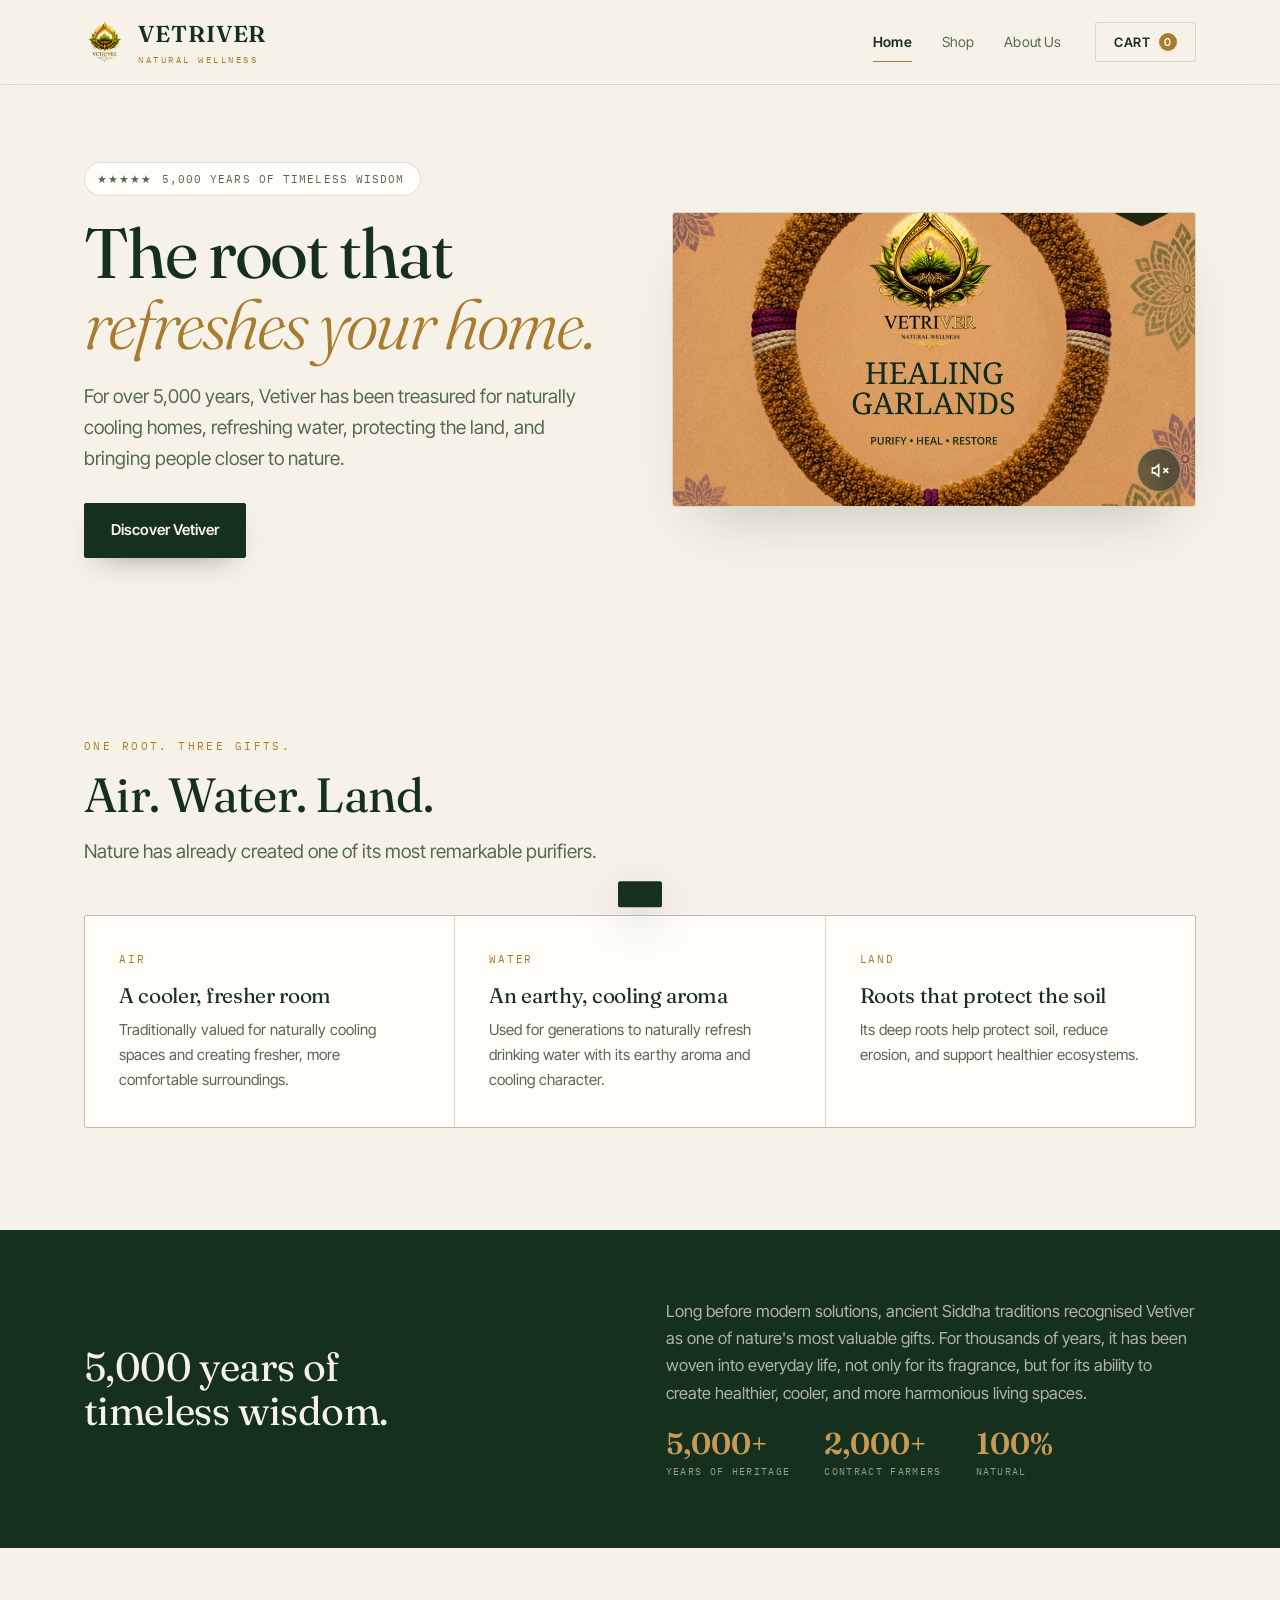
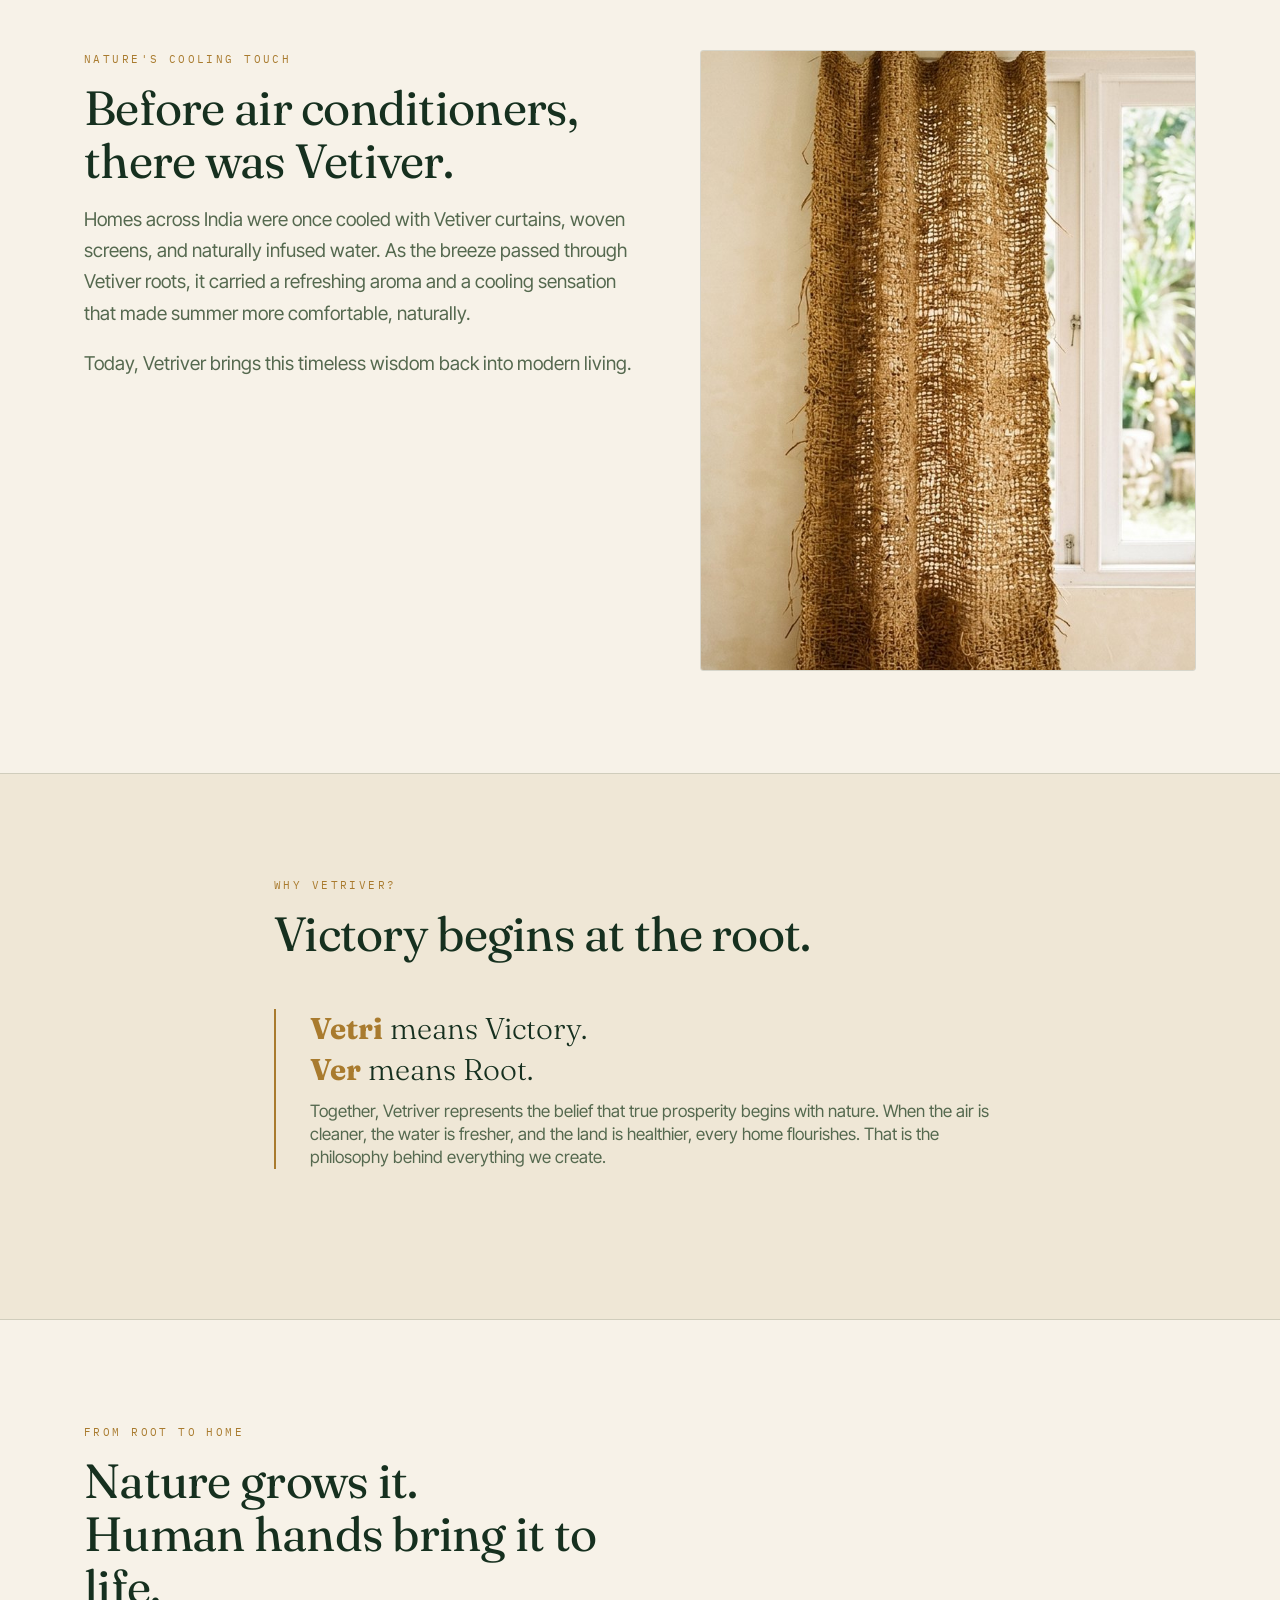
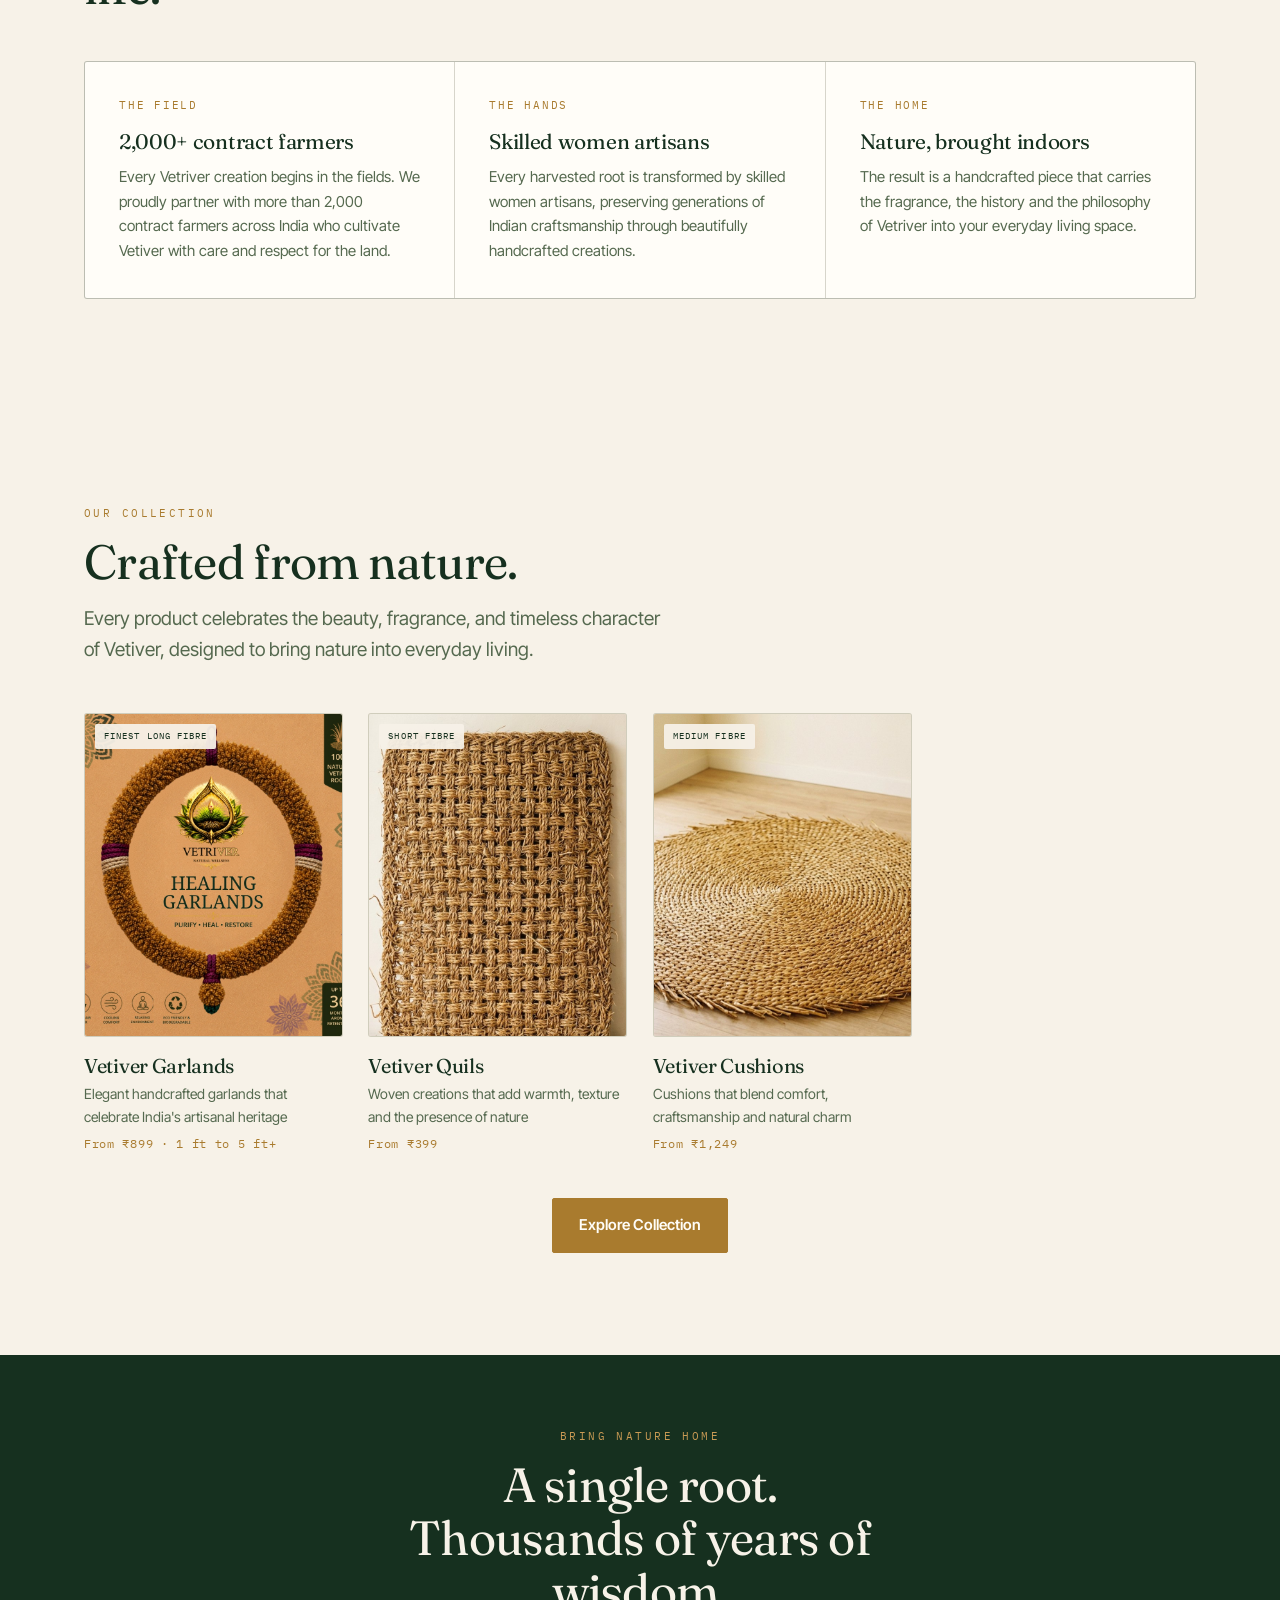
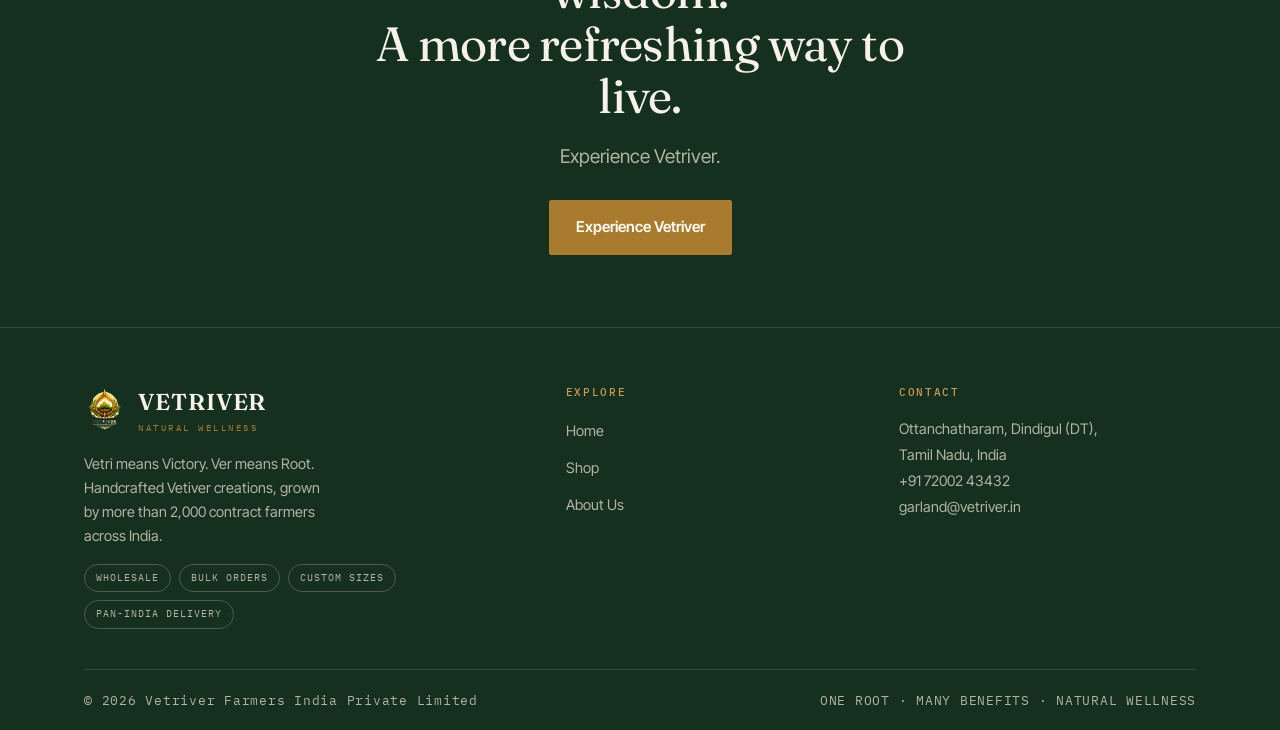
==== commit cc71a793: "Fix layout bugs and polish flagged after client review Several sections were silently missing their " ====
--- a/index.html
+++ b/index.html
@@ -5,13 +5,13 @@
 <meta name="viewport" content="width=device-width, initial-scale=1, viewport-fit=cover">
 <meta name="theme-color" content="#F7F2E8">
 
-<title>Vetriver — The Root That Refreshes Your Home | Vetiver Garlands, Quils &amp; Cushions</title>
-<meta name="description" content="For over 5,000 years, Vetiver has cooled homes, purified water and protected the land. Handcrafted Vetiver garlands, quils and cushions — grown by 2,000+ contract farmers across India, woven by hand.">
+<title>Vetriver: The Root That Refreshes Your Home | Vetiver Garlands, Quils &amp; Cushions</title>
+<meta name="description" content="For over 5,000 years, Vetiver has cooled homes, purified water and protected the land. Handcrafted Vetiver garlands, quils and cushions, grown by 2,000+ contract farmers across India, woven by hand.">
 <link rel="canonical" href="https://vetriver.in/">
 
 <meta property="og:type" content="website">
 <meta property="og:site_name" content="Vetriver">
-<meta property="og:title" content="Vetriver — The Root That Refreshes Your Home">
+<meta property="og:title" content="Vetriver: The Root That Refreshes Your Home">
 <meta property="og:description" content="5,000 years of timeless wisdom. Handcrafted Vetiver garlands, quils and cushions, direct from Dindigul, Tamil Nadu.">
 <meta property="og:image" content="https://vetriver.in/assets/h-garland.jpg">
 <meta property="og:url" content="https://vetriver.in/">
@@ -49,7 +49,7 @@
     {
       "@type": "Product",
       "@id": "https://vetriver.in/#garland",
-      "name": "Vetiver Garland — 1 ft, 2 ft, 3 ft, 5 ft",
+      "name": "Vetiver Garland (1 ft, 2 ft, 3 ft, 5 ft)",
       "image": ["https://vetriver.in/assets/garland-1ft.jpg","https://vetriver.in/assets/garland-2ft.jpg","https://vetriver.in/assets/garland-3ft.jpg"],
       "description": "Elegant handcrafted vetiver root garlands that naturally enhance interiors while celebrating India's rich artisanal heritage.",
       "brand": { "@type": "Brand", "name": "Vetriver" },
@@ -131,7 +131,7 @@
     <div class="hero-img">
       <video id="heroVideo" src="assets/hero.mp4" poster="assets/h-garland.jpg"
              autoplay muted loop playsinline
-             aria-label="Vetriver garland — handwoven vetiver root product video"></video>
+             aria-label="Vetriver garland, handwoven vetiver root product video"></video>
       <button class="mute-btn" id="muteBtn" data-muted="true" aria-label="Unmute video">
         <svg class="icon-off" viewBox="0 0 24 24" fill="none" stroke="currentColor" stroke-width="2" aria-hidden="true">
           <path d="M11 5 6 9H3v6h3l5 4V5Z"/><line x1="23" y1="9" x2="17" y2="15"/><line x1="17" y1="9" x2="23" y2="15"/>
@@ -183,7 +183,7 @@
       <p>
         Long before modern solutions, ancient Siddha traditions recognised Vetiver as one
         of nature's most valuable gifts. For thousands of years, it has been woven into
-        everyday life — not only for its fragrance, but for its ability to create
+        everyday life, not only for its fragrance, but for its ability to create
         healthier, cooler, and more harmonious living spaces.
       </p>
       <div class="figs">
@@ -205,14 +205,14 @@
         <p class="lede" style="margin-top:16px">
           Homes across India were once cooled with Vetiver curtains, woven screens, and
           naturally infused water. As the breeze passed through Vetiver roots, it carried
-          a refreshing aroma and a cooling sensation that made summer more comfortable —
+          a refreshing aroma and a cooling sensation that made summer more comfortable,
           naturally.
         </p>
         <p class="lede" style="margin-top:14px">
           Today, Vetriver brings this timeless wisdom back into modern living.
         </p>
       </div>
-      <div class="frame rv" style="border-radius:3px;overflow:hidden;border:1px solid var(--line)">
+      <div class="frame rv">
         <img src="assets/c-curtain.jpg" loading="lazy"
              alt="Traditional vetiver root curtain used to naturally cool Indian homes">
       </div>
@@ -220,7 +220,7 @@
   </div>
 </section>
 
-<!-- ==================== WHY VETRIVER — ETYMOLOGY ==================== -->
+<!-- ==================== WHY VETRIVER: ETYMOLOGY ==================== -->
 <section id="why" style="background:var(--cream-2);border-block:1px solid var(--line)">
   <div class="wrap" style="max-width:860px">
     <div class="sec-head rv">
@@ -277,7 +277,7 @@
       <h2>Crafted from nature.</h2>
       <p class="lede" style="margin-top:14px">
         Every product celebrates the beauty, fragrance, and timeless character of
-        Vetiver — designed to bring nature into everyday living.
+        Vetiver, designed to bring nature into everyday living.
       </p>
     </div>
 
--- a/assets/styles.css
+++ b/assets/styles.css
@@ -19,7 +19,7 @@
   --body:"Inter Tight",system-ui,sans-serif;
   --mono:"IBM Plex Mono",ui-monospace,monospace;
   --pad: clamp(20px,5vw,80px);
-  --max: 1180px;
+  --max: 1240px;
 }
 *,*::before,*::after{box-sizing:border-box}
 html{scroll-behavior:smooth;scroll-padding-top:92px;-webkit-text-size-adjust:100%;
@@ -59,21 +59,21 @@
   position:sticky;top:0;z-index:60;background:rgba(247,242,232,.9);
   backdrop-filter:blur(12px);border-bottom:1px solid var(--line);
 }
-nav{display:flex;align-items:center;gap:26px;height:72px}
-.brand{display:flex;align-items:center;gap:11px;text-decoration:none;margin-right:auto}
-.brand img{width:36px}
-.brand b{font-family:var(--display);font-size:22px;font-weight:600;letter-spacing:.04em}
+nav{display:flex;align-items:center;gap:34px;height:84px}
+.brand{display:flex;align-items:center;gap:12px;text-decoration:none;margin-right:auto}
+.brand img{width:42px;height:42px;object-fit:contain}
+.brand b{font-family:var(--display);font-size:23px;font-weight:600;letter-spacing:.04em}
 .brand small{
-  display:block;font-family:var(--mono);font-size:8.5px;letter-spacing:.28em;
-  color:var(--gold);text-transform:uppercase;margin-top:-2px;
-}
-.navlinks{display:flex;gap:26px}
+  display:block;font-family:var(--mono);font-size:9px;letter-spacing:.28em;
+  color:var(--gold);text-transform:uppercase;margin-top:-1px;
+}
+.navlinks{display:flex;align-items:center;gap:30px}
 .navlinks a{
-  text-decoration:none;font-size:14.5px;color:var(--ink-soft);
-  padding:6px 0;border-bottom:1px solid transparent;transition:.2s;
+  text-decoration:none;font-size:14px;color:var(--ink-soft);letter-spacing:.01em;
+  padding:8px 0;border-bottom:1px solid transparent;transition:.2s;
 }
 .navlinks a:hover{color:var(--ink);border-color:var(--gold)}
-.navlinks a[aria-current]{color:var(--ink);border-color:var(--gold)}
+.navlinks a[aria-current]{color:var(--ink);border-color:var(--gold);font-weight:600}
 @media(max-width:900px){.navlinks{display:none}}
 
 /* buttons */
@@ -97,7 +97,7 @@
    matters to a trade buyer: 300 tonnes.
 */
 .hero{padding:clamp(48px,6vw,80px) 0 clamp(50px,6vw,80px)}
-.hero .wrap{display:grid;grid-template-columns:1.05fr .95fr;gap:clamp(32px,5vw,64px);align-items:center}
+.hero .wrap{display:grid;grid-template-columns:1fr 1fr;gap:clamp(32px,5vw,64px);align-items:center}
 @media(max-width:920px){.hero .wrap{grid-template-columns:1fr;gap:36px}}
 
 .rating{
@@ -162,6 +162,23 @@
 
 section{padding:clamp(60px,8vw,104px) 0}
 .sec-head{max-width:58ch;margin-bottom:clamp(30px,4vw,48px)}
+
+/* ================= FEATURE GRID (3-up cards: gifts, root-to-home, why-choose) ================= */
+.supply{display:grid;grid-template-columns:repeat(3,1fr);gap:1px;background:var(--line);
+  border:1px solid var(--line);border-radius:3px;overflow:hidden}
+.supply article{background:var(--white);padding:clamp(24px,3vw,34px)}
+.supply .n{font-family:var(--mono);font-size:11px;color:var(--gold);letter-spacing:.16em;
+  text-transform:uppercase;margin-bottom:14px}
+.supply h3{margin-bottom:9px}
+.supply p{color:var(--ink-soft);font-size:15px;margin:0}
+@media(max-width:820px){.supply{grid-template-columns:1fr}}
+
+/* supporting photo beside a text column (heritage/root story sections) */
+.heritage-grid{display:grid;grid-template-columns:1fr .9fr;gap:clamp(34px,5vw,70px);align-items:start}
+@media(max-width:900px){.heritage-grid{grid-template-columns:1fr}}
+.heritage-grid .frame{position:relative;aspect-ratio:4/5;overflow:hidden;border-radius:3px;border:1px solid var(--line)}
+.heritage-grid .frame img{width:100%;height:100%;object-fit:cover;display:block}
+@media(max-width:900px){.heritage-grid .frame{aspect-ratio:16/10}}
 
 /* ================= COLLECTIONS ================= */
 .cols{display:grid;grid-template-columns:repeat(auto-fill,minmax(250px,1fr));gap:clamp(16px,2vw,26px)}
@@ -233,7 +250,12 @@
 .map iframe{width:100%;height:100%;border:0;display:block}
 
 /* ================= FOOTER ================= */
-footer{background:var(--ink);color:rgba(239,231,214,.72);padding:clamp(48px,6vw,72px) 0 0}
+/* a dark closing CTA section (e.g. #final) sits directly above the footer on
+   some pages; a hairline plus tighter top padding keeps the two dark blocks
+   from reading as one big empty gap */
+#final{padding:clamp(48px,6vw,72px) 0}
+footer{background:var(--ink);color:rgba(239,231,214,.72);padding:clamp(40px,5vw,56px) 0 0;
+  border-top:1px solid rgba(239,231,214,.14)}
 .foot{display:grid;grid-template-columns:1.5fr 1fr 1fr;gap:36px;padding-bottom:40px}
 @media(max-width:820px){.foot{grid-template-columns:1fr;gap:28px}}
 footer .brand b{color:var(--cream)}
@@ -319,10 +341,10 @@
 
 /* ================= CART BUTTON ================= */
 .cart-btn{
-  display:flex;align-items:center;gap:8px;cursor:pointer;
+  display:flex;align-items:center;gap:9px;cursor:pointer;
   background:transparent;border:1px solid var(--line);color:var(--ink);
-  font-family:var(--mono);font-size:12px;letter-spacing:.08em;
-  padding:9px 15px;border-radius:2px;transition:.2s;
+  font-family:var(--body);font-size:13px;font-weight:600;letter-spacing:.03em;
+  padding:10px 18px;border-radius:2px;transition:.2s;
 }
 .cart-btn:hover{border-color:var(--gold);background:rgba(169,123,46,.07)}
 .cart-count{
@@ -529,7 +551,7 @@
 @media(max-width:760px){.login-art{display:none}}
 .login-body{padding:clamp(28px,4vw,44px);position:relative;display:flex;flex-direction:column;gap:16px;justify-content:center}
 .login-close{
-  position:absolute;top:14px;right:14px;width:34px;height:34px;border-radius:50%;
+  position:absolute;z-index:2;top:14px;right:14px;width:34px;height:34px;border-radius:50%;
   border:1px solid var(--line);background:var(--white);color:var(--ink-soft);
   cursor:pointer;display:flex;align-items:center;justify-content:center;font-size:18px;line-height:1;transition:.2s;
 }
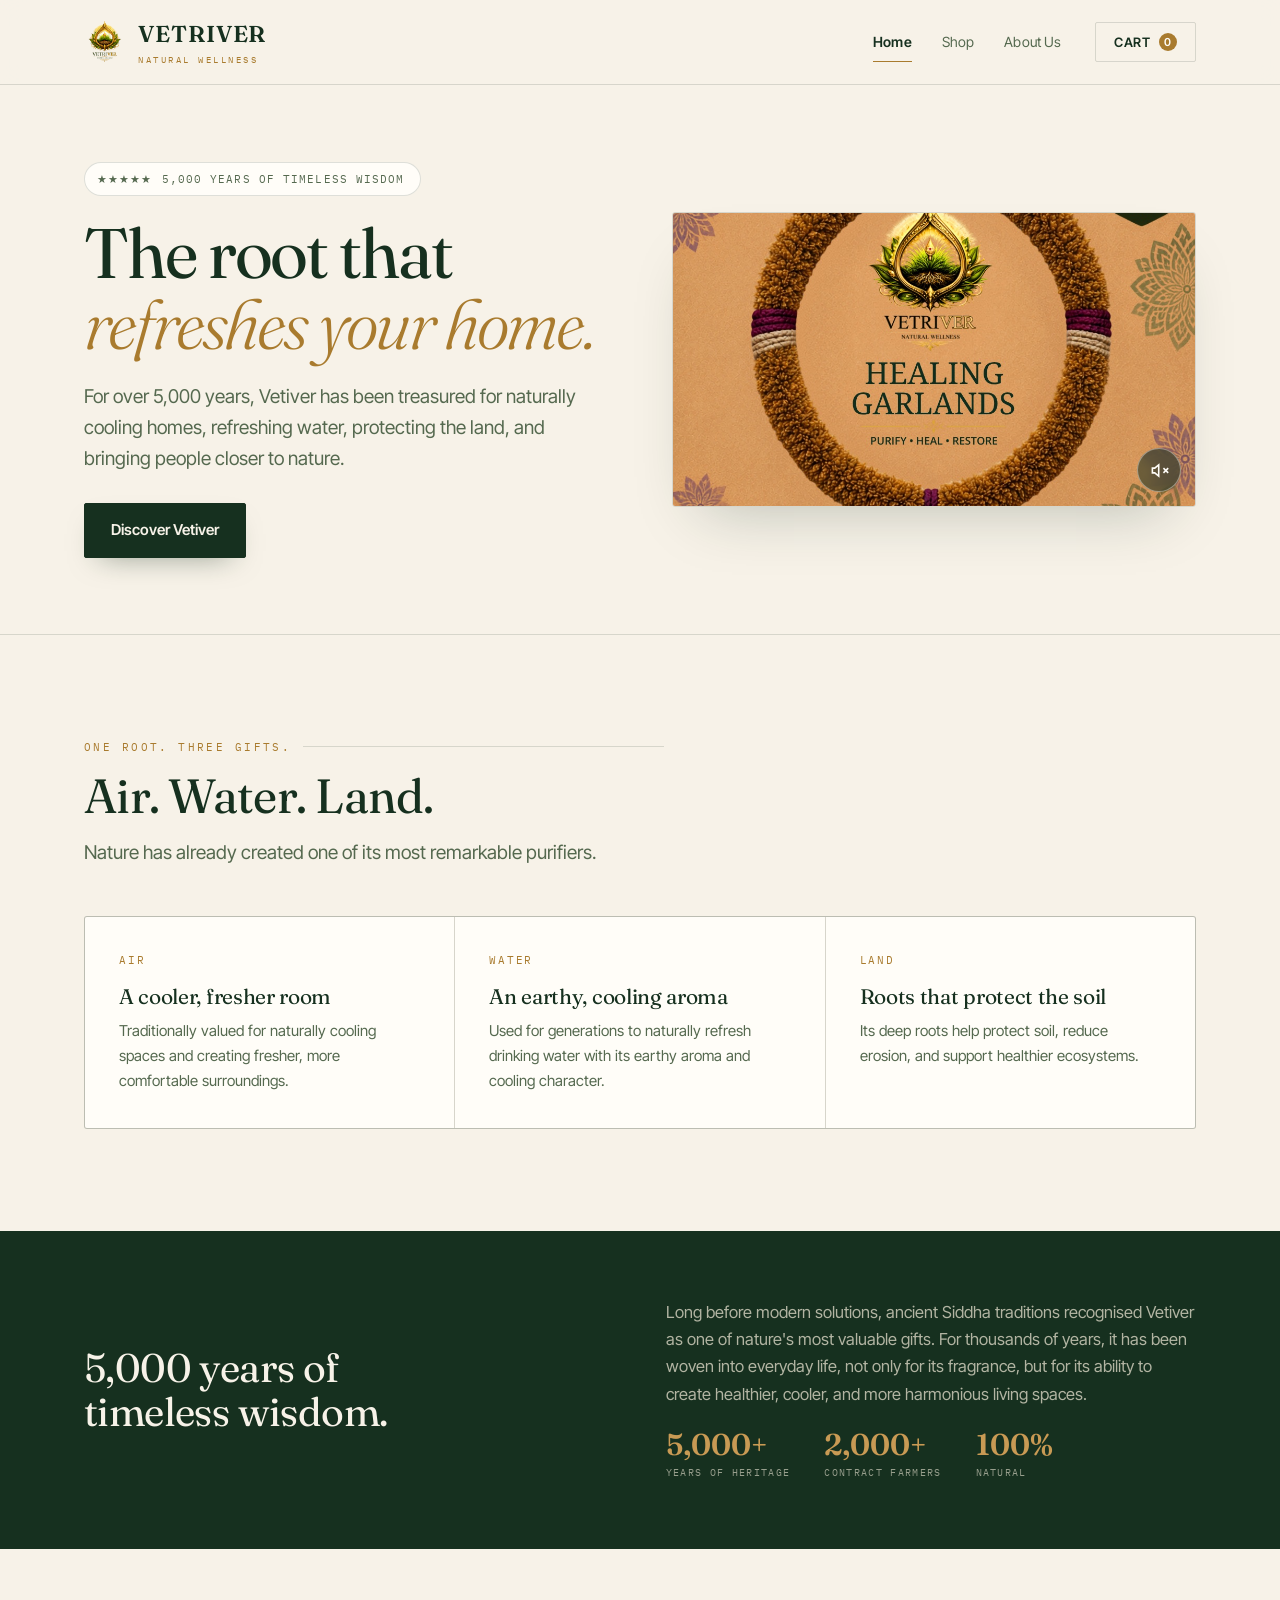
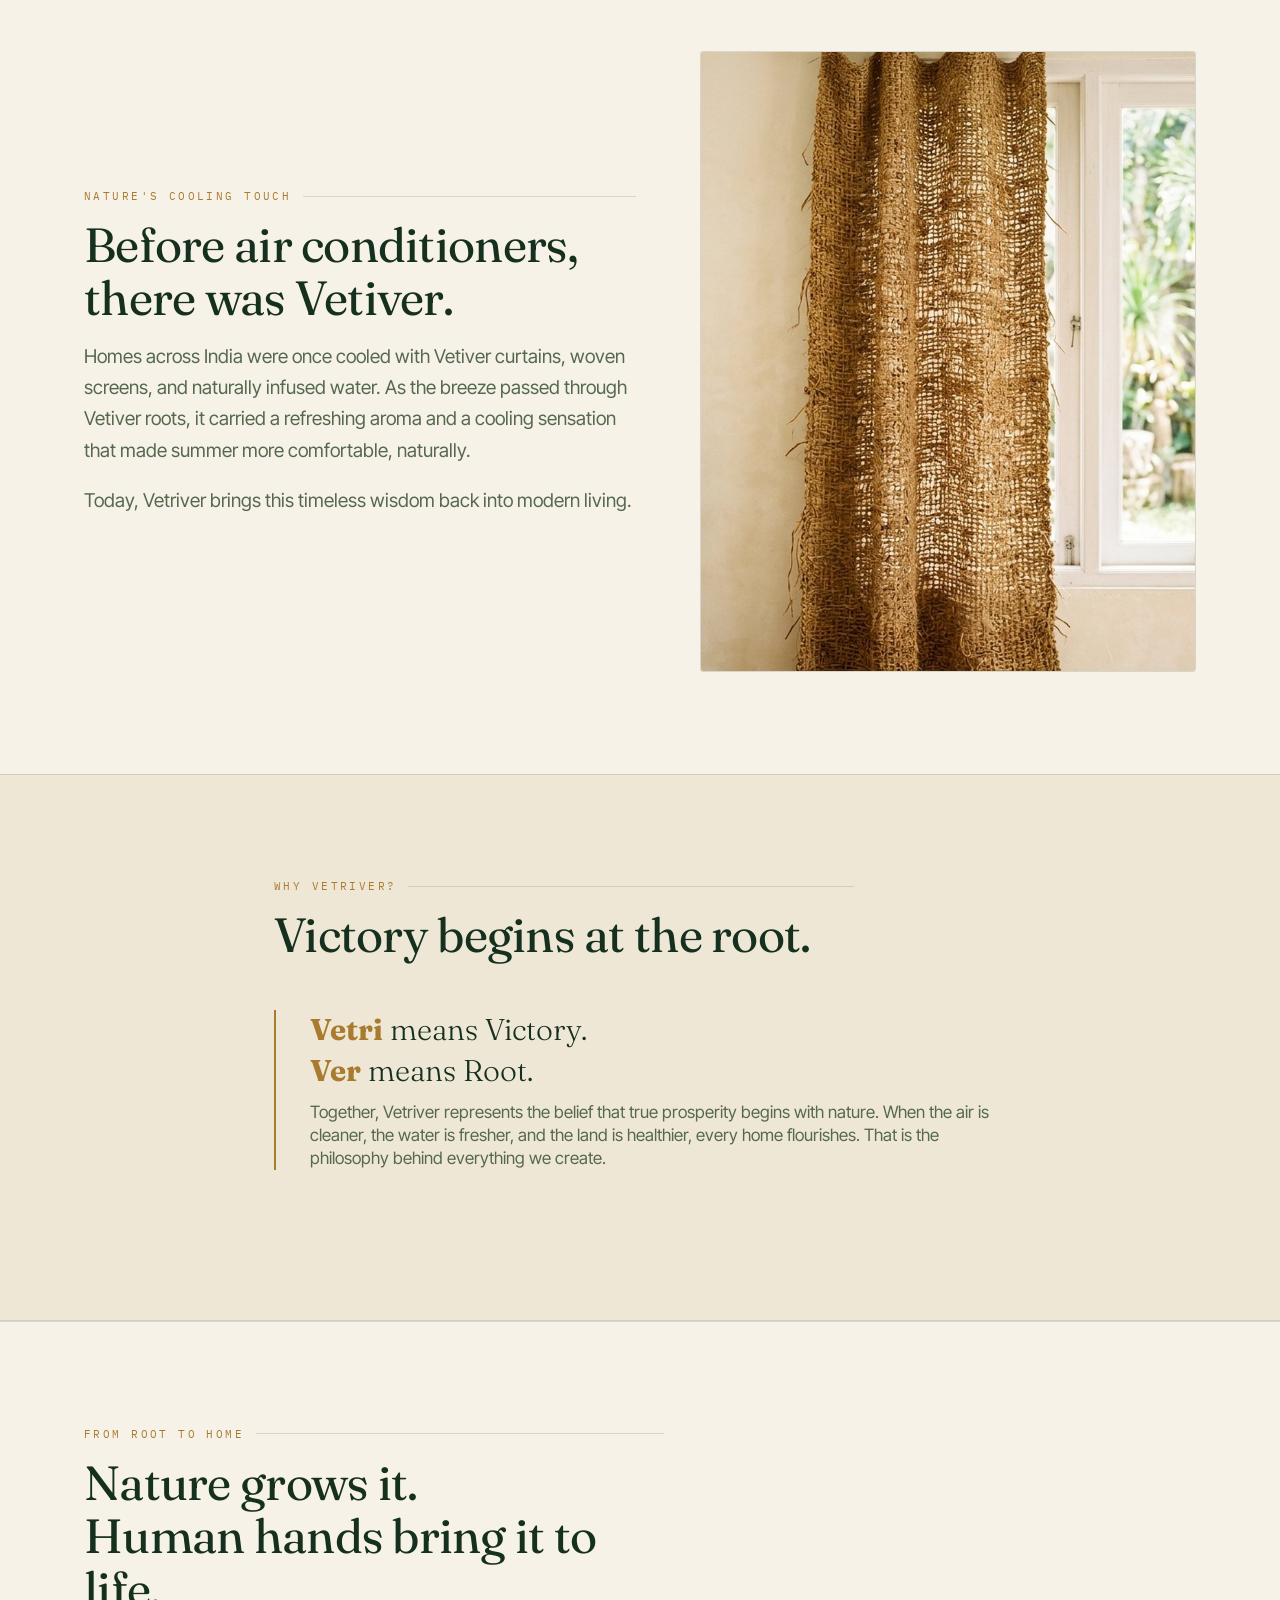
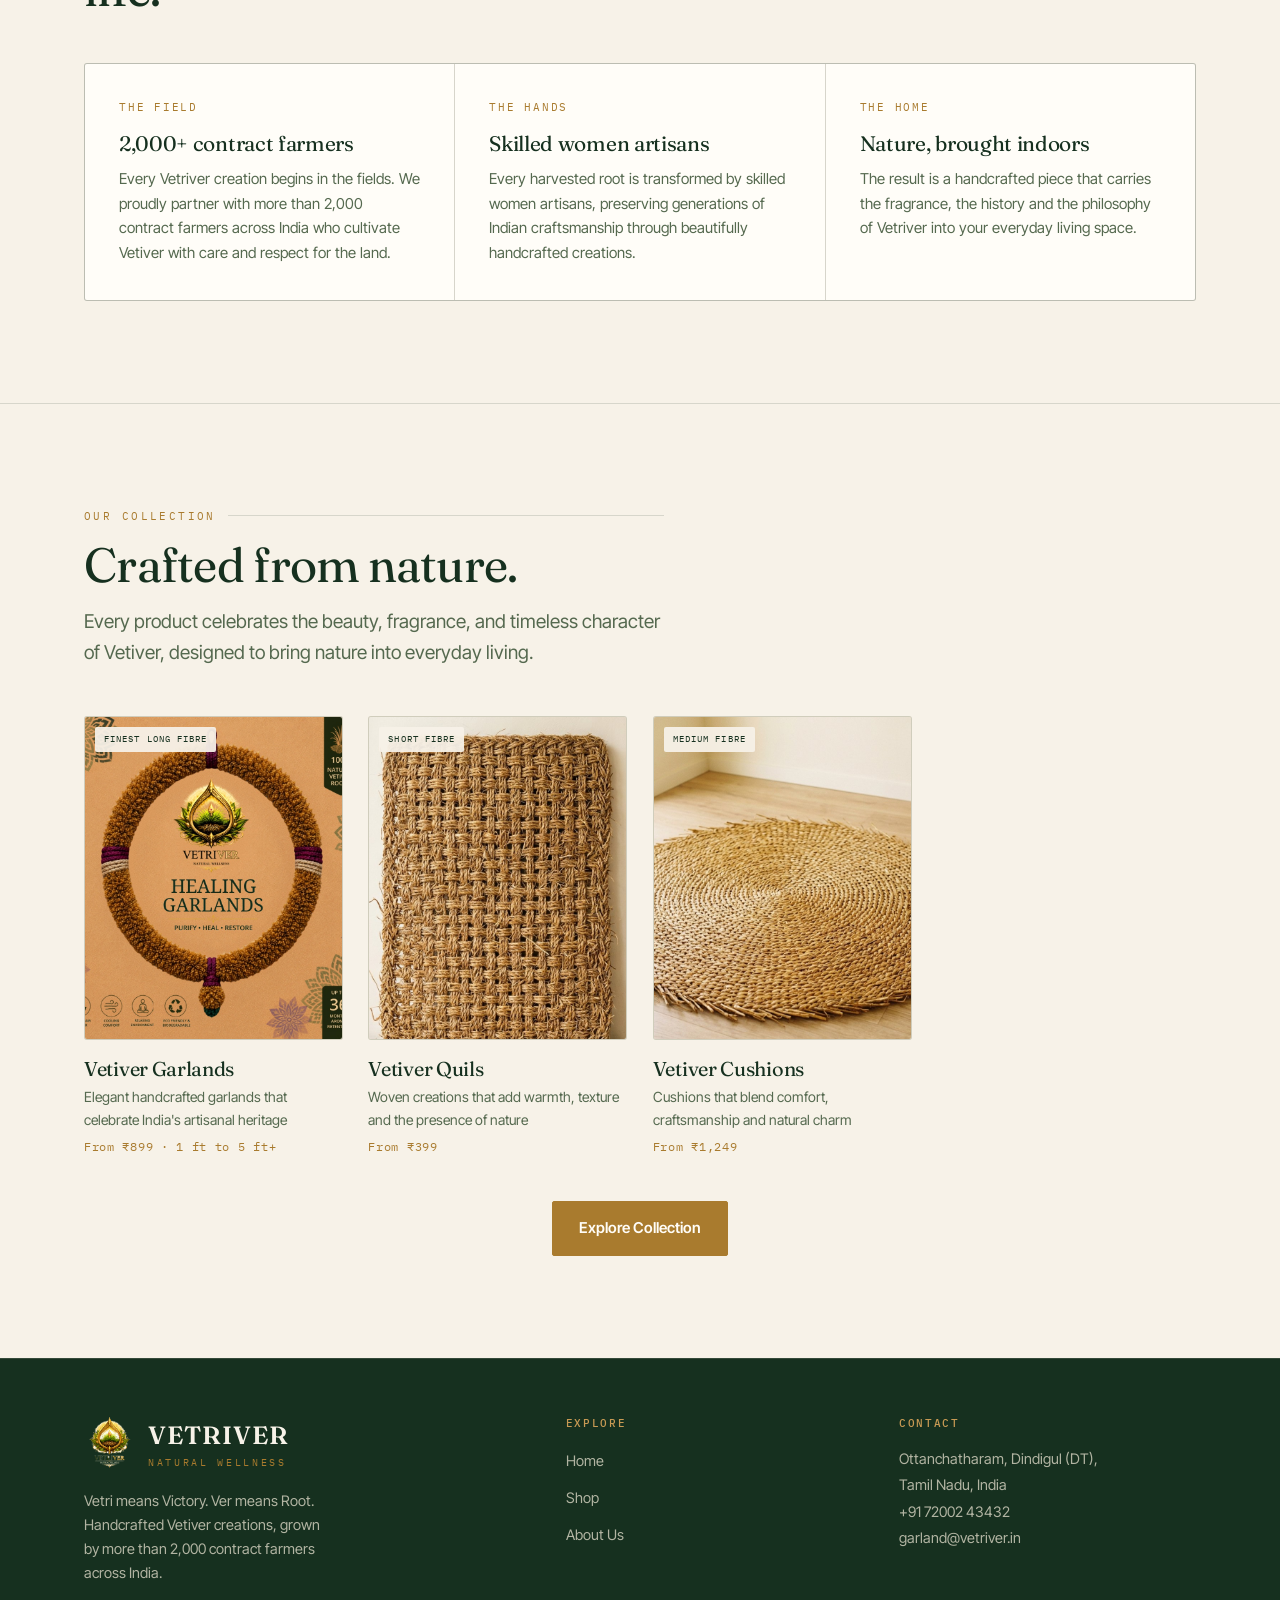
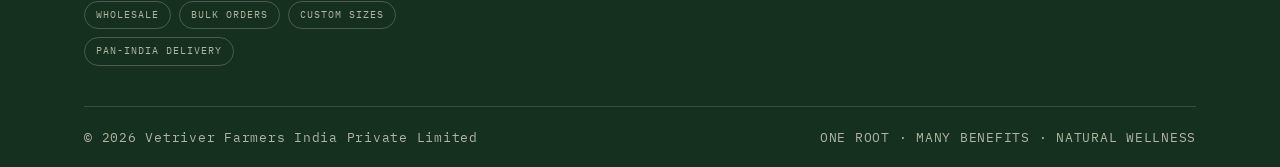
==== commit 0c33d788: "Fix stuck toast overlay, remove redundant closing CTA, improve content separation The cart "toast" n" ====
--- a/index.html
+++ b/index.html
@@ -319,25 +319,13 @@
   </div>
 </section>
 
-<!-- ==================== FINAL: BRING NATURE HOME ==================== -->
-<section id="final" style="background:var(--ink);color:var(--cream);text-align:center">
-  <div class="wrap" style="max-width:680px">
-    <p class="eyebrow" style="color:var(--gold-lit);justify-content:center">Bring nature home</p>
-    <h2 style="color:var(--cream)">A single root.<br>Thousands of years of wisdom.<br>A more refreshing way to live.</h2>
-    <p class="lede" style="color:rgba(239,231,214,.72);margin:18px auto 0">Experience Vetriver.</p>
-    <div class="hero-cta" style="justify-content:center;margin-top:28px">
-      <a class="btn btn-gold" href="shop.html">Experience Vetriver</a>
-    </div>
-  </div>
-</section>
-
 </main>
 
 <footer>
   <div class="wrap">
     <div class="foot">
       <div>
-        <a class="brand" href="index.html" style="margin-bottom:16px">
+        <a class="brand" href="index.html">
           <img src="assets/logo-light.png" alt="" width="38">
           <span><b>VETRIVER</b><small>Natural Wellness</small></span>
         </a>
--- a/assets/styles.css
+++ b/assets/styles.css
@@ -51,8 +51,15 @@
 .lede{font-size:clamp(17px,1.6vw,19px);color:var(--ink-soft);max-width:56ch}
 .eyebrow{
   font-family:var(--mono);font-size:11px;letter-spacing:.22em;text-transform:uppercase;
-  color:var(--gold);margin:0 0 14px;
-}
+  color:var(--gold);margin:0 0 14px;display:flex;align-items:center;gap:12px;
+}
+.eyebrow::after{content:"";flex:1;height:1px;background:var(--line)}
+.eyebrow-center{justify-content:center}
+.eyebrow-center::after{display:none}
+
+/* a hairline between consecutive sections that share the same background,
+   so one content block doesn't blend invisibly into the next */
+main > section + section{border-top:1px solid var(--line)}
 
 /* ================= NAV ================= */
 header{
@@ -174,7 +181,7 @@
 @media(max-width:820px){.supply{grid-template-columns:1fr}}
 
 /* supporting photo beside a text column (heritage/root story sections) */
-.heritage-grid{display:grid;grid-template-columns:1fr .9fr;gap:clamp(34px,5vw,70px);align-items:start}
+.heritage-grid{display:grid;grid-template-columns:1fr .9fr;gap:clamp(34px,5vw,70px);align-items:center}
 @media(max-width:900px){.heritage-grid{grid-template-columns:1fr}}
 .heritage-grid .frame{position:relative;aspect-ratio:4/5;overflow:hidden;border-radius:3px;border:1px solid var(--line)}
 .heritage-grid .frame img{width:100%;height:100%;object-fit:cover;display:block}
@@ -253,12 +260,14 @@
 /* a dark closing CTA section (e.g. #final) sits directly above the footer on
    some pages; a hairline plus tighter top padding keeps the two dark blocks
    from reading as one big empty gap */
-#final{padding:clamp(48px,6vw,72px) 0}
 footer{background:var(--ink);color:rgba(239,231,214,.72);padding:clamp(40px,5vw,56px) 0 0;
   border-top:1px solid rgba(239,231,214,.14)}
 .foot{display:grid;grid-template-columns:1.5fr 1fr 1fr;gap:36px;padding-bottom:40px}
 @media(max-width:820px){.foot{grid-template-columns:1fr;gap:28px}}
-footer .brand b{color:var(--cream)}
+footer .brand{margin-bottom:18px}
+footer .brand img{width:52px;height:52px}
+footer .brand b{color:var(--cream);font-size:25px}
+footer .brand small{font-size:9.5px}
 footer h4{font-family:var(--mono);font-size:10.5px;letter-spacing:.16em;text-transform:uppercase;
   color:var(--gold-lit);margin:0 0 14px;font-weight:500}
 footer ul{list-style:none;padding:0;margin:0;display:grid;gap:9px}
@@ -526,14 +535,21 @@
 .drawer-foot .btn{width:100%;justify-content:center}
 .secure-note{display:flex;align-items:center;justify-content:center;gap:7px;margin-top:13px;font-family:var(--mono);font-size:10.5px;letter-spacing:.08em;color:var(--ink-soft)}
 
-/* toast */
+/* toast — opacity/visibility (not just transform) keep this fully gone at
+   rest; a short empty box translated by a % of its own height can leave a
+   sliver on screen, which is exactly the "box stuck at the bottom" bug */
 .toast{
-  position:fixed;bottom:24px;left:50%;transform:translate(-50%,120%);
+  position:fixed;bottom:24px;left:50%;
+  transform:translate(-50%,12px);opacity:0;visibility:hidden;pointer-events:none;
   background:var(--ink);color:var(--cream);padding:13px 22px;border-radius:2px;
-  font-size:14px;font-weight:600;z-index:100;transition:transform .3s;
+  font-size:14px;font-weight:600;z-index:100;
+  transition:transform .3s,opacity .3s,visibility 0s .3s;
   box-shadow:0 12px 40px -8px rgba(22,48,31,.5);
 }
-.toast.show{transform:translate(-50%,0)}
+.toast.show{
+  transform:translate(-50%,0);opacity:1;visibility:visible;pointer-events:auto;
+  transition:transform .3s,opacity .3s;
+}
 
 /* ================= LOGIN GATE (shop buy-flow) ================= */
 .login-modal{
